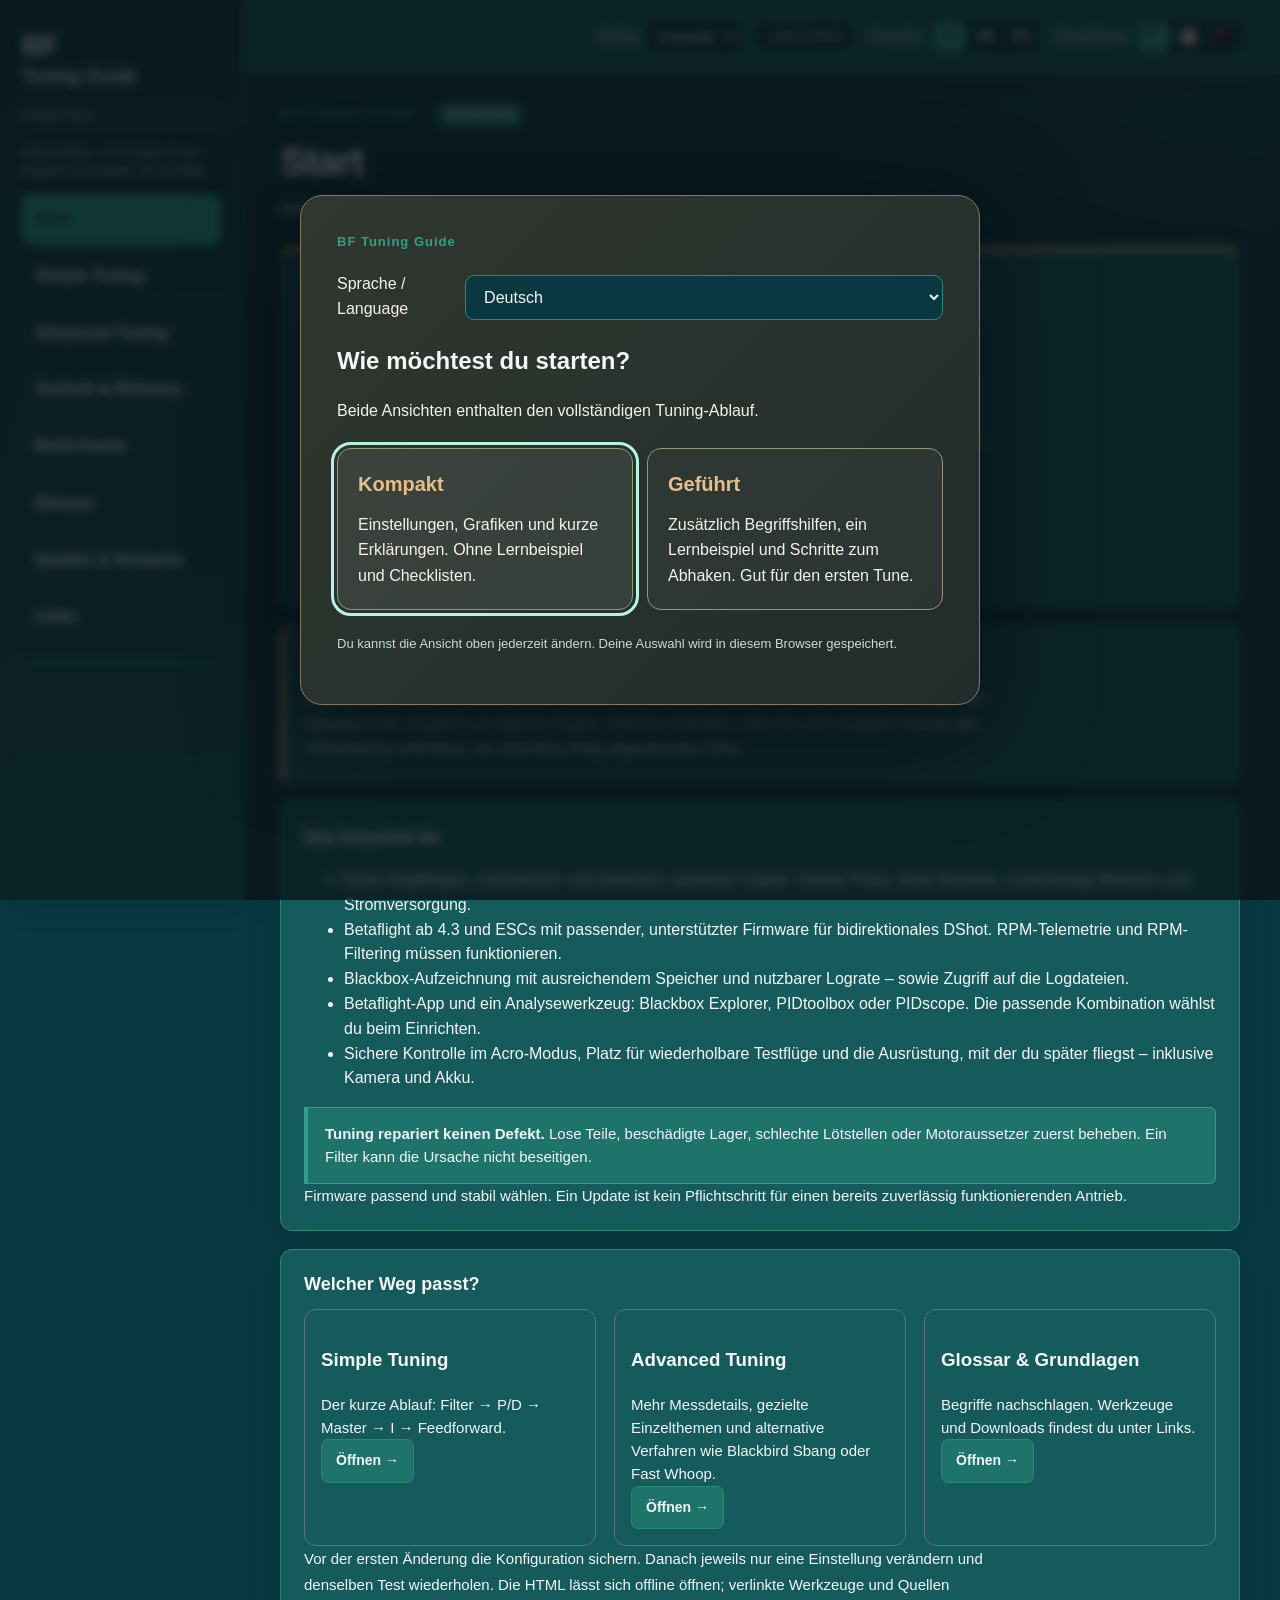
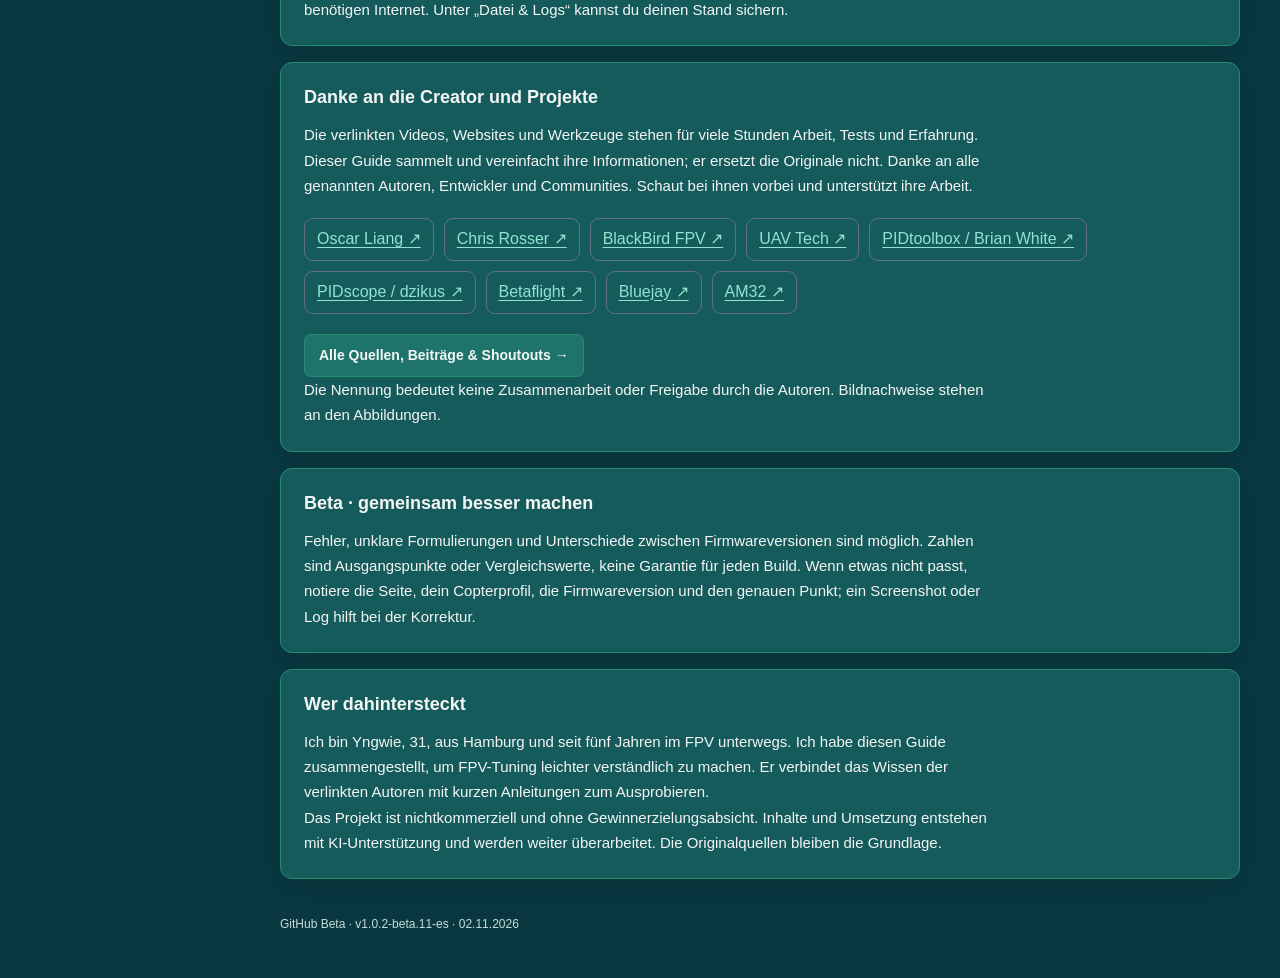
==== guide/index.html @ 712d9ca7 "Sprache und Farben in den Programmen nebeneinander statt aufklappend Im Rahmen der Übersichtsseite w" ====
<!DOCTYPE html>

<html data-theme="ocean" lang="de"><head><meta charset="utf-8"><meta content="width=device-width,initial-scale=1" name="viewport"><title>BF Tuning Guide</title><meta content="Erweiterbarer, offline nutzbarer Betaflight Tuning Guide mit Filterflug, Blackbox-Analyse, Checklisten ." name="description"><link href="data:image/svg+xml,%3Csvg xmlns='http://www.w3.org/2000/svg' viewBox='0 0 32 32'%3E%3Crect width='32' height='32' rx='7' fill='%23093840'/%3E%3Cpath d='M4 19h6l3-10 6 17 3-12h6' fill='none' stroke='%232ca387' stroke-width='3'/%3E%3C/svg%3E" rel="icon" type="image/svg+xml"><style>:root{--nav:#111c2e;--ink:#152238;--muted:#59697d;--bg:#f1f4f8;--line:#dce3ec;--accent:#d2fa69;--blue:#245bdd;--white:#fff;font-family:Inter,Segoe UI,Arial,sans-serif;color:var(--ink);font-size:16px;line-height:1.55}*{box-sizing:border-box}body{margin:0;background:var(--bg)}button,input,select,textarea{font:inherit}button,a,select,input,textarea{-webkit-tap-highlight-color:transparent}button{cursor:pointer}a{color:var(--blue);text-underline-offset:3px}button:focus-visible,a:focus-visible,select:focus-visible,input:focus-visible,textarea:focus-visible,summary:focus-visible{outline:3px solid #3f7df1;outline-offset:3px}.shell{display:grid;grid-template-columns:244px 1fr;min-height:100vh}.sidebar{background:var(--nav);color:#e9f0fc;padding:30px 22px;position:sticky;top:0;height:100vh;overflow:auto;display:flex;flex-direction:column}.brand{display:flex;align-items:center;gap:12px;margin-bottom:36px;font-weight:800;font-size:20px;letter-spacing:-.6px}.mark{background:var(--accent);color:var(--nav);width:38px;height:38px;display:grid;place-items:center;border-radius:10px;font-family:monospace;font-size:20px}.eyebrow{font-size:12px;letter-spacing:1.8px;font-weight:700;text-transform:uppercase;color:var(--muted)}.sidebar .eyebrow{color:#9cacc3;margin-bottom:12px}.nav{display:grid;gap:6px}.nav button{border:0;border-radius:8px;background:transparent;color:#b9c6da;text-align:left;padding:13px 10px;display:flex;gap:11px;align-items:center;font-size:14px}.nav button:hover{background:#202e43;color:white}.nav button.active{background:var(--accent);color:#172318;font-weight:700}.num{font-family:monospace;opacity:.75;font-size:13px}.nav .tick{margin-left:auto}.sidefoot{margin-top:auto;padding-top:28px;font-size:13px;color:#aab9ce}.sidefoot strong{color:#fff}.progress-track{height:4px;background:#354255;border-radius:5px;margin:12px 0}.progress-fill{height:100%;background:var(--accent);border-radius:5px;transition:width .2s}main{min-width:0}.topbar{display:flex;justify-content:space-between;align-items:center;padding:18px 36px;border-bottom:1px solid var(--line);background:white;gap:15px}.topbar span{font-size:14px;color:var(--muted)}.pill{border:1px solid var(--line);border-radius:30px;padding:5px 12px;font-size:12px!important;white-space:nowrap}.page{max-width:1420px;margin:0 auto;padding:28px 36px 44px}.setupbar{display:grid;grid-template-columns:repeat(4,minmax(0,1fr));gap:15px;margin-bottom:28px}label.caption{display:block;font-size:12px;text-transform:uppercase;letter-spacing:1px;font-weight:700;color:var(--muted);margin-bottom:6px}select,input[type=text]{width:100%;background:#fff;border:1px solid #cbd5e2;padding:10px 11px;border-radius:7px;color:var(--ink);min-height:45px}.content-grid{display:grid;grid-template-columns:minmax(0,1fr) 280px;gap:26px}.chapterhead{margin-bottom:23px}.chapterhead .eyebrow{color:var(--blue)}h1{font-size:clamp(28px,3.1vw,43px);line-height:1.15;letter-spacing:-1.4px;margin:12px 0 15px;max-width:780px}p{margin:0 0 14px}.intro{color:var(--muted);max-width:740px}.status{display:inline-block;font-size:12px;padding:3px 8px;border-radius:4px;background:#e4edf9;color:#234e90;margin-left:8px;letter-spacing:0;text-transform:none}.status.pending{background:#fff0cc;color:#79540b}.signalnote{border-left:3px solid var(--blue);background:#e8eefb;padding:13px 17px;border-radius:0 6px 6px 0;font-size:14px;margin-bottom:20px}.card{background:white;border:1px solid var(--line);border-radius:12px;padding:23px;margin-bottom:18px}.card h2{font-size:18px;margin:0 0 13px;letter-spacing:-.35px}.card p{color:var(--muted);font-size:15px;margin-bottom:0}.block{display:grid;grid-template-columns:36px 1fr;gap:13px;padding:19px 0;border-bottom:1px solid var(--line)}.block:first-child{padding-top:0}.block:last-child{border-bottom:0;padding-bottom:0}.stepicon{height:30px;width:30px;background:#edf2fa;color:var(--blue);border-radius:8px;display:grid;place-items:center;font:600 14px monospace}.block h2{font-size:17px;margin-bottom:6px}.aside .card{padding:20px}.checklist{display:grid;gap:13px}.checkrow{display:flex;align-items:flex-start;gap:10px;font-size:14px;cursor:pointer}.checkrow input{margin:4px 0 0;width:17px;height:17px;accent-color:#285be0;flex-shrink:0}.checkrow:has(input:checked) span{color:#6b7b90;text-decoration:line-through}.small{font-size:13px;color:var(--muted)}.aside h2{font-size:16px}.notes{width:100%;min-height:170px;resize:vertical;border:1px solid #ccd6e3;border-radius:7px;padding:11px;font-size:14px;color:var(--ink);background:#fbfcfe;line-height:1.6}.button{display:inline-flex;align-items:center;justify-content:center;gap:8px;border-radius:7px;border:1px solid #cbd5e2;padding:10px 14px;font-size:14px;font-weight:600;background:white;color:var(--ink);text-decoration:none;min-height:43px}.button:hover{background:#edf2f9}.button.primary{background:var(--nav);color:white;border-color:var(--nav)}.button.lime{background:var(--accent);border-color:var(--accent)}.button.full{width:100%}.actions{display:flex;gap:9px;flex-wrap:wrap}.nextrow{display:flex;justify-content:space-between;gap:12px;border-top:1px solid var(--line);padding-top:22px;margin-top:26px}.nextnote{font-size:14px;color:var(--muted);padding:3px 0 16px}.downloadmeta{margin:10px 0 0;font-size:12px;color:var(--muted)}.schematic{background:#142237;border-radius:10px;padding:18px 20px;color:#e5edf8;margin-bottom:18px}.schematic svg{width:100%;height:auto;display:block}.schematic .small{color:#aebdd3}.schemahead{display:flex;justify-content:space-between;gap:15px;font-size:14px;font-weight:600}.schemahead small{font-size:12px;font-weight:400;color:#b4c4dc}.legend{display:flex;gap:20px;flex-wrap:wrap;font-size:12px;color:#c5d1e3;margin-top:7px}.legend i{display:inline-block;width:15px;height:3px;background:var(--accent);vertical-align:middle;margin-right:6px}.legend i.blue{background:#65aaff}.sources summary{cursor:pointer;font-weight:600;font-size:14px}.sources a{display:block;font-size:14px;margin-top:13px}.sources small{display:block;color:var(--muted)}.utility{padding-top:12px;display:flex;gap:8px}.utility button{background:none;border:0;color:var(--blue);font-size:13px;padding:4px 0;text-decoration:underline}.toast{position:fixed;bottom:22px;left:50%;transform:translateX(-50%);background:var(--nav);color:white;padding:12px 20px;border-radius:9px;box-shadow:0 8px 35px #0003;z-index:10;max-width:90%;font-size:14px}.toast[hidden]{display:none}.empty{border:1px dashed #c3cddd;border-radius:8px;padding:15px;font-size:14px;color:var(--muted)}.footer{margin-top:20px;font-size:12px;color:var(--muted)}.skip{position:absolute;top:-60px;left:10px;z-index:99;background:white;padding:10px}.skip:focus{top:10px}@media(min-width:1600px){.page{padding-top:40px}.content-grid{gap:38px}}@media(max-width:1150px){.content-grid{grid-template-columns:minmax(0,1fr) 240px}.page{padding:25px}.shell{grid-template-columns:215px 1fr}.sidebar{padding:25px 14px}.topbar{padding:18px 25px}.setupbar{grid-template-columns:1fr 1fr}}@media(max-width:900px){.content-grid{grid-template-columns:1fr}.aside{display:grid;grid-template-columns:1fr 1fr;gap:16px}.aside .card{margin:0}.aside .notescard{grid-row:span 2}.sources{grid-column:1/-1}}@media(max-width:660px){.shell{display:block}.sidebar{position:static;height:auto;padding:18px}.brand{margin-bottom:16px}.sidebar>.eyebrow,.sidefoot{display:none}.nav{display:flex;overflow-x:auto;padding-bottom:4px}.nav button{flex-shrink:0;padding:9px;font-size:13px}.topbar{padding:13px 18px}.page{padding:20px 18px}.setupbar{gap:10px;margin-bottom:22px}.content-grid{gap:20px}.aside{display:block}.aside .card{margin-bottom:16px}.card{padding:18px}.chapterhead h1{letter-spacing:-.8px}.schemahead{display:block}.schemahead small{display:block}.nextrow .button{font-size:13px;padding:9px 11px}}@media print{.sidebar,.setupbar,.topbar,.nextrow,.utility,.button{display:none}.shell,.content-grid{display:block}.page{padding:0}.card{break-inside:avoid}.aside{display:block}.notes{border:0}.schematic{print-color-adjust:exact}}
.topcontrols{display:flex;align-items:center;gap:14px;flex-wrap:wrap}
.picker{display:inline-flex;align-items:center;gap:8px;font-size:13px}
.picker-label{color:var(--muted)}
.picker-group{display:inline-flex;gap:3px;padding:3px;border:1px solid var(--line);border-radius:9px;background:var(--field)}
.picker-btn{min-height:28px;min-width:32px;padding:0 7px;border:1px solid transparent;border-radius:6px;background:transparent;color:var(--ink);font:inherit;font-size:12px;font-weight:700;cursor:pointer}
.picker-btn:hover{background:var(--surface-2)}
.picker-btn:focus-visible{outline:2px solid var(--focus);outline-offset:1px}
.picker-btn[aria-pressed="true"]{background:var(--accent);border-color:var(--accent);color:var(--primary-ink)}
.picker-btn--swatch{min-width:32px;display:grid;place-items:center;padding:0 5px}
.picker-swatch{width:18px;height:18px;border-radius:50%;display:block;border:1px solid var(--field-line)}
.picker-swatch--ocean{background:linear-gradient(135deg,#093840 0 40%,#2ca387 40%)}
.picker-swatch--linen{background:linear-gradient(135deg,#c9e0f0 0 40%,#ecbda9 40%)}
.picker-swatch--crimson{background:linear-gradient(135deg,#da2a2a 0 40%,#140a25 40%)}.topcontrols label{display:flex;align-items:center;gap:7px;font-size:13px}.topcontrols select{width:auto;min-height:37px;padding:5px 8px;font-size:14px}.source-entry{padding:14px 0;border-bottom:1px solid var(--line)}.source-entry:last-of-type{border-bottom:0}.source-entry strong{display:block;font-size:14px}.source-entry a{display:block;margin:4px 0 6px;font-size:14px;overflow-wrap:anywhere}.source-entry p{font-size:13px!important;line-height:1.6}.attribution .small{margin-top:13px}.method h2{margin-top:14px}.method .button{margin-top:16px}.tablewrap{overflow:auto}table{width:100%;border-collapse:collapse;font-size:14px;margin:12px 0 16px}th,td{text-align:left;padding:12px;border-bottom:1px solid var(--line);vertical-align:top}th{font-size:12px;text-transform:uppercase;letter-spacing:.7px;color:var(--muted)}[data-theme=dark]{color-scheme:dark;--ink:#e5edf8;--muted:#a9bad0;--bg:#0c1421;--line:#2b3b51;--white:#162338;--blue:#8ab6ff}[data-theme=dark] .card,[data-theme=dark] .topbar,[data-theme=dark] select,[data-theme=dark] input[type=text]{background:var(--white);border-color:var(--line)}[data-theme=dark] .notes{background:#111d30;border-color:#3a4a60}[data-theme=dark] .signalnote,[data-theme=dark] .stepicon{background:#1b3152}[data-theme=dark] .button{background:#20334d;border-color:#3b4f6b;color:var(--ink)}[data-theme=dark] .button:hover{background:#2c4465}[data-theme=dark] .button.lime{background:var(--accent);color:#172318;border-color:var(--accent)}[data-theme=dark] .status{background:#244571;color:#d8e9ff}[data-theme=dark] .status.pending{background:#4d3d15;color:#ffe49b}[data-theme=dark] .empty{border-color:#4d6079}[data-theme=dark] .checkrow:has(input:checked) span{color:#a2b0c3}[data-theme=dark] .button.primary{background:#2d5182}[data-theme=dark] .skip{background:var(--white)}@media(max-width:850px){.topbar{align-items:flex-start;flex-direction:column}.topcontrols{flex-wrap:wrap}.topcontrols label{font-size:12px}}@media(max-width:660px){.topcontrols{gap:9px}.topcontrols .pill{display:none}}
[data-view=ez] .advanced-control{display:none}[data-view=ez] .schematic{display:none}.attribution summary,.reference-image summary{cursor:pointer;font-size:14px;font-weight:600}.reference-image{margin-top:20px;border-top:1px solid var(--line);padding-top:16px}.reference-image figure{margin:16px 0 0}.reference-image img{display:block;width:100%;height:auto;border:1px solid var(--line);border-radius:6px}.reference-image figcaption{font-size:13px;color:var(--muted);margin-top:12px;line-height:1.65}.ez-label{font-size:13px;letter-spacing:1px;font-weight:700;color:var(--blue);margin-bottom:12px}.tablewrap tbody th{font-size:14px;text-transform:none;letter-spacing:0;color:var(--ink);min-width:120px}.tablewrap tbody td{min-width:115px}.tablewrap tbody td:nth-child(2){font-weight:650}.topbar{flex-wrap:wrap}.topcontrols{flex-wrap:wrap}details.card.attribution{padding:18px 23px}
.spectrum-reference{margin:18px 0}.spectrum-reference img{width:100%;height:auto;border-radius:10px}.spectrum-reference figcaption{font-size:12px;line-height:1.6;margin-top:8px}.cli{overflow-x:auto;background:var(--bg);border:1px solid var(--line);border-radius:9px;padding:14px;font-size:13px;line-height:1.7;white-space:pre-wrap;overflow-wrap:anywhere}.card details{margin-top:14px}.card details summary{cursor:pointer;font-weight:600}.card details p{margin-top:12px}
.module-nav{display:grid;gap:6px;margin-bottom:26px;padding-bottom:20px;border-bottom:1px solid #34435b}.module-button{border:1px solid transparent;border-radius:9px;padding:12px;text-align:left;background:transparent;color:#dce5f4;font-weight:600}.module-button:hover{background:#202e43}.module-button.active{background:#293b53;border-color:#8fa7c5;color:#fff}.term-link{display:inline;padding:0;border:0;border-bottom:1px dotted currentColor;border-radius:0;background:transparent;color:var(--blue);font:inherit;line-height:inherit;text-align:inherit}.term-link:hover{border-bottom-style:solid}.glossary-search-label{display:block;font-weight:600;margin-bottom:8px}.glossary-search{width:100%;padding:14px;border:1px solid var(--line);border-radius:10px;background:var(--white);color:var(--ink);margin-bottom:24px}.glossary-sources{font-size:12px;margin-top:14px}#term-dialog{width:min(560px,calc(100% - 32px));max-height:85vh;overflow:auto;border:1px solid var(--line);border-radius:16px;padding:26px;background:var(--white);color:var(--ink);box-shadow:0 20px 90px #0005}#term-dialog::backdrop{background:#07132399}#term-dialog h2{margin-top:10px}#term-close{display:block;margin-left:auto;border:0;border-radius:6px;padding:7px 10px;background:var(--bg);color:var(--ink)}[data-section=reference] .setupbar,[data-section=reference] .aside,[data-section=reference] #nav,[data-section=reference] .tuning-only{display:none}[data-section=reference] .content-grid{grid-template-columns:minmax(0,1fr);max-width:960px}[data-section=reference] .brand{margin-bottom:24px}@media(max-width:900px){.module-nav{grid-template-columns:repeat(3,minmax(0,1fr));gap:4px;margin-bottom:14px;padding-bottom:14px}.module-button{text-align:center;padding:9px 5px;font-size:13px}}
[hidden]{display:none!important}
.cli-output{display:block;width:100%;min-height:320px;resize:vertical;background:var(--bg);color:var(--ink);border:1px solid var(--line);border-radius:10px;padding:16px;font:13px/1.7 ui-monospace,monospace;margin:12px 0}#start-loop{display:block;margin:8px 0 12px;max-width:100%}#start-cli-panel>summary{font-weight:700}#start-cli-panel p{margin-top:12px}

.setupbar{grid-template-columns:repeat(3,minmax(0,1fr))}@media(max-width:1000px){.setupbar{grid-template-columns:repeat(2,minmax(0,1fr))}}@media(max-width:520px){.setupbar{grid-template-columns:1fr}}

.inline-definition{color:var(--muted);font-size:.92em}[data-learning=advanced] .inline-definition{display:none}

#profile-config{display:none}#profile-summary{display:flex;align-items:center;justify-content:space-between;gap:12px;font-size:14px}html[data-section="configure"] #profile-config{display:block}html[data-section="configure"] .content-grid,html[data-section="configure"] #profile-summary,html[data-section="configure"] #nav,html[data-section="configure"] .progress{display:none}html[data-section="reference"] #profile-summary{display:none}#profile-config .setupbar{display:grid;grid-template-columns:repeat(2,minmax(0,1fr));gap:20px}#profile-config label{display:block}#profile-config label>span{display:block;margin-bottom:8px}#profile-config select{width:100%}#profile-availability{margin:16px 0} @media(max-width:660px){#profile-config .setupbar{grid-template-columns:1fr}#profile-summary{align-items:flex-start;flex-direction:column}}

html[data-section="configure"] #nav{display:grid}button:disabled{opacity:.45;cursor:not-allowed}#guide-catalog td{vertical-align:middle}

.module-button.module-child{margin-left:12px;width:calc(100% - 12px);font-size:12px;border-left:2px solid var(--line);border-radius:0 6px 6px 0}#advanced-latency,#advanced-filters{scroll-margin-top:20px}.actions+.signalnote{margin-top:18px}

.workspace-identity{display:grid;gap:3px;min-width:180px;max-width:280px}.workspace-identity input{font-weight:650;min-height:38px;padding:6px 10px}.topbar,.topcontrols{flex-wrap:wrap}.workspace-backup-name{font-weight:700;overflow-wrap:anywhere}
:root{--notice-bg:#e4edff;--notice-ink:#173966;--notice-border:#3969ad}
[data-theme=dark]{--notice-bg:#203d60;--notice-ink:#edf5ff;--notice-border:#97bfff}
[data-theme=sand]{color-scheme:light;--nav:#263f3a;--ink:#293c36;--muted:#596158;--bg:#efe9dd;--line:#cfc4ae;--white:#fffbf2;--blue:#20665f;--accent:#e5c787;--notice-bg:#e0eee6;--notice-ink:#214b3f;--notice-border:#3d7765}
[data-theme=sand] .card,[data-theme=sand] .topbar,[data-theme=sand] select,[data-theme=sand] input[type=text],[data-theme=sand] .notes,[data-theme=sand] .button,[data-theme=sand] .skip{background:var(--white);border-color:var(--line)}
[data-theme=sand] .button:hover{background:#e9e2d2}[data-theme=sand] .button.primary{background:var(--nav);color:#fff}[data-theme=sand] .button.lime{background:var(--accent)}[data-theme=sand] .stepicon{background:#e0eee6}[data-theme=sand] .status{background:#dcebe3;color:#214b3f}
.signalnote,.card p.signalnote,[data-theme=dark] .signalnote,[data-theme=sand] .signalnote{background:var(--notice-bg);color:var(--notice-ink);border:1px solid var(--notice-border);border-left-width:4px;padding:14px 17px}
.signalnote p,.signalnote .small,.card .signalnote p{color:var(--notice-ink)}
#workspace-warning{background:var(--notice-bg);color:var(--notice-ink);border-left:4px solid var(--notice-border);padding:10px}
@media(max-width:660px){.workspace-identity{max-width:none;width:100%}}

.pid-analysis details{margin-top:16px}.pid-analysis summary,.pid-analysis-photo summary{cursor:pointer;font-weight:650}.pid-analysis-step{margin-top:22px;padding-top:18px;border-top:1px solid var(--line)}.pid-analysis-step h3{font-size:17px;margin:0 0 12px}.pid-analysis li,.pid-analysis-step li{margin-bottom:10px}.pid-analysis-photo{margin:16px 0}.pid-analysis-photo figure{margin:14px 0}.pid-analysis-photo img{width:100%;height:auto;display:block;background:#f2f2f2;border-radius:8px}.pid-analysis-photo figcaption{font-size:12px;color:var(--muted);margin-top:9px}.pid-analysis-photo .signalnote{margin-top:12px}.analysis-sources{margin-top:18px!important}



.bbe-icon{width:24px;height:24px;vertical-align:middle;margin-right:7px}.stick-motion svg{width:100%;height:auto}.stick-motion figure{margin:15px 0}.stick-motion figcaption{font-size:13px;color:var(--muted)}.motor-direction-picture{margin:16px 0}.motor-direction-picture .schematic{max-width:330px;margin-top:12px}.term-link{white-space:normal!important}@media(prefers-reduced-motion:reduce){.stick-motion animateTransform{display:none}}
.motor-direction-diagram{display:block;max-width:340px;margin:16px auto;background:#152238;color:#f2f6fc;border-radius:12px;padding:14px}.motor-direction-diagram svg{display:block;width:100%;height:auto}

html[data-section="advanced-flow"] #profile-summary,html[data-section="advanced-flow"] .aside,html[data-section="advanced-flow"] .tuning-only{display:none}html[data-section="advanced-flow"] #nav{display:grid}html[data-section="advanced-flow"] .content-grid{grid-template-columns:minmax(0,1fr);max-width:960px}

html[data-section="build-flow"] #profile-summary,html[data-section="build-flow"] .aside,html[data-section="build-flow"] .tuning-only{display:none}html[data-section="build-flow"] #nav{display:grid}html[data-section="build-flow"] .content-grid{grid-template-columns:minmax(0,1fr);max-width:960px}.build-check{display:flex;gap:12px;align-items:flex-start;margin:14px 0}.build-check input{margin-top:5px;flex-shrink:0}.schematic a{color:#c7e2ff}

.alpha-label{display:block;font-size:11px;letter-spacing:.08em;color:var(--muted);margin-top:5px}.optional-grid{display:grid;grid-template-columns:repeat(auto-fit,minmax(190px,1fr));gap:12px;margin:20px 0}.card details summary{cursor:pointer}.pid-analysis-step>details{margin:12px 0}

[data-learning=advanced] .guided-only,[data-learning=advanced] .progress-track,[data-learning=advanced] #progress-text{display:none!important}.workspace-identity{max-width:none;margin-bottom:16px}.notescard>summary{font-weight:650}.topbar{justify-content:flex-end}.topcontrols{width:100%;justify-content:flex-end}.brand{flex-wrap:wrap}.alpha-label{width:100%;padding-left:50px;color:#a9bad1}.optional-grid .button{white-space:normal;text-align:left}.guided-only[hidden]{display:none}

.workspace-identity[hidden]{display:none!important}

.advanced-menu-grid{display:grid;grid-template-columns:repeat(auto-fit,minmax(220px,1fr));gap:18px}.method-choice{padding:18px;border:1px solid var(--line);border-radius:12px;display:flex;flex-direction:column;gap:12px}.method-choice p{flex:1}.method-choice h3{margin:0}
/* Workflow tables are read directly, without nested disclosure panels. */
.table-section{margin:22px 0}.table-section>h3{margin-top:0}.table-section .card{box-shadow:none;border:0;border-radius:0;padding:14px 0;margin:0;border-top:1px solid var(--line)}.table-section .table-section{border:0;box-shadow:none;padding:0}.fast-offer{padding:18px 0;margin:12px 0 22px;border-block:1px solid var(--line)}
[data-theme=sand]{--nav:#49382b;--ink:#33251a;--muted:#67503b;--bg:#c9ad80;--line:#ac8b5a;--white:#e8d2aa;--blue:#714315;--accent:#e5a650;--notice-bg:#f6deb0;--notice-ink:#3d2b11;--notice-border:#876022}
[data-theme=sand] .topbar{background:#d8bd91}[data-theme=sand] .module-button.active{background:#755839;border-color:#e6c792}[data-theme=sand] .button:hover{background:#dbc093}
.fast-reference51{margin:18px 0}.fast-reference51 img{display:block;max-height:65vh;object-fit:contain}.fast-reference51 figcaption{margin-top:12px;font-size:13px;color:var(--muted)}
.source-grid51{display:grid;grid-template-columns:repeat(auto-fit,minmax(min(100%,340px),1fr));gap:20px;margin:24px 0}.source-banner51{background:var(--white);border:1px solid var(--line);border-radius:16px;padding:22px}.source-banner51 header{display:flex;align-items:center;gap:18px;margin-bottom:20px}.source-banner51 h2{margin:0;font-size:23px}.source-banner51 h2 a{text-decoration:none}.source-banner51 header p{margin:5px 0 0}.source-monogram51{display:grid;place-items:center;min-width:64px;height:64px;border-radius:14px;background:var(--nav);color:var(--accent);font-weight:800;font-size:22px}.source-banner51 summary{cursor:pointer;font-weight:650}.build-visual51{margin:20px 0}.build-visual51 figcaption{font-size:14px;margin-top:12px}.build-photo51 figure{margin:0}.photo-links51{display:grid;gap:12px}.photo-links51 a{padding:14px;border:1px solid var(--line);border-radius:9px}.reading-pair51{display:block}
main,.page,.content-grid,#chapter,.card{min-width:0}img,svg{max-width:100%}figcaption{overflow-wrap:anywhere}
@media(min-width:1380px){.page{max-width:1900px}.content-grid{max-width:none;grid-template-columns:minmax(0,1fr) 230px;gap:26px}html[data-section="advanced-flow"] .content-grid,html[data-section="build-flow"] .content-grid,html[data-section="reference"] .content-grid{max-width:none}.reading-pair51{display:grid;grid-template-columns:repeat(2,minmax(0,1fr));gap:24px;align-items:start}.reading-pair51>.card{margin-top:0}html[data-section="build-flow"] #chapter .build-visual51,html[data-section="build-flow"] #chapter>.schematic{max-width:1000px}.build-photo51 img{max-height:550px;object-fit:contain}}
@media(max-width:660px){.topcontrols{gap:9px}.topcontrols>.pill{display:none}.source-grid51{grid-template-columns:1fr}.source-banner51{padding:17px}.source-banner51 h2{font-size:20px}.source-monogram51{min-width:50px;height:50px}.reading-pair51{display:block}.tablewrap{max-width:100%;overflow-x:auto;-webkit-overflow-scrolling:touch}.tablewrap table{min-width:430px}.fast-reference51 img{max-height:none}.build-visual51{padding:10px}.build-visual51 svg{min-height:155px}}

/* Build cards: stable widths, diagrams separate from text pairs. */
html[data-section="build-flow"] #chapter{min-width:0}
html[data-section="build-flow"] #chapter .card{min-width:0;box-sizing:border-box;overflow-wrap:anywhere}
html[data-section="build-flow"] .reading-pair51{align-items:stretch}
html[data-section="build-flow"] .reading-pair51>.card{margin-bottom:24px}
html[data-section="build-flow"] figure{max-width:100%;margin-left:0;margin-right:0}
html[data-section="build-flow"] img,html[data-section="build-flow"] svg{max-width:100%}
@media(max-width:660px){html[data-section="build-flow"] .card{padding:16px}html[data-section="build-flow"] .nextrow{display:flex;flex-wrap:wrap;gap:12px}html[data-section="build-flow"] .nextrow>.button{flex:1 1 180px}}

.project-credit54{display:flex;align-items:center;gap:20px;padding:22px 0;margin-top:20px;border-top:1px solid var(--line)}.project-credit54 img{width:135px;height:auto}.project-credit54 p{margin:0;font-size:14px}.logo-light54{display:none}html[data-theme="light"] .logo-light54,html[data-theme="sand"] .logo-light54{display:block}html[data-theme="light"] .logo-dark54,html[data-theme="sand"] .logo-dark54{display:none}.brand{flex-wrap:wrap;font-size:18px}.image-zoom54{display:block;margin:12px 0;font-size:13px}#image-viewer54{width:min(1400px,94vw);max-width:94vw;max-height:92vh;padding:18px;background:var(--white);color:var(--ink);border:1px solid var(--line);border-radius:14px}#image-viewer54::backdrop{background:#000b}.close-image54{position:sticky;top:0;z-index:1;margin-bottom:14px}.image-scroll54{overflow:auto;max-height:72vh}.image-scroll54 img{display:block;max-width:none;width:auto;height:auto}#image-viewer54 p{font-size:13px}.firmware-references54 a{overflow-wrap:anywhere}@media(max-width:660px){.project-credit54{gap:12px}.project-credit54 img{width:105px}}

.image-pair56{display:block;margin:20px 0}.image-pair56>figure{margin:0 0 24px;min-width:0}.image-pair56 img{display:block;width:100%;height:auto;object-fit:contain}.image-pair56 figcaption{font-size:13px;margin-top:12px;overflow-wrap:anywhere}.image-pair56 .image-zoom54{display:none}.image-pair56>.card{min-width:0}
@media(min-width:1380px){.image-pair56{display:grid;grid-template-columns:repeat(2,minmax(0,1fr));gap:24px;align-items:start}.image-pair56>.card{margin-top:0}.image-pair56 .image-zoom54{display:block}}

.brand-title64{display:block;line-height:1.15;font-size:28px;font-weight:800;letter-spacing:-.6px}.brand-title64>span{display:block;font-size:18px;font-weight:650;letter-spacing:0;margin-top:4px}.brand .alpha-label{padding-left:0;margin-top:8px}.project-credit54 h2{margin:0 0 5px;font-size:20px}

.sidebar{z-index:2;isolation:isolate}main{position:relative;z-index:1}.content-grid>*{min-width:0}#chapter{overflow-wrap:anywhere}#chapter pre{max-width:100%;overflow-x:auto}

.software-figure{margin:18px 0}.software-figure svg{display:block;width:100%;height:auto}.software-figure figcaption{font-size:13px;color:var(--muted);margin-top:10px}.software-route{font-size:14px}.bbe-pid-step li{margin-bottom:12px}

.software-traces{display:grid;grid-template-columns:repeat(3,minmax(0,1fr));gap:8px}@media(max-width:900px){.software-traces{grid-template-columns:1fr}.software-traces svg{max-width:420px;margin:auto}}

.filter-picture-grid69{display:grid;grid-template-columns:repeat(2,minmax(0,1fr));gap:22px}.filter-picture-grid69 figure{margin:0;min-width:0}.filter-picture-grid69 svg{width:100%;height:auto;display:block}.filter-picture-grid69 figcaption{margin:10px 0 16px;font-size:14px;color:var(--muted)}@media(max-width:1100px){.filter-picture-grid69{grid-template-columns:1fr}}

.filter-picture-grid69 img{display:block;width:100%;height:auto;object-fit:contain}.filter-picture-grid69 p{margin-bottom:12px}

.analysis-picker72{display:block;max-width:460px;margin:12px 0 20px}.analysis-picker72>span{display:block;font-size:13px;margin-bottom:5px}
/* Readable field use and responsive data cards. */
.field-steps73{padding-left:1.4rem}.field-steps73 li{margin:.75rem 0;line-height:1.65}.field-sources73{line-height:1.9}.field-sources73 a{display:inline-block;margin-right:.55rem}.trouble-grid73{display:grid;grid-template-columns:repeat(auto-fit,minmax(min(100%,320px),1fr));gap:12px;margin:18px 0}.trouble-item73{border:1px solid var(--line);border-radius:10px;padding:14px}.trouble-item73[hidden]{display:none}.trouble-item73 summary{font-weight:650;line-height:1.5}.trouble-item73 p{margin-top:12px}.motor-direction-diagram{max-width:300px}.motor-direction-picture+ol{margin-top:16px}#trouble-search73{width:100%;padding:12px;font:inherit;border:1px solid var(--line);border-radius:8px;color:var(--ink);background:var(--white)}
@media(min-width:1050px){.motor-direction-picture{float:left;width:30%;margin-right:24px}.motor-direction-picture~ol{min-height:300px}.card:has(.motor-direction-picture)::after{content:"";display:block;clear:both}}
@media(max-width:680px){#chapter .tablewrap{overflow:visible}#chapter .mobile-table73,#chapter .mobile-table73 tbody,#chapter .mobile-table73 tr,#chapter .mobile-table73 td{display:block;width:100%;box-sizing:border-box}#chapter .mobile-table73 thead{position:absolute;width:1px;height:1px;overflow:hidden;clip-path:inset(50%)}#chapter .mobile-table73 tr{border:1px solid var(--line);border-radius:10px;margin:12px 0;overflow:hidden}#chapter .mobile-table73 td{font-size:1rem;white-space:normal;min-width:0;padding:12px 14px;border:0;overflow-wrap:anywhere}#chapter .mobile-table73 td+td{border-top:1px solid var(--line)}#chapter .mobile-table73 td::before{content:attr(data-mobile-label);display:block;font-size:.8rem;font-weight:700;margin-bottom:6px;opacity:.85}.nextrow{gap:12px;flex-wrap:wrap}.nextrow .button{flex:1;min-height:44px}.signalnote{line-height:1.6;font-size:1rem}select,input,button{max-width:100%}.field-steps73{padding-left:1.15rem}}

@media(max-width:680px){#chapter .mobile-table73 tbody th{display:block;width:100%;padding:12px 14px;font-size:1rem;color:var(--ink);text-transform:none;letter-spacing:normal}#chapter .mobile-table73 tbody th::before{content:attr(data-mobile-label);display:block;font-size:.8rem;margin-bottom:6px;opacity:.85}}
.filter-pictures69 .filter-picture-grid69{display:grid;grid-template-columns:repeat(2,minmax(0,1fr));gap:20px;align-items:start}.filter-pictures69 .filter-picture-grid69>figure{margin:0}.filter-pictures69 .filter-image-stage74{width:100%;aspect-ratio:16/10;display:flex;align-items:center;justify-content:center;background:#101722;border:1px solid var(--line);border-radius:8px;overflow:hidden}.filter-pictures69 .filter-image-stage74 img{width:100%;height:100%;object-fit:contain;max-height:none}.filter-pictures69 h3{min-height:1.6em}.filter-pictures69 figure>p{font-size:.95rem;line-height:1.5;margin:12px 0}.filter-pictures69 .image-zoom54{display:block}.transfer-grid74,.filter-actions74{display:grid;grid-template-columns:repeat(2,minmax(0,1fr));gap:18px;margin:18px 0}.transfer-grid74>section,.filter-actions74>section{padding:18px;border:1px solid var(--line);border-radius:10px;min-width:0}.bf-field74{background:var(--notice-bg);color:var(--notice-ink);border-left:3px solid var(--notice-border);padding:12px;display:flex;gap:10px;flex-wrap:wrap;align-items:center;justify-content:space-between}.bf-field74 b{font-size:1.1rem;white-space:nowrap}.example-spectrum74{height:115px;display:flex;justify-content:space-around;align-items:end;border-bottom:1px solid var(--line)}.example-spectrum74>div{display:flex;align-items:center;flex-direction:column;font-size:.8rem;gap:3px}.example-spectrum74 i{display:block;width:16px;background:var(--blue);border-radius:4px 4px 0 0}.fixed-peak74{width:100%;height:115px;color:var(--blue)}.sweep74{padding:12px;background:var(--notice-bg);color:var(--notice-ink);border-radius:8px;font-size:1.2rem}.graph-to-field74{margin-top:24px}
@media(max-width:720px){.filter-pictures69 .filter-picture-grid69,.transfer-grid74,.filter-actions74{grid-template-columns:1fr}.filter-pictures69 .image-zoom54{display:none}.filter-pictures69 .filter-image-stage74{aspect-ratio:16/10}}
#chapter{container-type:inline-size}.analysis-side74,.media-and-copy74{display:block}.analysis-side74>.pid-analysis-photo{margin-top:0}.analysis-side74>ol{padding-left:1.2rem}.media-and-copy74>figure{min-width:0;margin:0}.media-copy74 p:first-child{margin-top:0}.zoomable74{cursor:zoom-in}.image-pair56 .image-zoom54,.filter-pictures69 .image-zoom54{display:block!important}.image-zoom54{min-height:44px}.lightbox-tools74{display:flex;gap:8px;flex-wrap:wrap;align-items:center;padding:12px}.lightbox-tools74 [data-media-close]{margin-right:auto}.lightbox-tools74 button{min-width:44px;min-height:44px}#image-viewer54{width:100vw;max-width:100vw;height:100dvh;max-height:100dvh;padding:20px;border:0;border-radius:0;background:transparent;overflow:auto;margin:0}#image-viewer54::backdrop{background:#000d}.lightbox-body74{width:min(1400px,100%);margin:auto;background:var(--white);border:1px solid var(--line);border-radius:12px;padding:0 12px 12px}.image-scroll54{max-height:72dvh;overflow:auto;touch-action:none;overscroll-behavior:contain;cursor:grab}.image-scroll54:active{cursor:grabbing}.image-canvas74{min-width:100%;width:max-content;display:flex;justify-content:center;align-items:flex-start}.image-canvas74>img,.image-canvas74>svg{display:block;flex:none;border:0;border-radius:0;object-fit:contain}.lightbox-caption74{padding:0 8px;font-size:.8rem!important;line-height:1.5;max-height:12dvh;overflow:auto}#image-viewer54 .lightbox-body74>p{margin:10px 0 0}
@container(min-width:800px){.analysis-side74{display:grid;grid-template-columns:minmax(0,1fr) minmax(0,1.15fr);gap:26px;align-items:start}.media-and-copy74{display:grid;grid-template-columns:minmax(0,1.35fr) minmax(0,1fr);gap:24px;align-items:center}.analysis-side74 .pid-analysis-photo figure{margin-top:10px}}
@media(max-width:720px){#image-viewer54{padding:12px}.lightbox-body74{padding:0 8px 8px}.lightbox-tools74{padding:8px 0;gap:5px}.image-scroll54{max-height:70dvh}.lightbox-tools74 .button{padding:8px 10px}}
.motion-grid75{display:grid;grid-template-columns:1fr;gap:20px}.motion-grid75 figure{margin:0;min-width:0}.motion-grid75 svg{width:100%;height:210px;display:block;background:#152238;border-radius:12px}.motion-grid75 h3{font-size:1rem;margin:8px 0 12px}.motion-grid75 figcaption{font-size:.95rem;margin-top:10px}.simple-analysis75 img{width:100%;height:auto;display:block}.simple-analysis75 figure{margin:0}.simple-analysis75 figcaption{font-size:.8rem;margin-top:8px}@container(min-width:650px){.motion-grid75{grid-template-columns:1fr 1.5fr;align-items:start}}
.home-grid77,.home-paths77{display:grid;grid-template-columns:minmax(0,1fr);gap:18px}.home-grid77>.card{margin:0}.home-grid77{margin-bottom:18px}.home-actions77,.home-creators77{display:flex;flex-wrap:wrap;gap:10px;margin:20px 0}.home-creators77 a{padding:8px 12px;border:1px solid var(--border,#627080);border-radius:9px}.home-paths77>div{padding:16px;border:1px solid var(--border,#627080);border-radius:12px}.home-intro77 h2{font-size:clamp(1.7rem,3vw,2.5rem)}@container(min-width:800px){.home-grid77{grid-template-columns:minmax(0,.85fr) minmax(0,1.15fr)}.home-paths77{grid-template-columns:repeat(3,minmax(0,1fr))}}
/* Warm accents distinguish the entry page without recolouring tuning data. */
html[data-theme="dark"]:has(.home-intro77) body{background:radial-gradient(ellipse at 85% 4%,#50383370,transparent 50%),radial-gradient(ellipse at 5% 50%,#243e3770,transparent 55%),#14191d}
html[data-theme="dark"] .home-intro77{background:linear-gradient(120deg,#34392c,#293b39 62%,#403327);border-color:#697151}
.home-intro77{position:relative;overflow:hidden;border-top:4px solid #e6b275!important;padding:clamp(22px,4vw,42px)!important}
.home-intro77 h2{color:inherit;max-width:24ch}.home-intro77>.ez-label{letter-spacing:.09em}.home-learn79{border-top:3px solid #75bca0!important}.home-preset79{border-left:4px solid #e5b77c!important}.learn-number79{display:inline-grid;place-items:center;width:40px;height:40px;border-radius:50%;background:#e4b875;color:#25291e;font-weight:800}.home-learn79 .home-paths77>div:nth-child(2) .learn-number79{background:#92c7b1}.home-learn79 .home-paths77>div:nth-child(3) .learn-number79{background:#c0abd8}.learn-example79{padding:20px;margin-top:22px;border-radius:14px;background:rgba(136,169,134,.12);border:1px solid #80977566}#learn-feedback79{padding:14px;border-left:3px solid #8abea4}.home-creators77 a:hover{background:#bd975522}.home-actions77 .primary{background:#e2b77b;color:#25291e;border-color:#e2b77b}html[data-theme="dark"] .home-requirements78>.card{background:#242b2c}html[data-theme="dark"] .home-preset79{background:#302b25}html[data-theme="dark"] .home-learn79{background:#212d29}.home-learn79 p,.home-preset79 p{max-width:78ch}@media(prefers-reduced-motion:reduce){.home-intro77 *{animation:none!important}}
.mode-choice80{width:min(680px,calc(100vw - 32px));max-height:calc(100dvh - 40px);overflow:auto;box-sizing:border-box;border:1px solid #82785e;border-radius:22px;padding:clamp(22px,4vw,36px);color:#f6f2e9;background:linear-gradient(135deg,#30372e,#222c2b);box-shadow:0 24px 100px #0008}.mode-choice80::backdrop{background:#090e14b8;backdrop-filter:blur(5px)}.mode-options80{display:grid;grid-template-columns:1fr 1fr;gap:14px;margin:24px 0}.mode-options80 button{font:inherit;text-align:left;color:inherit;background:#ffffff08;border:1px solid #92967b;border-radius:14px;padding:20px;cursor:pointer}.mode-options80 button strong{display:block;font-size:1.25rem;color:#e7bf85;margin-bottom:12px}.mode-options80 button span{display:block;line-height:1.6}.mode-options80 button:hover,.mode-options80 button:focus-visible{outline:3px solid #e7bf85;outline-offset:3px;background:#ffffff12}html[data-theme=light] .mode-choice80{background:#fffaf0;color:#24312b}html[data-theme=sand] .mode-choice80{background:#edddbc;color:#302a20}@media(max-width:560px){.mode-options80{grid-template-columns:1fr}.mode-options80 button{padding:16px}}html[data-theme=light] .mode-options80 button strong,html[data-theme=sand] .mode-options80 button strong{color:#77501e}
.mode-language81{display:flex;align-items:center;justify-content:space-between;gap:16px;margin:20px 0}.mode-language81 select{font:inherit;min-width:140px;border-radius:9px;padding:10px 14px;background:#1b2421;color:#fff;border:1px solid #92967b}html[data-theme=light] .mode-language81 select,html[data-theme=sand] .mode-language81 select{background:#fffcf3;color:#24312b}
.sidebar-release82{position:sticky;top:-1px;z-index:3;background:var(--nav);color:#c5d0df;padding:9px 0 12px;font-size:12px;letter-spacing:.02em;flex-shrink:0;display:block!important}.bbe-compare82{margin:20px 0}.bbe-compare82 svg{width:100%;height:auto;display:block}.bbe-compare82 figcaption{font-size:.85rem;color:var(--muted)}@media(max-width:900px){.sidebar-release82{position:static;padding:4px 0 10px}}@media print{.sidebar-release82{display:block!important}}
.filter-schemas84 svg,.ptb-response84 svg{display:block;width:100%;height:auto}.filter-schemas84 figure{margin:0;min-width:0}.filter-schemas84 figcaption,.ptb-response84 figcaption{font-size:.85rem;color:var(--muted)}.filter-schemas84{display:grid;grid-template-columns:minmax(0,1fr);gap:24px}@container(min-width:760px){.filter-schemas84{grid-template-columns:1fr 1fr}}.ptb-response84{margin:20px 0}

/* Version stays above the independently scrolling navigation. */
.sidebar{overflow:hidden}.sidebar>.brand{flex-shrink:0;margin-bottom:12px}.sidebar-release82{position:static;z-index:auto;flex:none;white-space:normal;overflow-wrap:anywhere;padding:8px 0 14px;line-height:1.5}.sidebar-scroll89{flex:1;min-height:0;overflow-y:auto;overflow-x:hidden;padding-bottom:12px}.sidebar-scroll89 .module-button,.sidebar-scroll89 .nav button{min-width:0;overflow-wrap:anywhere}.motor-setup88>.card{box-shadow:none;border:0;padding:0;margin-top:20px}.esc-settings88{margin-top:28px}@media(max-width:900px){.sidebar{overflow:visible}.sidebar-scroll89{overflow:visible;flex:none}.sidebar-release82{padding:4px 0 12px}}

.history90{display:flex;gap:10px;justify-content:space-between;flex-wrap:wrap;margin:0 0 18px}.history90 .button{max-width:100%;white-space:normal;text-align:left}.history90 button:disabled{opacity:.45;cursor:default}

.checklist-next91{display:block;width:100%;min-height:48px;margin-top:16px;white-space:normal;text-align:center}.checklist-next91:disabled{opacity:.5;cursor:default}

/* Reading width, not screen width, determines whether content fits side by side. */
@container (max-width:959px){#chapter :is(.reading-pair51,.image-pair56,.filter-picture-grid69,.filter-pictures69 .filter-picture-grid69,.transfer-grid74,.filter-actions74,.analysis-side74,.media-and-copy74,.motion-grid75,.home-grid77,.home-paths77,.filter-schemas84,.software-traces,.optional-grid,.advanced-menu-grid,.source-grid51,.trouble-grid73){display:grid;grid-template-columns:minmax(0,1fr);gap:18px;align-items:start}#chapter :is(.reading-pair51,.image-pair56,.filter-picture-grid69,.filter-pictures69 .filter-picture-grid69,.transfer-grid74,.filter-actions74,.analysis-side74,.media-and-copy74,.motion-grid75,.home-grid77,.home-paths77,.filter-schemas84,.software-traces,.optional-grid,.advanced-menu-grid,.source-grid51,.trouble-grid73)>*{min-width:0;max-width:100%}}
@media (orientation:portrait), (max-width:900px){
.shell{display:block}.sidebar{position:static;height:auto;padding:16px 18px;overflow:visible}.sidebar-scroll89{overflow:visible;min-height:0}.sidebar>.brand{margin-bottom:6px}.sidebar-release82{position:static;padding:4px 0 10px}.module-nav{grid-template-columns:repeat(auto-fit,minmax(120px,1fr));margin-bottom:12px;padding-bottom:12px}.sidebar .nav{display:flex;overflow-x:auto;gap:6px;padding-bottom:8px;max-width:100%}.sidebar .nav button{flex:0 0 auto;max-width:240px;white-space:normal}.sidebar .sidefoot{display:none}
html .content-grid{display:grid;grid-template-columns:minmax(0,1fr);gap:20px}.aside{display:block;min-width:0}.aside>.card{margin:0 0 18px}.page{padding:20px 16px 32px}.topbar{padding:14px 16px;flex-wrap:wrap}.topcontrols{flex-wrap:wrap;gap:10px}.setupbar,#profile-config .setupbar{grid-template-columns:minmax(0,1fr)}
#chapter :is(.reading-pair51,.image-pair56,.filter-picture-grid69,.filter-pictures69 .filter-picture-grid69,.transfer-grid74,.filter-actions74,.analysis-side74,.media-and-copy74,.motion-grid75,.home-grid77,.home-paths77,.filter-schemas84,.software-traces,.optional-grid,.advanced-menu-grid,.source-grid51,.trouble-grid73){display:grid;grid-template-columns:minmax(0,1fr);gap:18px;align-items:start}#chapter :is(.reading-pair51,.image-pair56,.filter-picture-grid69,.filter-pictures69 .filter-picture-grid69,.transfer-grid74,.filter-actions74,.analysis-side74,.media-and-copy74,.motion-grid75,.home-grid77,.home-paths77,.filter-schemas84,.software-traces,.optional-grid,.advanced-menu-grid,.source-grid51,.trouble-grid73)>*{min-width:0;max-width:100%}
.mode-options80{grid-template-columns:minmax(0,1fr)}.card,.aside .card{padding:16px}.filter-actions74>section,.transfer-grid74>section{padding:15px}.card p,#chapter li{font-size:16px;line-height:1.65}#chapter ol,#chapter ul{padding-left:22px}#chapter figure{margin-left:0;margin-right:0}#chapter img,#chapter svg{max-width:100%}#chapter h3 small{display:block;margin-top:4px}#chapter .button{white-space:normal;max-width:100%}.nextrow{flex-direction:column;align-items:stretch}.nextrow>.button{width:100%}.tablewrap{max-width:100%;overflow-x:auto;-webkit-overflow-scrolling:touch}.tablewrap table{min-width:520px}.tablewrap th,.tablewrap td{white-space:normal;word-break:normal;overflow-wrap:break-word}.history90{gap:8px}.history90 .button{flex:1 1 160px}.project-credit54{flex-wrap:wrap}
}

.field-name93,.field-term93 code{font-family:ui-monospace,SFMono-Regular,Consolas,monospace;font-size:.94em;overflow-wrap:anywhere}.field-name93{background:var(--bg);border-radius:4px;padding:.08em .25em}.field-term93{max-width:100%;text-align:left}.field-term93 code{background:transparent;color:inherit}.term-link{white-space:normal;overflow-wrap:anywhere}

/* Advanced controls and media retain independent layout boxes. */
.advanced-back95{display:flex;align-items:flex-start;margin:0 0 20px}.advanced-profile95>summary{padding:4px 0;font-weight:650}.advanced-profile95[open]>summary{margin-bottom:20px}.advanced-fields95{display:grid;grid-template-columns:repeat(2,minmax(0,1fr));gap:18px;margin:12px 0 22px}.advanced-fields95>label,.advanced-fields95 .analysis-picker72{display:flex;flex-direction:column;gap:8px;min-width:0}.advanced-fields95 select{width:100%;min-width:0}.advanced-fields95>div{min-width:0}.step-help95 details,.step-trouble95{margin:12px 0;padding:12px;border:1px solid var(--line);border-radius:8px}.step-help95 summary,.step-trouble95 summary{cursor:pointer;font-weight:600}.step-help95 p,.step-trouble95 p{margin-top:12px!important}#chapter figure img,#chapter figure svg{display:block;width:100%;height:auto}#chapter .advanced-back95 .button{flex:none;align-self:flex-start;width:auto;min-height:44px;height:auto}html[data-learning=advanced] #chapter p>code,html[data-learning=advanced] #chapter li>code,html[data-learning=advanced] #chapter td>code{font:inherit;color:inherit;background:none;border:0;padding:0}
@media(max-width:900px),(orientation:portrait){.advanced-fields95{grid-template-columns:minmax(0,1fr)}}
.sourceintro{margin-top:12px!important}#workspace-description{margin-bottom:15px}


/* FlowState companion visual system · presentation only
   Keeps the Guide's sidebar workflow, while borrowing the Tuner's dark navy,
   cyan, green and low-contrast grid language. */
html[data-theme=dark]{
  --nav:#07111f;
  --ink:#ecf6ff;
  --muted:#8aa2bd;
  --bg:#07111f;
  --line:#223653;
  --accent:#50e3a4;
  --blue:#37bdf8;
  --white:#0e1b2e;
  --flow-panel:#0e1b2e;
  --flow-panel-2:#111f34;
  --flow-line:#2d4a70;
  --flow-cyan:#23d3d3;
  --flow-amber:#f7b955;
  --flow-shadow:0 18px 60px rgba(0,0,0,.28);
  color-scheme:dark;
}
html[data-theme=dark] body{
  background:
    radial-gradient(1100px 520px at 16% -12%,rgba(18,57,104,.98) 0%,transparent 62%),
    radial-gradient(920px 560px at 100% 0%,rgba(18,53,75,.9) 0%,transparent 58%),
    var(--bg);
}
html[data-theme=dark] body::before{
  content:"";position:fixed;inset:0;pointer-events:none;z-index:0;opacity:.13;
  background-image:linear-gradient(rgba(109,173,232,.075) 1px,transparent 1px),linear-gradient(90deg,rgba(109,173,232,.075) 1px,transparent 1px);
  background-size:28px 28px;mask-image:linear-gradient(#000,transparent 80%);
}
html[data-theme=dark] .shell{position:relative;z-index:1;grid-template-columns:260px minmax(0,1fr)}
html[data-theme=dark] .sidebar{
  background:linear-gradient(165deg,rgba(9,26,46,.97),rgba(5,17,31,.98));
  border-right:1px solid rgba(45,74,112,.8);box-shadow:12px 0 42px rgba(0,0,0,.14);
  padding:28px 19px 24px;
}
html[data-theme=dark] .brand{gap:11px;margin-bottom:32px;color:#f1f8ff}
html[data-theme=dark] .mark{
  background:linear-gradient(145deg,#41c5ff,#4e7aff);color:#03111f;
  border-radius:12px;box-shadow:0 0 28px rgba(55,189,248,.34);
}
html[data-theme=dark] .sidebar .eyebrow{color:#6fa9d2;letter-spacing:.13em}
html[data-theme=dark] .sidebar-release82{color:#8aaed0!important;border-color:rgba(49,91,126,.75)!important;background:rgba(9,24,42,.72)!important}
html[data-theme=dark] .nav{gap:7px}
html[data-theme=dark] .nav button{
  border:1px solid transparent;border-radius:10px;color:#a9bfd5;padding:11px 10px;
  transition:background .18s,border-color .18s,transform .18s,color .18s;
}
html[data-theme=dark] .nav button:hover{background:#122844;border-color:#315c88;color:#ecf6ff;transform:translateX(2px)}
html[data-theme=dark] .nav button.active{
  background:linear-gradient(135deg,rgba(18,76,115,.98),rgba(15,54,86,.98));
  color:#ecfaff;border-color:#39bdf8;box-shadow:inset 3px 0 0 var(--flow-cyan),0 5px 18px rgba(0,0,0,.13);
}
html[data-theme=dark] .nav .tick{color:var(--accent)}
html[data-theme=dark] .progress-track{height:5px;background:#1b314b;border:1px solid #294560}
html[data-theme=dark] .progress-fill{background:linear-gradient(90deg,#37bdf8,#50e3a4);box-shadow:0 0 14px rgba(80,227,164,.28)}
html[data-theme=dark] .sidefoot{color:#7893ae;border-top:1px solid rgba(45,74,112,.5)}
html[data-theme=dark] .sidefoot strong{color:#d9efff}
html[data-theme=dark] .topbar{
  position:sticky;top:10px;z-index:8;margin:12px 18px 0;padding:13px 18px;
  border:1px solid rgba(62,112,168,.58);border-radius:16px;
  background:linear-gradient(125deg,rgba(17,38,67,.9),rgba(9,24,42,.92));
  box-shadow:var(--flow-shadow);backdrop-filter:blur(16px);
}
html[data-theme=dark] .topbar span{color:#8aa2bd}
html[data-theme=dark] .topcontrols label{color:#aac1d8}
html[data-theme=dark] .pill{
  border-color:#2d4a70;background:#09182a;color:#9fb9d3;border-radius:999px;
}
html[data-theme=dark] .page{max-width:1500px;padding:30px 38px 54px}
html[data-theme=dark] .chapterhead{padding-bottom:4px}
html[data-theme=dark] .chapterhead .eyebrow{color:#6fbbea;letter-spacing:.13em}
html[data-theme=dark] h1{color:#f0f8ff;letter-spacing:-1.25px}
html[data-theme=dark] .intro{color:#9cb4ca}
html[data-theme=dark] .card,
html[data-theme=dark] .method-choice,
html[data-theme=dark] .chapter-card,
html[data-theme=dark] .method{
  background:linear-gradient(145deg,rgba(17,33,54,.95),rgba(10,25,43,.96));
  border-color:rgba(51,81,117,.8);border-radius:14px;box-shadow:0 8px 32px rgba(0,0,0,.13);
}
html[data-theme=dark] .card h2,html[data-theme=dark] .card h3{color:#e5f3ff}
html[data-theme=dark] .card p{color:#a9c0d5}
html[data-theme=dark] .card .small,html[data-theme=dark] .card small{color:#87a2bc}
html[data-theme=dark] .card:hover{border-color:rgba(63,112,159,.9)}
html[data-theme=dark] .block{border-color:rgba(51,81,117,.52)}
html[data-theme=dark] .stepicon{
  background:linear-gradient(145deg,#153a5b,#12304d);border:1px solid #315c88;color:#8cdbff;
  border-radius:9px;box-shadow:0 0 16px rgba(55,189,248,.1);
}
html[data-theme=dark] .signalnote{
  border-left:3px solid var(--flow-cyan);background:rgba(31,102,151,.15);color:#c0e4f7;
  border-radius:8px;padding:13px 16px;box-shadow:inset 0 0 0 1px rgba(55,189,248,.05);
}
html[data-theme=dark] .signalnote strong{color:#e4f7ff}
html[data-theme=dark] select,
html[data-theme=dark] input[type=text],
html[data-theme=dark] input[type=number],
html[data-theme=dark] .notes{
  background:#09182a;border-color:#2d4a70;color:#ecf6ff;border-radius:8px;
}
html[data-theme=dark] select:focus,
html[data-theme=dark] input:focus,
html[data-theme=dark] textarea:focus{
  border-color:#37bdf8;box-shadow:0 0 0 3px rgba(55,189,248,.12);
}
html[data-theme=dark] label.caption,html[data-theme=dark] th{color:#8eb1d0}
html[data-theme=dark] .button{
  background:#13263e;border-color:#2d4a70;color:#dff1ff;border-radius:9px;
  transition:transform .18s,background .18s,border-color .18s,box-shadow .18s;
}
html[data-theme=dark] .button:hover{background:#1a3554;border-color:#4e7cab;transform:translateY(-1px);box-shadow:0 7px 18px rgba(0,0,0,.16)}
html[data-theme=dark] .button.primary{
  background:linear-gradient(135deg,#117ab4,#1a9ed5);border-color:#39bdf8;color:#fff;
  box-shadow:0 7px 18px rgba(20,132,192,.18);
}
html[data-theme=dark] .button.primary:hover{background:linear-gradient(135deg,#168bc9,#28b6e9)}
html[data-theme=dark] .button.lime{
  background:linear-gradient(135deg,#177a58,#21a77a);border-color:#42d9a0;color:#effff7;
  box-shadow:0 7px 18px rgba(33,167,122,.16);
}
html[data-theme=dark] .status{background:rgba(28,88,137,.36);color:#cbeaff;border:1px solid rgba(55,189,248,.36);border-radius:999px}
html[data-theme=dark] .status.pending{background:rgba(128,83,21,.26);color:#ffda98;border-color:rgba(247,185,85,.4)}
html[data-theme=dark] .checkrow{color:#c6d9e9}
html[data-theme=dark] .checkrow input{accent-color:#23d3d3}
html[data-theme=dark] .checkrow:has(input:checked) span{color:#7f9ab4}
html[data-theme=dark] .schematic{background:#07121f;border:1px solid #213c5a;border-radius:13px;box-shadow:inset 0 0 0 1px rgba(55,189,248,.04)}
html[data-theme=dark] .schematic .small{color:#90a9c2}
html[data-theme=dark] .empty{border-color:#3e638b;background:rgba(9,24,42,.55);color:#9ab2c9}
html[data-theme=dark] .tablewrap{border:1px solid rgba(45,74,112,.65);border-radius:10px}
html[data-theme=dark] table{margin:0;background:#0a1829}
html[data-theme=dark] th{background:#10243d;color:#9dc1df}
html[data-theme=dark] th,html[data-theme=dark] td{border-color:#1f3a58}
html[data-theme=dark] td{color:#cfe0ef}
html[data-theme=dark] details{border-color:rgba(51,81,117,.7)}
html[data-theme=dark] summary{color:#dceeff}
html[data-theme=dark] dialog{background:linear-gradient(145deg,#102641,#091a2d);border-color:#3c628a;color:#eaf6ff;box-shadow:0 25px 80px #000}
html[data-theme=dark] .toast{background:#06111f;border:1px solid #315c88;box-shadow:var(--flow-shadow)}
html[data-theme=dark] .utility button{color:#7fd0fb}
html[data-theme=dark] .nextrow{border-color:rgba(51,81,117,.65)}
html[data-theme=dark] .nextnote{color:#8da7bf}
html[data-theme=dark] .footer{color:#6f8ba4}
html[data-theme=dark] a{color:#74cdf8}
html[data-theme=dark] a:hover{color:#b3ecff}
html[data-theme=dark] button:focus-visible,
html[data-theme=dark] a:focus-visible,
html[data-theme=dark] select:focus-visible,
html[data-theme=dark] input:focus-visible,
html[data-theme=dark] textarea:focus-visible,
html[data-theme=dark] summary:focus-visible{outline-color:#37bdf8;outline-offset:3px}
html[data-theme=dark]::-webkit-scrollbar{width:11px;height:11px}
html[data-theme=dark]::-webkit-scrollbar-track{background:#081523}
html[data-theme=dark]::-webkit-scrollbar-thumb{background:#294a6d;border:3px solid #081523;border-radius:999px}
html[data-theme=dark]::-webkit-scrollbar-thumb:hover{background:#3d709e}
@media(max-width:1150px){html[data-theme=dark] .shell{grid-template-columns:225px minmax(0,1fr)}html[data-theme=dark] .page{padding:26px}}
@media(max-width:850px){
  html[data-theme=dark] .topbar{position:static;margin:10px 12px 0;border-radius:13px}
  html[data-theme=dark] .page{padding:24px 18px 42px}
}
@media(max-width:660px){
  html[data-theme=dark] .sidebar{border-right:0;border-bottom:1px solid rgba(45,74,112,.8);box-shadow:0 8px 28px rgba(0,0,0,.14)}
  html[data-theme=dark] .nav button.active{box-shadow:inset 0 -3px 0 var(--flow-cyan)}
  html[data-theme=dark] .card{border-radius:12px}
}

/* FlowState Tuner standard — dark surfaces, blue interaction, green success. */
:root{
  color-scheme:dark;
  --bg:#07111f;
  --nav:#0e1b2e;
  --ink:#ecf6ff;
  --muted:#8aa2bd;
  --line:#223653;
  --accent:#37bdf8;
  --blue:#37bdf8;
  --white:#0e1b2e;
  --fs-panel:#0e1b2e;
  --fs-panel-2:#111f34;
  --fs-line-2:#2d4a70;
  --fs-cyan:#23d3d3;
  --fs-green:#50e3a4;
  --fs-amber:#f7b955;
  --fs-red:#ff6978;
  --fs-shadow:0 18px 60px rgba(0,0,0,.26);
}
html{background:var(--bg)}
body{
  background:
    radial-gradient(1100px 500px at 15% -10%,#123968 0%,transparent 62%),
    radial-gradient(900px 550px at 100% 0%,#12354b 0%,transparent 58%),
    var(--bg);
  color:var(--ink);
}
body:before{
  content:"";position:fixed;inset:0;pointer-events:none;z-index:0;opacity:.12;
  background-image:linear-gradient(rgba(109,173,232,.08) 1px,transparent 1px),linear-gradient(90deg,rgba(109,173,232,.08) 1px,transparent 1px);
  background-size:28px 28px;mask-image:linear-gradient(#000,transparent 80%);
}
.shell,main,.sidebar,.topbar,.page{position:relative;z-index:1}
a{color:#73d2ff}a:hover{color:#b4ecff}
button:focus-visible,a:focus-visible,select:focus-visible,input:focus-visible,textarea:focus-visible,summary:focus-visible{outline-color:#37bdf8}
.sidebar{
  background:linear-gradient(180deg,#0e1b2e 0%,#091525 100%);
  border-right:1px solid rgba(62,112,168,.45);
  box-shadow:8px 0 34px rgba(0,0,0,.12);
}
.sidebar .eyebrow{color:#8aa2bd}.sidebar-release82,.sidefoot{color:#8aa2bd}.sidefoot strong{color:#ecf6ff}
.mark{background:linear-gradient(145deg,#41c5ff,#4e7aff);color:#04111d;box-shadow:0 0 28px rgba(55,189,248,.32)}
.nav{border-color:var(--line)}
.nav button{color:#b7cce1}.nav button:hover{background:#122844;color:#ecf6ff}.nav button.active{background:#124c73;color:#eafdff;box-shadow:inset 0 0 0 1px #315c88}
.progress-track{background:#223653}.progress-fill{background:linear-gradient(90deg,#23d3d3,#37bdf8)}
.topbar{
  background:linear-gradient(125deg,rgba(17,38,67,.94),rgba(9,24,42,.94));
  border-color:rgba(62,112,168,.58);color:var(--ink);box-shadow:0 8px 28px rgba(0,0,0,.16);backdrop-filter:blur(14px)
}
.topbar span,.small,.nextnote,.footer,.source-entry p,.source-entry small,.attribution .small{color:var(--muted)}
.pill{background:#09182a;border-color:var(--fs-line-2);color:#b5cbe0}.pill strong,.pill b{color:var(--ink)}
.page{max-width:1460px}
label.caption,.eyebrow,.chapterhead .eyebrow,.ez-label{color:#73cfff}
h1,h2,h3,h4,strong,.chapterhead h1{color:var(--ink)}
.chapterhead p,.card p,.block p{color:#b5cbe0}
.card,details.card,[data-theme=dark] .card{
  background:linear-gradient(145deg,rgba(17,33,54,.94),rgba(10,25,43,.95));
  border-color:rgba(51,81,117,.78);color:var(--ink);box-shadow:0 8px 32px rgba(0,0,0,.13)
}
.card h2,.card h3,.card summary,.sources summary{color:var(--ink)}
.card p,.card li,.card dd,.card dt,.card label,.card small{color:#b5cbe0}
.block{border-color:rgba(51,81,117,.78)}
.stepicon,[data-theme=dark] .stepicon{background:#123150;color:#8fd8ff;box-shadow:inset 0 0 0 1px #285276}
.signalnote,[data-theme=dark] .signalnote{background:rgba(31,102,151,.14);border-color:#285276;color:#b9d8ec}
.schematic{background:linear-gradient(145deg,#0f2239,#0a1727);color:#e5edf8;border:1px solid #284563;box-shadow:inset 0 1px 0 rgba(128,205,255,.06)}
.schematic .small{color:#aebdd3}.schemahead small{color:#b4c4dc}.legend{color:#c5d1e3}
select,input[type=text],input[type=number],textarea,.notes,.glossary-search,.cli-output,[data-theme=dark] select,[data-theme=dark] input[type=text],[data-theme=dark] .notes{
  background:#09182a;border-color:var(--fs-line-2);color:var(--ink);box-shadow:none
}
select:focus,input:focus,textarea:focus{border-color:#37bdf8;box-shadow:0 0 0 3px rgba(55,189,248,.12)}
select option{background:#0e1b2e;color:var(--ink)}
.notes::placeholder,textarea::placeholder,input::placeholder{color:#7890aa}
.button,[data-theme=dark] .button{
  background:#13263e;border-color:var(--fs-line-2);color:var(--ink);box-shadow:none
}
.button:hover,[data-theme=dark] .button:hover{background:#1a3554;border-color:#4e7cab;color:#fff}
.button.primary,[data-theme=dark] .button.primary{background:linear-gradient(135deg,#117ab4,#1a9ed5);border-color:#39bdf8;color:#fff}
.button.primary:hover{background:linear-gradient(135deg,#168bc9,#28b6e9)}
.button.lime,[data-theme=dark] .button.lime{background:linear-gradient(135deg,#177a58,#21a77a);border-color:#42d9a0;color:#f2fff9}
.status,[data-theme=dark] .status{background:#123c59;border-color:#2e719c;color:#bde8ff}.status.pending,[data-theme=dark] .status.pending{background:#493414;border-color:#946b2f;color:#ffe0a3}
.checkrow{color:#c4d9ec}.checkrow input{accent-color:#23d3d3}.checkrow:has(input:checked) span,[data-theme=dark] .checkrow:has(input:checked) span{color:#7890aa}
.tablewrap{border-color:var(--line)}table{color:var(--ink)}th,td{border-color:var(--line);color:#b9cce0}th{color:#8aa2bd}tbody tr:hover{background:rgba(55,189,248,.045)}
.cli,.cli-output{background:#07121f;border-color:#213c5a;color:#cceaff}
.module-nav{border-color:#344b69}.module-button{color:#b7cce1}.module-button:hover{background:#122844;color:#ecf6ff}.module-button.active{background:#124c73;border-color:#39bdf8;color:#eafdff}
.term-link{color:#73d2ff}.glossary-sources,.source-entry{border-color:var(--line)}
#term-dialog{background:#0e1b2e;border-color:var(--fs-line-2);color:var(--ink);box-shadow:0 20px 90px #0009}#term-dialog::backdrop{background:#020916bb}#term-close{background:#13263e;color:var(--ink)}
.reference-image,.spectrum-reference{border-color:var(--line)}.reference-image img,.spectrum-reference img{border-color:#284563}
.empty,[data-theme=dark] .empty{border-color:#3e638b;color:#a9bad0;background:rgba(9,24,42,.42)}
[data-theme=dark]{--ink:#ecf6ff;--muted:#8aa2bd;--bg:#07111f;--line:#223653;--white:#0e1b2e;--blue:#37bdf8}
[data-theme=dark] .skip{background:#0e1b2e;color:var(--ink)}
/* Fast Whoop keeps a normal vertical reading flow on wide 16:9 displays. */
html[data-section="advanced-flow"] #chapter{min-width:0}
#chapter .advanced-back95{display:block;margin:0 0 20px}
#chapter .advanced-back95>.button{display:inline-flex;margin:0}
#chapter .fast-reference51{display:block;width:100%;max-width:100%;min-width:0;overflow:hidden}
#chapter .fast-reference51 img{display:block!important;width:100%!important;max-width:100%;height:auto!important;max-height:none!important;object-fit:contain;object-position:left top}
html[data-section="advanced-flow"] #chapter .advanced-fields95{grid-template-columns:repeat(auto-fit,minmax(min(100%,230px),1fr));align-items:start}
@media(max-width:660px){.sidebar{border-right:0;border-bottom:1px solid rgba(62,112,168,.45)}.topbar{backdrop-filter:none}}


/* Humanized reading flow: same technical material, clearer field-guide rhythm. */
#chapter .chapterhead.humanized-head{max-width:980px;margin-bottom:18px}
#chapter .chapterhead.humanized-head .intro{max-width:76ch;font-size:1.06rem;line-height:1.72}
#chapter .chapter-compass{display:grid;grid-template-columns:auto minmax(0,1fr);gap:12px;align-items:start;margin-top:20px;padding:14px 16px;border-left:3px solid var(--accent);background:color-mix(in srgb,var(--panel) 78%,var(--accent) 7%);border-radius:0 12px 12px 0}
#chapter .chapter-compass strong{font-size:.78rem;letter-spacing:.08em;text-transform:uppercase;color:var(--accent)}
#chapter .chapter-compass p{margin:0;max-width:72ch;line-height:1.58;color:var(--muted)}
#chapter .human-flow{display:grid;gap:16px}
#chapter .human-flow>.card{margin:0}
#chapter .human-flow .block{display:grid;grid-template-columns:34px minmax(0,1fr);gap:15px;align-items:start;padding:18px 0;margin:0;border-top:1px solid var(--line)}
#chapter .human-flow .block:first-child{border-top:0;padding-top:4px}
#chapter .human-flow .block .stepicon{display:grid;place-items:center;width:30px;height:30px;border-radius:999px;background:color-mix(in srgb,var(--accent) 15%,transparent);border:1px solid color-mix(in srgb,var(--accent) 45%,var(--line));color:var(--accent);font-weight:750;font-variant-numeric:tabular-nums}
#chapter .human-flow .block h2{margin:1px 0 8px;font-size:1.08rem;line-height:1.3;letter-spacing:0}
#chapter .human-flow .block p{margin:0;max-width:82ch;line-height:1.68}
#chapter .human-flow .signalnote{margin:0;border-left:3px solid var(--warning, var(--accent));line-height:1.62}
#chapter .human-flow .tablewrap{margin:12px 0 4px}
#chapter .human-flow details.card>summary{font-weight:700}
#chapter.human-reading97>.card{margin-block:0 16px}
#chapter.human-reading97>.card>h2,#chapter.human-reading97>.card>h3{letter-spacing:0;line-height:1.3}
#chapter.human-reading97>.card>p{max-width:82ch;line-height:1.68}
#chapter.human-reading97 .card .block{border-color:var(--line)}
@media(max-width:700px){#chapter .chapter-compass{grid-template-columns:1fr;gap:5px}#chapter .human-flow .block{grid-template-columns:30px minmax(0,1fr);gap:11px}}

/* Colour-scheme replacement — derived from the three supplied Adobe Color palettes.
   Ocean: #093840 #155B5B #1E746B #258C71 #2CA387
   Light: #C9E0F0 #F4F6F5 #C4B69C #F0E6CB #ECBDA9
   Crimson: #DE2C2F #8E1E2C #5A152A #380B2A #140A25 */
html[data-theme="ocean"]{
  color-scheme:dark;--bg:#093840;--nav:#093840;--ink:#f4f6f5;--muted:#c6ddd8;--line:#258c71;--white:#155b5b;--blue:#2ca387;--accent:#2ca387;
  --surface:#155b5b;--surface-2:#1e746b;--field:#093840;--field-line:#258c71;--link:#8ee4d0;--focus:#b5f3e5;--soft:#d9f1ea;--icon:#b7efe0;
  --notice-bg:#1e746b;--notice-ink:#f4f6f5;--notice-border:#2ca387;--primary:#2ca387;--primary-ink:#062a30;--primary-hover:#43ba9b;--success:#258c71;--warning-bg:#614b20;--warning-line:#d3ad54;--warning-ink:#fff0c3;--dialog-backdrop:#041f24c9;
  --body-glow-a:rgba(44,163,135,.24);--body-glow-b:rgba(30,116,107,.24);--grid:rgba(196,244,230,.12);--shadow:0 18px 60px rgba(2,27,30,.25)
}
html[data-theme="linen"]{
  color-scheme:light;--bg:#f4f6f5;--nav:#c9e0f0;--ink:#273234;--muted:#5c6969;--line:#c4b69c;--white:#f4f6f5;--blue:#537b8c;--accent:#ecbda9;
  --surface:#f4f6f5;--surface-2:#f0e6cb;--field:#ffffff;--field-line:#c4b69c;--link:#456f83;--focus:#76544b;--soft:#f0e6cb;--icon:#536f7c;
  --notice-bg:#f0e6cb;--notice-ink:#493f35;--notice-border:#c4b69c;--primary:#765047;--primary-ink:#ffffff;--primary-hover:#613d36;--success:#84775d;--warning-bg:#fff1d2;--warning-line:#b88731;--warning-ink:#543b13;--dialog-backdrop:#2732347a;
  --body-glow-a:rgba(201,224,240,.72);--body-glow-b:rgba(236,189,169,.33);--grid:rgba(94,105,105,.08);--shadow:0 18px 60px rgba(63,54,45,.13)
}
html[data-theme="crimson"]{
  color-scheme:dark;--bg:#140a25;--nav:#140a25;--ink:#fbf3f4;--muted:#dcc0c6;--line:#8e1e2c;--white:#321328;--blue:#de2c2f;--accent:#de2c2f;
  --surface:#321328;--surface-2:#5a152a;--field:#140a25;--field-line:#8e1e2c;--link:#ffaaa4;--focus:#ffc2bb;--soft:#f6d9dc;--icon:#ffb0aa;
  --notice-bg:#5a152a;--notice-ink:#fff5f5;--notice-border:#de2c2f;--primary:#de2c2f;--primary-ink:#ffffff;--primary-hover:#ee5254;--success:#8e1e2c;--warning-bg:#503219;--warning-line:#c98e3d;--warning-ink:#ffe4af;--dialog-backdrop:#0b0618d1;
  --body-glow-a:rgba(142,30,44,.34);--body-glow-b:rgba(56,11,42,.46);--grid:rgba(255,184,184,.10);--shadow:0 18px 60px rgba(0,0,0,.34)
}
html[data-theme="ocean"] body,html[data-theme="linen"] body,html[data-theme="crimson"] body{background:radial-gradient(1100px 500px at 15% -10%,var(--body-glow-a) 0%,transparent 62%),radial-gradient(900px 550px at 100% 0%,var(--body-glow-b) 0%,transparent 58%),var(--bg);color:var(--ink)}
html[data-theme="ocean"] body:before,html[data-theme="linen"] body:before,html[data-theme="crimson"] body:before{background-image:linear-gradient(var(--grid) 1px,transparent 1px),linear-gradient(90deg,var(--grid) 1px,transparent 1px)}
html[data-theme="ocean"] a,html[data-theme="linen"] a,html[data-theme="crimson"] a,html[data-theme="ocean"] .term-link,html[data-theme="linen"] .term-link,html[data-theme="crimson"] .term-link{color:var(--link)}
html[data-theme="ocean"] a:hover,html[data-theme="linen"] a:hover,html[data-theme="crimson"] a:hover{color:var(--focus)}
html[data-theme="ocean"] button:focus-visible,html[data-theme="ocean"] a:focus-visible,html[data-theme="ocean"] select:focus-visible,html[data-theme="ocean"] input:focus-visible,html[data-theme="ocean"] textarea:focus-visible,html[data-theme="ocean"] summary:focus-visible,html[data-theme="linen"] button:focus-visible,html[data-theme="linen"] a:focus-visible,html[data-theme="linen"] select:focus-visible,html[data-theme="linen"] input:focus-visible,html[data-theme="linen"] textarea:focus-visible,html[data-theme="linen"] summary:focus-visible,html[data-theme="crimson"] button:focus-visible,html[data-theme="crimson"] a:focus-visible,html[data-theme="crimson"] select:focus-visible,html[data-theme="crimson"] input:focus-visible,html[data-theme="crimson"] textarea:focus-visible,html[data-theme="crimson"] summary:focus-visible{outline-color:var(--focus)}
html[data-theme="ocean"] .sidebar,html[data-theme="linen"] .sidebar,html[data-theme="crimson"] .sidebar{background:linear-gradient(180deg,var(--nav),var(--surface));border-color:var(--line);box-shadow:8px 0 34px rgba(0,0,0,.12)}
html[data-theme="ocean"] .sidebar .eyebrow,html[data-theme="linen"] .sidebar .eyebrow,html[data-theme="crimson"] .sidebar .eyebrow,html[data-theme="ocean"] .sidebar-release82,html[data-theme="linen"] .sidebar-release82,html[data-theme="crimson"] .sidebar-release82,html[data-theme="ocean"] .sidefoot,html[data-theme="linen"] .sidefoot,html[data-theme="crimson"] .sidefoot{color:var(--muted)}
html[data-theme="ocean"] .sidefoot strong,html[data-theme="linen"] .sidefoot strong,html[data-theme="crimson"] .sidefoot strong{color:var(--ink)}
html[data-theme="ocean"] .mark,html[data-theme="linen"] .mark,html[data-theme="crimson"] .mark{background:var(--accent);color:var(--primary-ink);box-shadow:0 0 28px color-mix(in srgb,var(--accent) 35%,transparent)}
html[data-theme="ocean"] .nav,html[data-theme="linen"] .nav,html[data-theme="crimson"] .nav,html[data-theme="ocean"] .module-nav,html[data-theme="linen"] .module-nav,html[data-theme="crimson"] .module-nav{border-color:var(--line)}
html[data-theme="ocean"] .nav button,html[data-theme="linen"] .nav button,html[data-theme="crimson"] .nav button,html[data-theme="ocean"] .module-button,html[data-theme="linen"] .module-button,html[data-theme="crimson"] .module-button{color:var(--ink)}
html[data-theme="ocean"] .nav button:hover,html[data-theme="linen"] .nav button:hover,html[data-theme="crimson"] .nav button:hover,html[data-theme="ocean"] .module-button:hover,html[data-theme="linen"] .module-button:hover,html[data-theme="crimson"] .module-button:hover{background:var(--surface-2);color:var(--ink)}
html[data-theme="ocean"] .nav button.active,html[data-theme="linen"] .nav button.active,html[data-theme="crimson"] .nav button.active,html[data-theme="ocean"] .module-button.active,html[data-theme="linen"] .module-button.active,html[data-theme="crimson"] .module-button.active{background:var(--accent);border-color:var(--accent);color:var(--primary-ink);box-shadow:inset 0 0 0 1px color-mix(in srgb,var(--primary-ink) 18%,transparent)}
html[data-theme="ocean"] .progress-track,html[data-theme="linen"] .progress-track,html[data-theme="crimson"] .progress-track{background:var(--field)}html[data-theme="ocean"] .progress-fill,html[data-theme="linen"] .progress-fill,html[data-theme="crimson"] .progress-fill{background:var(--accent)}
html[data-theme="ocean"] .topbar,html[data-theme="linen"] .topbar,html[data-theme="crimson"] .topbar{background:var(--surface);border-color:var(--line);color:var(--ink);box-shadow:0 8px 28px rgba(0,0,0,.12)}
html[data-theme="ocean"] .pill,html[data-theme="linen"] .pill,html[data-theme="crimson"] .pill{background:var(--field);border-color:var(--field-line);color:var(--muted)}
html[data-theme="ocean"] label.caption,html[data-theme="linen"] label.caption,html[data-theme="crimson"] label.caption,html[data-theme="ocean"] .eyebrow,html[data-theme="linen"] .eyebrow,html[data-theme="crimson"] .eyebrow,html[data-theme="ocean"] .chapterhead .eyebrow,html[data-theme="linen"] .chapterhead .eyebrow,html[data-theme="crimson"] .chapterhead .eyebrow,html[data-theme="ocean"] .ez-label,html[data-theme="linen"] .ez-label,html[data-theme="crimson"] .ez-label{color:var(--blue)}
html[data-theme="ocean"] .chapterhead p,html[data-theme="linen"] .chapterhead p,html[data-theme="crimson"] .chapterhead p,html[data-theme="ocean"] .card p,html[data-theme="linen"] .card p,html[data-theme="crimson"] .card p,html[data-theme="ocean"] .block p,html[data-theme="linen"] .block p,html[data-theme="crimson"] .block p,html[data-theme="ocean"] .card li,html[data-theme="linen"] .card li,html[data-theme="crimson"] .card li,html[data-theme="ocean"] .card dd,html[data-theme="linen"] .card dd,html[data-theme="crimson"] .card dd,html[data-theme="ocean"] .card dt,html[data-theme="linen"] .card dt,html[data-theme="crimson"] .card dt,html[data-theme="ocean"] .card label,html[data-theme="linen"] .card label,html[data-theme="crimson"] .card label,html[data-theme="ocean"] .card small,html[data-theme="linen"] .card small,html[data-theme="crimson"] .card small{color:var(--ink)}
html[data-theme="ocean"] .small,html[data-theme="linen"] .small,html[data-theme="crimson"] .small,html[data-theme="ocean"] .nextnote,html[data-theme="linen"] .nextnote,html[data-theme="crimson"] .nextnote,html[data-theme="ocean"] .footer,html[data-theme="linen"] .footer,html[data-theme="crimson"] .footer,html[data-theme="ocean"] .source-entry p,html[data-theme="linen"] .source-entry p,html[data-theme="crimson"] .source-entry p,html[data-theme="ocean"] .source-entry small,html[data-theme="linen"] .source-entry small,html[data-theme="crimson"] .source-entry small,html[data-theme="ocean"] .attribution .small,html[data-theme="linen"] .attribution .small,html[data-theme="crimson"] .attribution .small{color:var(--muted)}
html[data-theme="ocean"] .card,html[data-theme="linen"] .card,html[data-theme="crimson"] .card,html[data-theme="ocean"] details.card,html[data-theme="linen"] details.card,html[data-theme="crimson"] details.card{background:var(--surface);border-color:var(--line);color:var(--ink);box-shadow:0 8px 32px rgba(0,0,0,.10)}
html[data-theme="ocean"] .block,html[data-theme="linen"] .block,html[data-theme="crimson"] .block,html[data-theme="ocean"] .glossary-sources,html[data-theme="linen"] .glossary-sources,html[data-theme="crimson"] .glossary-sources,html[data-theme="ocean"] .source-entry,html[data-theme="linen"] .source-entry,html[data-theme="crimson"] .source-entry{border-color:var(--line)}
html[data-theme="ocean"] .stepicon,html[data-theme="linen"] .stepicon,html[data-theme="crimson"] .stepicon{background:var(--surface-2);color:var(--blue);box-shadow:inset 0 0 0 1px var(--line)}
html[data-theme="ocean"] .signalnote,html[data-theme="linen"] .signalnote,html[data-theme="crimson"] .signalnote{background:var(--notice-bg);border-color:var(--notice-border);color:var(--notice-ink)}
html[data-theme="ocean"] .schematic,html[data-theme="linen"] .schematic,html[data-theme="crimson"] .schematic,html[data-theme="ocean"] .cli,html[data-theme="linen"] .cli,html[data-theme="crimson"] .cli,html[data-theme="ocean"] .cli-output,html[data-theme="linen"] .cli-output,html[data-theme="crimson"] .cli-output{background:var(--field);border-color:var(--field-line);color:var(--ink)}
html[data-theme="ocean"] select,html[data-theme="linen"] select,html[data-theme="crimson"] select,html[data-theme="ocean"] input[type=text],html[data-theme="linen"] input[type=text],html[data-theme="crimson"] input[type=text],html[data-theme="ocean"] input[type=number],html[data-theme="linen"] input[type=number],html[data-theme="crimson"] input[type=number],html[data-theme="ocean"] textarea,html[data-theme="linen"] textarea,html[data-theme="crimson"] textarea,html[data-theme="ocean"] .notes,html[data-theme="linen"] .notes,html[data-theme="crimson"] .notes,html[data-theme="ocean"] .glossary-search,html[data-theme="linen"] .glossary-search,html[data-theme="crimson"] .glossary-search{background:var(--field);border-color:var(--field-line);color:var(--ink);box-shadow:none}
html[data-theme="ocean"] select:focus,html[data-theme="linen"] select:focus,html[data-theme="crimson"] select:focus,html[data-theme="ocean"] input:focus,html[data-theme="linen"] input:focus,html[data-theme="crimson"] input:focus,html[data-theme="ocean"] textarea:focus,html[data-theme="linen"] textarea:focus,html[data-theme="crimson"] textarea:focus{border-color:var(--focus);box-shadow:0 0 0 3px color-mix(in srgb,var(--focus) 23%,transparent)}
html[data-theme="ocean"] select option,html[data-theme="linen"] select option,html[data-theme="crimson"] select option{background:var(--surface);color:var(--ink)}
html[data-theme="ocean"] .notes::placeholder,html[data-theme="linen"] .notes::placeholder,html[data-theme="crimson"] .notes::placeholder,html[data-theme="ocean"] textarea::placeholder,html[data-theme="linen"] textarea::placeholder,html[data-theme="crimson"] textarea::placeholder,html[data-theme="ocean"] input::placeholder,html[data-theme="linen"] input::placeholder,html[data-theme="crimson"] input::placeholder{color:var(--muted)}
html[data-theme="ocean"] .button,html[data-theme="linen"] .button,html[data-theme="crimson"] .button{background:var(--surface-2);border-color:var(--field-line);color:var(--ink);box-shadow:none}
html[data-theme="ocean"] .button:hover,html[data-theme="linen"] .button:hover,html[data-theme="crimson"] .button:hover{background:var(--field);border-color:var(--focus);color:var(--ink)}
html[data-theme="ocean"] .button.primary,html[data-theme="linen"] .button.primary,html[data-theme="crimson"] .button.primary{background:var(--primary);border-color:var(--primary);color:var(--primary-ink)}
html[data-theme="ocean"] .button.primary:hover,html[data-theme="linen"] .button.primary:hover,html[data-theme="crimson"] .button.primary:hover{background:var(--primary-hover);border-color:var(--primary-hover)}
html[data-theme="ocean"] .button.lime,html[data-theme="linen"] .button.lime,html[data-theme="crimson"] .button.lime{background:var(--success);border-color:var(--success);color:var(--ink)}
html[data-theme="ocean"] .status,html[data-theme="linen"] .status,html[data-theme="crimson"] .status{background:var(--notice-bg);border-color:var(--notice-border);color:var(--notice-ink)}
html[data-theme="ocean"] .status.pending,html[data-theme="linen"] .status.pending,html[data-theme="crimson"] .status.pending{background:var(--warning-bg);border-color:var(--warning-line);color:var(--warning-ink)}
html[data-theme="ocean"] .checkrow,html[data-theme="linen"] .checkrow,html[data-theme="crimson"] .checkrow{color:var(--ink)}html[data-theme="ocean"] .checkrow input,html[data-theme="linen"] .checkrow input,html[data-theme="crimson"] .checkrow input{accent-color:var(--accent)}
html[data-theme="ocean"] .checkrow:has(input:checked) span,html[data-theme="linen"] .checkrow:has(input:checked) span,html[data-theme="crimson"] .checkrow:has(input:checked) span{color:var(--muted)}
html[data-theme="ocean"] th,html[data-theme="linen"] th,html[data-theme="crimson"] th{color:var(--muted)}html[data-theme="ocean"] th,html[data-theme="linen"] th,html[data-theme="crimson"] th,html[data-theme="ocean"] td,html[data-theme="linen"] td,html[data-theme="crimson"] td{border-color:var(--line)}html[data-theme="ocean"] td,html[data-theme="linen"] td,html[data-theme="crimson"] td{color:var(--ink)}html[data-theme="ocean"] tbody tr:hover,html[data-theme="linen"] tbody tr:hover,html[data-theme="crimson"] tbody tr:hover{background:color-mix(in srgb,var(--accent) 10%,transparent)}
html[data-theme="ocean"] #term-dialog,html[data-theme="linen"] #term-dialog,html[data-theme="crimson"] #term-dialog{background:var(--surface);border-color:var(--field-line);color:var(--ink);box-shadow:var(--shadow)}html[data-theme="ocean"] #term-dialog::backdrop,html[data-theme="linen"] #term-dialog::backdrop,html[data-theme="crimson"] #term-dialog::backdrop{background:var(--dialog-backdrop)}html[data-theme="ocean"] #term-close,html[data-theme="linen"] #term-close,html[data-theme="crimson"] #term-close{background:var(--surface-2);color:var(--ink)}
html[data-theme="ocean"] .empty,html[data-theme="linen"] .empty,html[data-theme="crimson"] .empty{border-color:var(--line);color:var(--muted);background:var(--field)}html[data-theme="ocean"] .skip,html[data-theme="linen"] .skip,html[data-theme="crimson"] .skip{background:var(--surface);color:var(--ink)}

</style></head><body><a class="skip" href="#chapter" id="skip">Zum Inhalt</a><div class="shell"><aside aria-label="Guide navigation" class="sidebar"><div class="brand"><span class="brand-title64">BF <span>Tuning Guide</span></span> <small class="alpha-label">GitHub Beta</small></div><div class="sidebar-release82">GitHub Beta · v1.0.2-beta.11-es · Español comunidad · 02.11.2026</div><div class="sidebar-scroll89"><nav aria-label="Guide-Bereiche" class="module-nav" id="module-nav"></nav><div class="eyebrow tuning-only" data-i18n="workflow">Dein Workflow</div><nav aria-label="Tuning-Schritte" class="nav" id="nav"></nav><div class="sidefoot tuning-only"><span data-i18n="sidephrase">Eine Änderung. Ein Vergleich.</span><div class="progress-track"><div class="progress-fill" id="progress"></div></div><span id="progress-text"></span></div></div></aside><main><div class="topbar"><div class="topcontrols"><label><span data-i18n="learning">Modus</span><select id="learning"><option data-i18n="beginner" value="basic">Geführt</option><option data-i18n="clean" value="advanced">Kompakt</option></select></label><span class="pill" data-i18n="local">Lokal &amp; offline</span><div class="picker"><span class="picker-label" data-i18n="language">Sprache</span><div class="picker-group" role="group" aria-label="Sprache"><button type="button" class="picker-btn" data-lang-pick="de" aria-pressed="true" title="Deutsch">DE</button><button type="button" class="picker-btn" data-lang-pick="en" aria-pressed="false" title="English">EN</button><button type="button" class="picker-btn" data-lang-pick="es" aria-pressed="false" title="Español · comunidad">ES</button></div></div><label hidden><select id="language"><option value="de">Deutsch</option><option value="en">English</option><option value="es">Español · comunidad</option></select></label><div class="picker"><span class="picker-label" data-i18n="theme">Darstellung</span><div class="picker-group" role="group" aria-label="Darstellung"><button type="button" class="picker-btn picker-btn--swatch" data-theme-pick="ocean" aria-pressed="true" aria-label="Ozean" title="Ozean"><i class="picker-swatch picker-swatch--ocean"></i></button><button type="button" class="picker-btn picker-btn--swatch" data-theme-pick="linen" aria-pressed="false" aria-label="Leinen" title="Leinen"><i class="picker-swatch picker-swatch--linen"></i></button><button type="button" class="picker-btn picker-btn--swatch" data-theme-pick="crimson" aria-pressed="false" aria-label="Dunkelrot" title="Dunkelrot"><i class="picker-swatch picker-swatch--crimson"></i></button></div></div><label hidden><select id="theme"><option data-i18n="ocean" value="ocean">Ozean</option><option data-i18n="linen" value="linen">Hell</option><option data-i18n="crimson" value="crimson">Dunkelrot</option></select></label></div></div><div class="page"><section class="card" id="profile-config"><header class="chapterhead"><h1 data-i18n="configure">Copter einrichten</h1><p data-i18n="configintro">Wähle deinen Copter. Der Guide richtet sich nach Größe, Bauform und Firmware.</p></header><div class="setupbar"><label><span data-i18n="quad">Coptergröße</span><select id="quad"><option value="Tiny">Tiny</option><option value="2–3 inch">2–3 inch</option><option value="5 Zoll">5 Zoll (4–6)</option><option value="7–10 inch">7–10 inch</option></select></label><label><span data-i18n="airframe">Frame</span><select id="airframe"><option data-i18n="openquad" value="normal">Offen</option><option value="whoop">Whoop / Ducts</option></select></label><div><label class="caption" data-i18n="hardware" for="start-loop">Taktrate · Gyro / PID</label><select id="start-loop"><option value="3.2/3.2">3,2 / 3,2 kHz · DShot300</option><option value="8/4">8 / 4 kHz · DShot300</option><option value="8/8">8 / 8 kHz · DShot600</option></select><p class="small" data-i18n="hardwarewarning">Nur Taktraten wählen, die Gyro, Flight Controller und ESC unterstützen. Die Auswahl prüft die Hardware nicht.</p></div><div><label><span data-i18n="analysissoftware">Analyse-Software</span><select id="analysis-software"><option data-i18n="softwaremixed" value="mixed">Kombiniert</option><option data-i18n="softwarebbe" value="bbe">Nur Blackbox Explorer</option><option data-i18n="softwareptb" value="ptb">Nur PIDtoolbox / PIDscope</option></select></label><p class="small" data-i18n="softwarehelp">Kombiniert: Filter im Explorer, PIDs in PIDtoolbox/PIDscope. Einstellungen erfolgen weiterhin in Betaflight.</p></div><div><label class="caption" for="bf">Betaflight</label><select id="bf"><option>4.3–4.4</option><option>4.5.x</option><option>2025.12.x</option><option>2026.6.x</option></select></div><div><label class="caption" data-i18n="esc" for="esc">ESC-Firmware</label><select id="esc"><option>Bluejay</option><option>BLHeli_32</option><option>AM32</option><option disabled value="">ESC-Firmware wählen</option></select></div></div><p class="small" id="profile-availability"></p><button class="button primary" data-i18n="startguide" id="start-guide" type="button">Guide öffnen</button></section><div class="card" id="profile-summary"><span id="profile-summary-text"></span> <button class="button" data-i18n="editprofile" id="edit-profile" type="button">Profil ändern</button></div><div class="content-grid"><article id="chapter"></article><aside aria-label="Guide help and sources" class="aside"><section class="card guided-only"><h2 data-i18n="checktitle">Bereit für den nächsten Schritt?</h2><div class="checklist" id="checklist"></div><button class="button" data-i18n="resetchecks" id="reset-checks" type="button">Profil-Checklisten zurücksetzen</button></section><details class="card"><summary data-i18n="help">Begriffe &amp; Hilfe</summary><p data-i18n="helptext">Unterstrichene Fachwörter anklicken: Die Erklärung öffnet sich direkt im Guide. Weitere Details stehen in aufklappbaren Abschnitten.</p><button class="button full" data-i18n="glossary" id="help-glossary" type="button">Glossar öffnen</button></details><details class="card sources"><summary data-i18n="sourceheading">Quellen &amp; Shoutouts</summary><p class="small sourceintro" data-i18n="sourceintro"></p><div id="sources"></div></details></aside></div><footer class="footer" data-i18n="footer">BF Tuning Guide · GitHub Beta</footer></div></main></div><div class="toast" hidden id="toast" role="status"></div><dialog aria-labelledby="term-title" id="term-dialog"><button id="term-close" type="button">Schließen</button><h2 id="term-title">Begriff</h2><p id="term-definition"></p><div id="term-source"></div><button class="button" id="term-all" type="button">Zum Glossar</button></dialog><script id="portal-data" type="application/json">{"modules":[{"id":"home","kind":"home","title":{"de":"Start","en":"Home","es":"Inicio"},"description":{"de":"FPV-Tuning strukturiert vorbereiten, messen und nachvollziehbar abstimmen.","en":"Prepare, measure and tune FPV setups in a structured, traceable way.","es":"Preparar, medir y ajustar configuraciones FPV de forma estructurada y trazable."},"status":{"de":"GitHub-Beta","en":"GitHub beta","es":"versión beta de GitHub"}},{"id":"tuning","kind":"tuning","title":{"de":"Simple Tuning","en":"Simple Tuning","es":"Tuning sencillo"},"description":{"de":"Vorbereitung, Logauswertung und Abstimmung für das gewählte Copterprofil.","en":"Preparation, log analysis and tuning for the selected quad profile.","es":"Preparación, análisis de log y ajuste para el perfil de copter seleccionado."},"status":{"de":"Beta-Review","en":"Beta review","es":"Revisión beta"}},{"id":"advanced-tuning","kind":"rates","title":{"de":"Advanced Tuning","en":"Advanced Tuning","es":"Tuning avanzado"},"description":{"de":"Vertiefende Verfahren und Einzelschritte für gezielte Vergleiche.","en":"Detailed workflows and individual topics for focused comparisons.","es":"Flujos detallados y temas individuales para comparaciones concretas."},"status":{"de":"Beta-Review","en":"Beta review","es":"Revisión beta"}},{"id":"advanced","kind":"advanced","title":{"de":"Technik & Referenz","en":"Technical reference","es":"Referencia técnica"},"description":{"de":"Begriffe, Einstellwerte und Kontext zum Nachschlagen für das gewählte Profil.","en":"Terms, settings and context to look up for the selected profile.","es":"Términos, ajustes y contexto de consulta para el perfil seleccionado."},"status":{"de":"Vertiefung","en":"In depth","es":"Profundización"}},{"id":"build","kind":"build","title":{"de":"Build-Guide","en":"Build guide","es":"Guía de montaje"},"description":{"de":"Mechanische und elektrische Grundlagen vor dem ersten Flug prüfen.","en":"Check mechanical and electrical foundations before the first flight.","es":"Revisar la base mecánica y eléctrica antes del primer vuelo."},"status":{"de":"Beta-Review","en":"Beta review","es":"Revisión beta"}},{"id":"glossary","kind":"glossary","title":{"de":"Glossar","en":"Glossary","es":"Glosario"},"description":{"de":"Begriffe kurz einordnen; unterstrichene Fachwörter öffnen dieselbe Erklärung direkt im Text.","en":"Brief context for terms; underlined technical words open the same explanation in the text.","es":"Contexto breve para términos; las palabras técnicas subrayadas abren la misma explicación dentro del texto."},"status":{"de":"Nachschlagen","en":"Reference","es":"búscalo"}},{"id":"sources","kind":"sources","title":{"de":"Quellen & Hinweise","en":"Sources & references","es":"Fuentes y referencias"},"description":{"de":"Originalanleitungen, Dokumentation und weiterführende Referenzen.","en":"Original guides, documentation and further references.","es":"Guías originales, documentación y referencias adicionales."},"status":{"de":"Referenzen","en":"References","es":"Referencias"}},{"id":"links","kind":"links","title":{"de":"Links","en":"Links","es":"Enlaces"},"description":{"de":"Nützliche FPV-Websites und Werkzeuge.","en":"Useful FPV websites and tools.","es":"Páginas web y herramientas FPV útiles."},"status":{"de":"Linkliste","en":"Link collection","es":"lista de enlaces"},"links":[{"title":"ESC Configurator","url":"https://esc-configurator.com/","description":{"de":"Web-Konfigurator für Bluejay, BLHeli_S und AM32. Unterstützung des konkreten Targets vor dem Flashen prüfen.","en":"Web configurator for Bluejay, BLHeli_S and AM32. Check support for the specific target before flashing."},"category":"esc"},{"title":"DIY FPV","url":"https://www.diyfpv.com/","description":{"de":"FPV-Community mit Bauteilsuche, Preisvergleich und Build-Planung.","en":"FPV community with parts search, price comparison and build planning."},"category":"build"},{"title":"SKWAD · ATXFPV","url":"https://skwad.atxfpv.org/","description":{"de":"Videofrequenzen für gemeinsame FPV-Sessions koordinieren. Die vorgeschlagenen Kanäle am eigenen VTX einstellen.","en":"Coordinate video frequencies for group FPV sessions. Set suggested channels on your own VTX."},"category":"flight"},{"title":"Einsteigerguide FPV · rumpelst1lzk1n","url":"https://rumpelst1lzk1n.github.io/","description":{"de":"Community-Guide zu FPV-Grundlagen und Komponenten. Technische Angaben zusätzlich gegen aktuelle Bauteil-Dokumentation prüfen.","en":"Community guide to FPV fundamentals and components. Cross-check technical details against current component documentation."},"category":"build"},{"title":"BLHeliSuite32","url":"https://github.com/bitdump/BLHeli/releases","category":"esc","description":{"de":"Originalprojekt mit Downloads für BLHeli_32-ESCs. Einstellungen vor Änderungen sichern.","en":"Original project with downloads for BLHeli_32 ESCs. Back up settings before changes."}},{"title":"ImpulseRC Driver Fixer","url":"https://github.com/ImpulseRC/ImpulseRC_Driver_Fixer","category":"usb","description":{"de":"Originalprojekt und Download für Windows bei USB-/DFU-Treiberproblemen. Bei funktionierender Verbindung keine Änderung nötig.","en":"Original project and Windows download for USB/DFU driver problems. No change needed for a working connection."}},{"title":"Zadig","url":"https://zadig.akeo.ie/","category":"usb","description":{"de":"USB-Treiber für Windows manuell zuordnen. Vor einer Änderung das genaue USB-Gerät prüfen.","en":"Manually assign Windows USB drivers. Verify the exact USB device before making a change."}},{"title":"Betaflight App","url":"https://app.betaflight.com/","category":"analysis","description":{"de":"Flight Controller einrichten und Logs im Blackbox Viewer auswerten.","en":"Configure the flight controller and analyse logs in Blackbox Viewer."}},{"title":"Betaflight · Downloads","url":"https://betaflight.com/download","category":"analysis","description":{"de":"Offizielle Downloads; passende stabile App-Version wählen.","en":"Official downloads; choose a suitable stable app release."}},{"title":"PIDtoolbox","url":"https://pidtoolbox.com/home","category":"analysis","description":{"de":"Sprungantworten und Frequenzanalyse; Funktionsumfang der verwendeten Ausgabe prüfen.","en":"Step responses and spectral analysis; check the features of your edition."}},{"title":"PIDscope","url":"https://github.com/dzikus/PIDscope","category":"analysis","description":{"de":"Projekt, Releases und Bedienhinweise zur Logauswertung.","en":"Project, releases and instructions for log analysis."}},{"title":"ExpressLRS","url":"https://www.expresslrs.org/","category":"radio","description":{"de":"RC-Link einrichten, Paketraten und Hardware-Unterstützung nachlesen.","en":"Configure the RC link; check packet rates and hardware support."}},{"title":"ExpressLRS Configurator","url":"https://www.expresslrs.org/quick-start/installing-configurator/","category":"radio","description":{"de":"Offizielle Installation und Downloadlinks.","en":"Official installation instructions and download links."}},{"title":"EdgeTX · Downloads & Buddy","url":"https://edgetx.org/getedgetx/","category":"radio","description":{"de":"Sender-Firmware, Companion und Buddy; vor Updates Modelle sichern.","en":"Radio firmware, Companion and Buddy; back up models before updates."}},{"title":"Silicon Labs · CP210x VCP","url":"https://www.silabs.com/software-and-tools/usb-to-uart-bridge-vcp-drivers","category":"usb","description":{"de":"Herstellertreiber für Geräte mit CP210x-USB-UART-Chip; nicht für jeden FC erforderlich.","en":"Manufacturer drivers for devices with CP210x USB-UART chips; not needed for every FC."}},{"title":"STM32CubeProgrammer","url":"https://www.st.com/en/development-tools/stm32cubeprog.html","category":"usb","description":{"de":"ST-Werkzeug für STM32-Programmierung und gezielte Wiederherstellung nach Board-Anleitung. Kein routinemäßiger Tuning-Schritt.","en":"ST tool for STM32 programming and recovery following board instructions. Not a routine tuning step."}},{"title":"Oscar Liang","url":"https://oscarliang.com/","category":"build","description":{"de":"FPV-Grundlagen, Komponenten, Aufbau und Tuning.","en":"FPV fundamentals, components, builds and tuning."}},{"title":"FPV Know-It-All · Joshua Bardwell","url":"https://www.fpvknowitall.com/ultimate-fpv-shopping-list/","category":"build","description":{"de":"Komponentenübersichten und Kaufhilfen mit Affiliate-Links. Kompatibilität selbst prüfen.","en":"Component overviews and buying guides with affiliate links. Check compatibility yourself."}}]}],"terms":[{"id":"esc","label":"ESC","aliases":["ESCs"],"definition":{"de":"Electronic Speed Controller: der elektronische Regler zwischen Akku und Motor. Er steuert die Motorleistung nach den Signalen des Flight Controllers.","en":"Electronic Speed Controller: the controller between battery and motor. It controls motor power from flight-controller commands.","es":"Controlador electrónico de velocidad: el controlador electrónico entre la batería y el motor. Controla la potencia del motor según las señales de los Flight Controllers."},"refs":["bf-esc"],"brief":{"de":"Electronic Speed Controller: der elektronische Regler zwischen Akku und Motor","en":"Electronic Speed Controller: the controller between battery and motor"},"labelEs":"ESC"},{"id":"fc","label":"Flight Controller","aliases":["FC"],"definition":{"de":"Die Flugsteuerung: liest Sensoren und Empfänger aus, berechnet die Regelung und gibt Motorbefehle aus.","en":"The flight controller reads sensors and receiver inputs, runs the control loop and sends motor commands.","es":"El control de vuelo: lee sensores y receptores, calcula el control y emite órdenes de motor."},"refs":["bf43"],"brief":{"de":"Die Flugsteuerung: liest Sensoren und Empfänger aus, berechnet die Regelung und gibt Motorbefehle aus","en":"The flight controller reads sensors and receiver inputs, runs the control loop and sends motor commands"},"labelEs":"Flight Controller"},{"id":"gyro","label":"Gyro","aliases":[],"definition":{"de":"Drehratensensor. Er misst, wie schnell sich der Copter um Roll, Pitch und Yaw dreht; nicht seine absolute Lage.","en":"Angular-rate sensor. It measures how fast the quad rotates around roll, pitch and yaw, not its absolute orientation.","es":"Sensor de velocidad de rotación. Mide la rapidez con la que el copter gira Roll, Pitch y Yaw; no su ubicación absoluta."},"refs":["bf-filter-tab"],"brief":{"de":"Drehratensensor","en":"Angular-rate sensor"},"labelEs":"giroscopio"},{"id":"rpm","label":"RPM","aliases":[],"definition":{"de":"Revolutions per minute: Umdrehungen pro Minute. Für die Drehfrequenz in Hz teilst du die mechanische Drehzahl durch 60. Bidirektionales DShot liefert zunächst elektrische Drehzahl (eRPM); Betaflight rechnet sie mit der Motorpolzahl in mechanische RPM um.","en":"Revolutions per minute. Divide mechanical RPM by 60 to obtain rotation frequency in Hz. Bidirectional DShot first reports electrical RPM (eRPM); Betaflight converts it to mechanical RPM using the motor-pole count.","es":"Revoluciones por minuto. Para obtener la frecuencia de giro en Hz, divide las RPM mecánicas entre 60. DShot bidireccional comunica primero eRPM; Betaflight las convierte a RPM mecánicas usando el número de polos del motor."},"refs":["bf-rpm"],"brief":{"de":"Revolutions per minute: Umdrehungen pro Minute","en":"Revolutions per minute"},"labelEs":"RPM"},{"id":"rpm-filter","label":"RPM-Filter","aliases":["RPM filter","RPM filtering"],"definition":{"de":"Drehzahlabhängige Notch-Filter auf dem Gyrosignal. Sie folgen den gemeldeten Motordrehzahlen und filtern deren Grundfrequenz sowie gewählte Harmonische. Voraussetzung sind funktionierendes bidirektionales DShot und die richtige Motorpolzahl.","en":"Motor-speed-tracked notch filters on the gyro signal. They follow reported motor speeds and filter their fundamental frequency plus selected harmonics. Working bidirectional DShot and the correct motor-pole count are required.","es":"Filtros Notch dependientes de la velocidad en la señal giroscópica. Siguen las velocidades del motor informadas y filtran su frecuencia fundamental y los armónicos seleccionados. El requisito previo es un DShot bidireccional que funcione y el número correcto de polos del motor."},"refs":["bf-rpm","bf-filter-tab"],"brief":{"de":"Drehzahlabhängige Notch-Filter","en":"RPM-dependent notch filters"},"labelEs":"RPM filtro"},{"id":"harmonics","label":"Harmonische","aliases":["Harmonischen","Harmonics","harmonic"],"definition":{"de":"H1 bezeichnet hier die Motorgrundfrequenz f, H2 das Doppelte 2f, H3 das Dreifache 3f. Ihre Stärke im Rauschen kann verschieden sein.","en":"Here H1 is the motor fundamental f, H2 is twice that frequency (2f), and H3 is three times it (3f). Their noise strengths can differ.","es":"H1 aquí denota la frecuencia básica del motor f, H2 duplica 2f, H3 triplica 3f. Su fuerza en el ruido puede variar."},"refs":["bf45"],"brief":{"de":"H1 bezeichnet hier die Motorgrundfrequenz f, H2 das Doppelte 2f, H3 das Dreifache 3f","en":"Here H1 is the motor fundamental f, H2 is twice that frequency (2f), and H3 is three times it (3f)"},"labelEn":"Harmonics","labelEs":"Armónicos"},{"id":"lowpass","label":"Lowpass","aliases":["Lowpasses","Tiefpass"],"definition":{"de":"Tiefpassfilter: dämpft hohe Frequenzen zunehmend. Eine niedrigere Grenzfrequenz bedeutet stärkeres Filtern und mehr Verzögerung. LPF1 und LPF2 sind getrennte Filterstufen.","en":"Low-pass filter: increasingly attenuates high frequencies. A lower cutoff means more filtering and more delay. LPF1 and LPF2 are separate filter stages.","es":"Filtro paso bajo: atenúa cada vez más las frecuencias altas. Una frecuencia de corte más baja significa más filtrado y más retraso. LPF1 y LPF2 son etapas de filtrado independientes."},"refs":["bf-filter-tab"],"brief":{"de":"Tiefpassfilter: dämpft hohe Frequenzen zunehmend","en":"Low-pass filter: increasingly attenuates high frequencies"},"labelEs":"Lowpass"},{"id":"notch","label":"Notch","aliases":["Notches"],"definition":{"de":"Ein schmalbandiger Sperrfilter. Er dämpft einen Bereich um eine bestimmte Frequenz, statt wie ein Lowpass alle höheren Frequenzen zunehmend zu dämpfen.","en":"A band-stop filter. It attenuates a band around a particular frequency rather than increasingly attenuating all higher frequencies like a lowpass.","es":"Un filtro de muesca de banda estrecha. Atenúa un rango alrededor de una determinada frecuencia, en lugar de atenuar progresivamente todas las frecuencias más altas como Lowpass."},"refs":["bf-filter-tab"],"brief":{"de":"Ein schmalbandiger Sperrfilter","en":"A band-stop filter"},"labelEs":"Notch"},{"id":"dynamic-notch","label":"Dynamic Notch","aliases":["Dynamic-Notch","Dynamic Notches"],"definition":{"de":"Ermittelt während des Flugs pro Achse relevante Rauschspitzen und führt Notch-Filter nach. Anders als der RPM-Filter verwendet er keine Motordrehzahl als Zielvorgabe. Bei aktivem RPM-Filter bleibt er besonders für nicht drehzahlgebundene Frame- oder Prop-Resonanzen wichtig.","en":"Finds relevant in-flight noise peaks independently on each axis and tracks them with notch filters. Unlike RPM filtering, it does not use motor speed as its target. With RPM filtering active it remains particularly useful for non-RPM-tracked frame or prop resonances.","es":"Determina picos de ruido relevantes por eje durante el vuelo y rastrea los filtros Notch. A diferencia del filtro RPM, no utiliza la velocidad del motor como objetivo. Con el filtro RPM activo, sigue siendo particularmente importante para resonancias de marco o hélice que no están relacionadas con la velocidad."},"refs":["bf-filter-tab","bf-rpm"],"brief":{"de":"Führt Notch-Filter pro Achse an gemessenen Rauschspitzen nach","en":"Tracks measured noise peaks with notches on each axis"},"labelEs":"Dynamic Notch"},{"id":"q","label":"Q","aliases":["Q-Faktor","Q factor","Q Factor"],"definition":{"de":"Q bestimmt die Breite eines Notch-Filters um eine Störfrequenz. Ein höherer Q-Wert macht den Notch schmaler. Ein niedrigerer Q-Wert macht ihn breiter. RPM Q gehört zum drehzahlgeführten RPM-Filter. Dynamic Notch Q gehört zum separat nachgeführten Dynamic Notch. In der Betaflight-CLI werden diese Q-Werte typischerweise mit Faktor 100 gespeichert: 500 entspricht Q 5. Die 2026.6-Oberfläche zeigt Dynamic-Notch-Q bereits geteilt an. Rohe CLI-Zahl und UI-Anzeige daher nie direkt gleichsetzen. Q ist weder Hz noch Prozent-Filterstärke.","en":"Q controls the width of a notch around a disturbance. A higher Q value makes the notch narrower. A lower Q value makes it wider. RPM Q belongs to motor-speed-tracked RPM filtering. Dynamic Notch Q belongs to the separately tracked dynamic notch. Betaflight CLI typically stores these Q values scaled by 100: 500 equals Q 5. The 2026.6 UI already displays divided Dynamic Notch Q. Do not directly equate a raw CLI number with a UI display. Q is neither Hz nor a filtering percentage.","es":"Q determina la anchura de un Notch alrededor de una perturbación. Un valor Q mayor hace el Notch más estrecho. Un valor Q menor lo hace más ancho. RPM Q pertenece al filtro RPM guiado por la velocidad del motor. Dynamic Notch Q pertenece al Dynamic Notch con seguimiento independiente. La CLI de Betaflight suele guardar estos valores con escala ×100: 500 equivale a Q 5. La interfaz 2026.6 ya muestra Dynamic Notch Q dividido. No iguale directamente una cifra bruta de CLI y una cifra de interfaz. Q no es Hz ni un porcentaje de filtrado."},"refs":["bf-filter-tab","bf-q-code","bf-release-2026-check"],"brief":{"de":"Q bestimmt die Notch-Breite: höher = schmaler, niedriger = breiter","en":"Q controls notch width: higher = narrower, lower = wider"},"labelEs":"Q"},{"id":"aliasing","label":"Aliasing","aliases":[],"definition":{"de":"Beim Abtasten oder Heruntertakten kann hochfrequentes Rauschen als tiefere Frequenz erscheinen. Filterung vor dem Heruntertakten hilft, das zu verhindern.","en":"Sampling or downsampling can make high-frequency noise appear at a lower frequency. Filtering before downsampling helps prevent this.","es":"Al muestrear o reducir la frecuencia, el ruido de alta frecuencia puede aparecer como una frecuencia más baja. Filtrar antes de reducir la velocidad ayuda a prevenir esto."},"refs":["bf-filter-tab"],"brief":{"de":"Beim Abtasten oder Heruntertakten kann hochfrequentes Rauschen als tiefere Frequenz erscheinen","en":"Sampling or downsampling can make high-frequency noise appear at a lower frequency"},"labelEs":"alias"},{"id":"dterm","label":"D-Term","aliases":["D term"],"definition":{"de":"Differentialanteil der PID-Regelung. Er reagiert auf schnelle Änderungen und dämpft die Bewegung, verstärkt aber auch hochfrequentes Messrauschen.","en":"Derivative part of PID control. It reacts to rapid changes and provides damping, but also amplifies high-frequency measurement noise.","es":"Componente diferencial del control PID. Reacciona a cambios rápidos y amortigua el movimiento, pero también aumenta el ruido de medición de alta frecuencia."},"refs":["bf-filter-tab"],"brief":{"de":"Differentialanteil der PID-Regelung","en":"Derivative part of PID control"},"labelEs":"término D"},{"id":"feedforward","label":"Feedforward","aliases":["Feed Forward","Feed-forward"],"definition":{"de":"Vorsteueranteil aus der Änderung der Stickvorgabe beziehungsweise Sollrate. Er unterstützt die gewünschte Bewegung, bevor allein aus einem entstandenen Regelfehler korrigiert werden müsste, ersetzt aber P/I/D nicht. Zu viel Feedforward kann Überschwingen und starke Motorspitzen verursachen.","en":"A control contribution derived from changes in stick command or setpoint rate. It assists the requested motion before correction would have to come only from a tracking error, but it does not replace P/I/D. Excess feedforward can cause overshoot and strong motor spikes.","es":"Participación del impuesto soportado por el cambio en la especificación de bordado o la tasa objetivo. Admite el movimiento deseado antes de que sea necesario corregir un error de control, pero no reemplaza a P/I/D. Demasiado Feedforward puede provocar sobrepasos y picos severos en el motor."},"refs":["bf-filter-tab","bf-ff-principle"],"brief":{"de":"Vorsteuerung aus dem Steuerbefehl","en":"A control contribution derived from the command"},"labelEs":"Feedforward"},{"id":"blackbox","label":"Blackbox","aliases":[],"definition":{"de":"Betaflights Flugaufzeichnung. Ein Log enthält die aktivierten Mess- und Regelgrößen; vorhandene Felder hängen von Firmware und Aufzeichnungseinstellungen ab. Für Spektralvergleiche müssen Lograte, Felder, Zeitbereich und Datenintegrität vergleichbar sein: fehlende Frames verfälschen feine Vergleiche.","en":"Betaflight’s flight recorder. A log contains enabled sensor and control data; available fields depend on firmware and recording settings. For spectral comparisons, logging rate, fields, time range and data integrity must match: dropped frames compromise fine comparisons.","es":"El registrador de vuelo de Betaflight. Un log contiene las señales de sensores y control activadas; los campos disponibles dependen del firmware y de la configuración de grabación. Para comparar espectros, la tasa de log, los campos, el intervalo y la integridad de los datos deben ser equivalentes: los frames perdidos invalidan comparaciones finas."},"refs":["bf-log-rate","bf45"],"brief":{"de":"Betaflights Flugaufzeichnung","en":"Betaflight’s flight recorder"},"labelEs":"Blackbox"},{"id":"psd","label":"PSD","aliases":[],"definition":{"de":"Power Spectral Density: spektrale Leistungsdichte. Zeigt, wie sich die Signal- beziehungsweise Rauschleistung über Frequenzen verteilt. Für Vergleiche dieselbe Skalierung verwenden.","en":"Power Spectral Density: shows how signal or noise power is distributed across frequencies. Use the same scale for comparisons.","es":"Densidad espectral de potencia: densidad espectral de potencia. Muestra cómo se distribuye la potencia de la señal o del ruido en las frecuencias. Utilice la misma escala para las comparaciones."},"refs":["bbe-psd"],"brief":{"de":"Power Spectral Density: spektrale Leistungsdichte","en":"Power Spectral Density: shows how signal or noise power is distributed across frequencies"},"labelEs":"PSD"},{"id":"cli","label":"CLI","aliases":[],"definition":{"de":"Command Line Interface: Betaflights Texteingabe für Befehle. get liest Werte, set ändert die aktuelle Konfiguration und save schreibt sie dauerhaft; save startet den Flight Controller normalerweise neu. Namen, Bereiche und Einheiten gelten immer für die installierte Firmware.","en":"Command Line Interface: Betaflight’s text-command interface. get reads values, set changes the current configuration, and save writes it persistently; save normally reboots the flight controller. Names, ranges and units always apply to the installed firmware.","es":"Interfaz de línea de comandos de Betaflight. get lee valores, set modifica la configuración actual y save la guarda de forma permanente; save normalmente reinicia el Flight Controller. Los nombres, rangos y unidades siempre corresponden al firmware instalado."},"refs":["bf-cli-ref"],"brief":{"de":"Command Line Interface: Betaflights Texteingabe für Befehle","en":"Command Line Interface: Betaflight’s text-command interface"},"labelEs":"CLI"},{"id":"pwm","label":"PWM","aliases":["PWM Frequency"],"definition":{"de":"Elektrische Schaltfrequenz der MOSFETs im ESC. Sie ist weder das digitale Steuersignal vom Flight Controller (zum Beispiel DShot) noch die mechanische Motordrehzahl. Geeignete Werte hängen von ESC-Firmware, Hardware, Motor und Zweck ab.","en":"Electrical switching frequency of the ESC MOSFETs. It is neither the flight controller’s digital command protocol (for example DShot) nor mechanical motor RPM. Suitable values depend on ESC firmware, hardware, motor and use case.","es":"Frecuencia eléctrica de conmutación de los MOSFET del ESC. No es el protocolo digital de mando del Flight Controller, por ejemplo DShot, ni las RPM mecánicas. Los valores adecuados dependen del firmware y hardware del ESC, del motor y del uso."},"brief":{"de":"Elektrische Schaltfrequenz der ESC-MOSFETs","en":"electrical switching frequency of ESC MOSFETs"},"refs":["bf-esc","pwm-principles"],"labelEs":"PWM"},{"id":"deadtime","label":"Deadtime","aliases":[],"definition":{"de":"Absichtlich eingefügte kurze Nichtüberlappung beim Umschalten der High- und Low-Side-MOSFETs im ESC. Sie verhindert einen direkten Kurzschluss durch gleichzeitig leitende FETs. Der passende Wert ist hardware- und ESC-firmwareabhängig.","en":"An intentional short non-overlap while the ESC switches high-side and low-side MOSFETs. It prevents a direct short from both FETs conducting simultaneously. The appropriate value depends on the hardware and ESC firmware.","es":"Breve intervalo intencional sin solapamiento al conmutar los MOSFET de lado alto y bajo del ESC. Evita un cortocircuito directo si ambos FET conducen a la vez. El valor adecuado depende del hardware y del firmware del ESC."},"brief":{"de":"kurze Schaltpause im ESC; Teil des passenden Hardware-Targets","en":"brief ESC switching pause, tied to its hardware target"},"refs":["bluejay-pwm-faq","am32-settings"],"labelEs":"Deadtime"},{"id":"startup","label":"Startup Power","aliases":["Startup"],"definition":{"de":"Startup Power beschreibt die Anlaufansteuerung beziehungsweise Kommutierungshilfe des ESC aus dem Stillstand. Sie muss zum Motor und Antrieb passen; sie ist nicht einfach die normale Flug-Gasleistung.","en":"Startup Power describes the ESC’s starting drive or commutation assistance from standstill. It must suit the motor and powertrain; it is not simply normal in-flight throttle power.","es":"Startup Power describe el impulso de arranque o la ayuda de conmutación del ESC desde parado. Debe adecuarse al motor y al sistema de propulsión; no equivale simplemente al gas normal de vuelo."},"brief":{"de":"Leistung zum Anlaufen des Motors","en":"power used to start the motor"},"refs":["bluejay-setup","am32-settings"],"labelEs":"Startup Power"},{"id":"static-idle","label":"statischer Idle","aliases":["static idle","statischen Idle"],"definition":{"de":"Feste Mindestansteuerung bei laufenden Motoren beziehungsweise niedrigem Gas. Sie ist ein Ansteuerwert, keine garantierte RPM-Zahl, und unterscheidet sich von Dynamic Idle mit Drehzahlrückmeldung.","en":"A fixed minimum drive command while motors are running or throttle is low. It is a command value, not a guaranteed RPM, and differs from Dynamic Idle with RPM feedback.","es":"Comando mínimo fijo mientras los motores están en marcha o el acelerador está bajo. Es un valor de mando, no una RPM garantizada, y difiere de Dynamic Idle con realimentación de RPM."},"brief":{"de":"feste Mindestansteuerung bei laufenden Motoren","en":"fixed minimum command while motors are running"},"refs":["bf-idle","bluejay-setup"],"labelEn":"Static idle","labelEs":"Idle estático"},{"id":"dynamic-idle","label":"Dynamic Idle","aliases":[],"definition":{"de":"Geschlossene Regelung einer Mindestmotordrehzahl über RPM-Rückmeldung. Sie benötigt funktionierendes bidirektionales DShot, ist nicht mit 3D-Modus kombinierbar und ist nicht dasselbe wie ein fester Idle-Ansteuerwert.","en":"Closed-loop minimum-motor-RPM control using RPM feedback. It requires working bidirectional DShot, cannot be used with 3D mode, and is not the same as a fixed idle-drive value.","es":"Control en lazo cerrado de RPM mínimas de motor mediante realimentación de RPM. Requiere DShot bidireccional funcional, no puede combinarse con el modo 3D y no es lo mismo que un valor fijo de Idle."},"brief":{"de":"Regelung einer Mindestdrehzahl über RPM-Rückmeldung","en":"minimum-RPM control using RPM feedback"},"refs":["bf-idle"],"labelEs":"Dynamic Idle"},{"id":"kv","label":"KV","aliases":[],"definition":{"de":"Motorkennzahl: ungefähre Leerlaufdrehzahl pro Volt","en":"motor rating: approximate unloaded RPM per volt","es":"Clasificación del motor: velocidad de ralentí aproximada por voltio"},"brief":{"de":"Motorkennzahl: ungefähre Leerlaufdrehzahl pro Volt","en":"motor rating: approximate unloaded RPM per volt"},"refs":["bf-filter-tab"],"labelEs":"KV"},{"id":"target","label":"Target","aliases":[],"definition":{"de":"Hardwarebezogene Kennung eines Firmware-Builds, zum Beispiel FC-Target oder ESC-Target. Sie muss zur konkreten Platine, MCU und gegebenenfalls zum Bootloader passen; ein Target ist kein allgemeines Tuning-Profil.","en":"A hardware-specific identifier for a firmware build, for example an FC target or ESC target. It must match the particular board, MCU and sometimes bootloader; a target is not a general tuning profile.","es":"Identificador relacionado con el hardware de una compilación de firmware, por ejemplo FC-Target o ESC-Target. Debe coincidir con la placa específica, la MCU y, si es necesario, el gestor de arranque; un objetivo no es un perfil de ajuste general."},"brief":{"de":"Firmwarevariante passend zur konkreten Platine","en":"firmware variant matching the specific board"},"refs":["bf-esc","build-am32-targets"],"labelEs":"Objetivo"},{"id":"firmware","label":"Firmware","aliases":[],"definition":{"de":"Software, die auf Flight Controller oder ESC läuft. Sie bestimmt verfügbare Optionen, deren Namen, Skalen und Sicherheitslogik; Einstellungen nicht ungeprüft zwischen Firmwarefamilien oder Versionen übertragen.","en":"Software running on the flight controller or ESC. It determines available options, their names, scales and safety logic; do not copy settings between firmware families or versions without checking.","es":"Software que se ejecuta en Flight Controller o ESC. Determina las opciones disponibles, sus nombres, escalas y lógica de seguridad; No transfiera configuraciones entre familias o versiones de firmware sin verificarlas."},"brief":{"de":"Software auf dem Flugcontroller oder Motorregler","en":"software running on the flight controller or ESC"},"refs":["bf-esc","bf-cli-ref"],"labelEs":"firmware"},{"id":"aio","label":"AIO","aliases":[],"definition":{"de":"Platine mit mehreren integrierten Funktionen","en":"board combining multiple functions","es":"Tablero con múltiples funciones integradas"},"brief":{"de":"Platine mit mehreren integrierten Funktionen","en":"board combining multiple functions"},"refs":["bf-filter-tab"],"labelEs":"AIO"},{"id":"dshot","label":"DShot","aliases":["DShot150","DShot300","DShot600"],"definition":{"de":"Digitales Motor-Steuersignal vom Flight Controller zum ESC. Die gewählte DShot-Rate muss zu FC, ESC und Firmware passen. Drehzahlrückmeldung entsteht erst mit aktiviertem bidirektionalem DShot und gültiger ESC-Telemetrie.","en":"Digital motor-control signal from the flight controller to the ESC. The selected DShot rate must suit the FC, ESC and firmware. RPM feedback exists only with bidirectional DShot enabled and valid ESC telemetry.","es":"Señal digital de control de motor desde el Flight Controller al ESC. La tasa de DShot elegida debe ser compatible con FC, ESC y firmware. La realimentación de RPM solo existe con DShot bidireccional activo y telemetría válida del ESC."},"brief":{"de":"digitales Motor-Steuersignal","en":"digital motor-control signal"},"refs":["bf-rpm","bf-esc"],"labelEs":"DShot"},{"id":"bidirectional","label":"bidirektionales DShot","aliases":["bidirectional DShot"],"definition":{"de":"Bidirektionales DShot nutzt die Motorleitung auch für ESC-Telemetrie. Der ESC meldet elektrische Drehzahl; Betaflight benötigt die korrekte Motorpolzahl, um daraus mechanische RPM für RPM-Filter und Dynamic Idle abzuleiten.","en":"Bidirectional DShot also uses the motor wire for ESC telemetry. The ESC reports electrical RPM; Betaflight needs the correct motor-pole count to derive mechanical RPM for RPM filtering and Dynamic Idle.","es":"DShot bidireccional usa también el cable de motor para la telemetría del ESC. El ESC informa eRPM; Betaflight necesita el número correcto de polos para obtener RPM mecánicas para RPM Filtering y Dynamic Idle."},"brief":{"de":"DShot mit Drehzahlrückmeldung vom ESC","en":"DShot with RPM feedback from the ESC"},"refs":["bf-rpm","bf-idle"],"labelEn":"Bidirectional DShot","labelEs":"DShot bidireccional"},{"id":"airmode","label":"Airmode","aliases":[],"definition":{"de":"Airmode erhält nach seiner Aktivierung volle PID-Korrektur auch bei Nullgas. Das bewahrt Regelautorität in Manövern, verändert aber das Verhalten bei sehr niedrigem Gas; es ersetzt keine sichere Motor- oder Propellerpraxis am Boden.","en":"After activation, Airmode maintains full PID correction even at zero throttle. This preserves control authority in manoeuvres but changes very-low-throttle behaviour; it does not replace safe motor or propeller practice on the ground.","es":"Una vez activado, Airmode recibe una corrección PID completa incluso con aceleración cero. Esto preserva la autoridad de control en las maniobras, pero cambia el comportamiento a muy baja velocidad; no reemplaza las prácticas seguras de motores o hélices en tierra."},"brief":{"de":"erhält Regelwirkung auch bei wenig Gas","en":"retains control authority at low throttle"},"refs":["bf-modes","bf-idle"],"labelEs":"Airmode"},{"id":"osd","label":"OSD","aliases":[],"definition":{"de":"Flugdaten im Videobild","en":"flight-data overlay in the video","es":"Datos de vuelo en la imagen del vídeo."},"brief":{"de":"Flugdaten im Videobild","en":"flight-data overlay in the video"},"refs":["bf-filter-tab"],"labelEs":"OSD"},{"id":"arming","label":"Arming","aliases":["armen"],"definition":{"de":"Motoren scharf schalten","en":"arming the motors","es":"motores de brazo"},"brief":{"de":"Motoren scharf schalten","en":"arming the motors"},"refs":["bf-filter-tab"],"labelEs":"Armando"},{"id":"pid","label":"PID","aliases":["PID-Gains","PID gains"],"definition":{"de":"Regler aus P, I und D zur Stabilisierung: P reagiert auf den aktuellen Soll-Ist-Fehler, I auf über die Zeit aufgelaufenen Fehler und D dämpft schnelle Änderungen. Im Acro/Rate-Mode ist der Setpoint typischerweise eine gewünschte Drehrate, keine absolute Lage.","en":"P, I and D control used for stabilisation: P reacts to current setpoint-versus-measurement error, I to error accumulated over time, and D damps rapid changes. In Acro/Rate mode, the setpoint is typically a desired angular rate, not an absolute attitude.","es":"Control formado por P, I y D para estabilización: P responde al error actual entre Setpoint y medición, I al error acumulado en el tiempo y D amortigua cambios rápidos. En Acro/Rate, el Setpoint suele ser una velocidad angular deseada, no una actitud absoluta."},"brief":{"de":"Regler aus P, I und D zur Stabilisierung","en":"P, I and D controller used for stabilisation"},"refs":["bf-filter-tab","bf-modes"],"labelEs":"PID"},{"id":"master","label":"Master Multiplier","aliases":["Master"],"definition":{"de":"Im vereinfachten Betaflight-Tuning ein gemeinsamer Multiplikator für P, I, D und D Max. Er arbeitet relativ zu den Basiswerten des aktiven PID-Profils; er ist keine versionsunabhängige direkte CLI-Feldbezeichnung.","en":"In simplified Betaflight tuning, a shared multiplier for P, I, D and D Max. It operates relative to the base values of the active PID profile; it is not a version-independent direct CLI field name.","es":"En sintonización Betaflight simplificada, un multiplicador común para P, I, D y D Max. Funciona en relación con los valores base del perfil PID activo; no es una etiqueta de campo CLI directa independiente de la versión."},"brief":{"de":"gemeinsamer Multiplikator für die Regelverstärkungen","en":"shared multiplier for controller gains"},"refs":["bf-filter-tab","bf-cli-ref"],"labelEs":"Master Multiplicador"},{"id":"damping","label":"Damping","aliases":[],"definition":{"de":"Im aktuellen vereinfachten PID-Tuning der Slider für die Basis-D-Verstärkung und damit Dämpfung. Dynamic Damping beziehungsweise D Max ist ein separater Regler; die UI-Bezeichnung ist keine allgemeine Gleichsetzung zu einem einzelnen CLI-Wert.","en":"In current simplified PID tuning, the slider for base D gain and thus damping. Dynamic Damping or D Max is a separate control; the UI label is not a general equivalence to one CLI value.","es":"En la sintonización PID simplificada actual, el control deslizante para la ganancia de base D y, por lo tanto, la atenuación. Dynamic Damping o D Max es un controlador independiente; la etiqueta de la interfaz de usuario no es un equivalente general a un único valor CLI."},"brief":{"de":"Slider für D-Verstärkung und Dämpfung","en":"slider controlling D gain and damping"},"refs":["bf-filter-tab","bf-cli-ref"],"labelEs":"Damping"},{"id":"tracking","label":"Tracking","aliases":[],"definition":{"de":"Im aktuellen vereinfachten PID-Tuning der Slider für P- und I-Verstärkung. Er ist von Master, Feedforward und Pitch Tracking getrennt; die genaue Umsetzung ist firmware- und profilabhängig.","en":"In current simplified PID tuning, the slider for P and I gain. It is separate from Master, Feedforward and Pitch Tracking; exact implementation is firmware- and profile-dependent.","es":"En el ajuste PID simplificado actual, el control deslizante para P y I gano. Está separado de Master, Feedforward y Pitch Tracking; la implementación exacta depende del firmware y el perfil."},"brief":{"de":"Slider für P- und I-Verstärkung","en":"slider controlling P and I gains"},"refs":["bf-filter-tab","bf-cli-ref"],"labelEs":"Tracking"},{"id":"stick-response","label":"Stick Response","aliases":[],"definition":{"de":"Im vereinfachten PID-Tuning der Slider für die Feedforward-Stärke. Er verändert nicht RC Smoothing; zu hohe Feedforward-Stärke kann Überschwingen erzeugen.","en":"In simplified PID tuning, the slider for feedforward strength. It does not change RC Smoothing; excessive feedforward can create overshoot.","es":"En ajuste PID simplificado del control deslizante para la fuerza Feedforward. No cambia RC Smoothing; Una fuerza Feedforward demasiado alta puede causar un exceso."},"brief":{"de":"Slider für Feedforward-Stärke","en":"slider controlling feedforward strength"},"refs":["bf-filter-tab","bf-ff-principle"],"labelEs":"Stick Response"},{"id":"receiver","label":"Receiver","aliases":["Empfänger"],"definition":{"de":"empfängt Steuerbefehle der Fernsteuerung","en":"receives commands from the transmitter","es":"recibe comandos de control desde el control remoto"},"brief":{"de":"empfängt Steuerbefehle der Fernsteuerung","en":"receives commands from the transmitter"},"refs":["bf-filter-tab"],"labelEs":"receptor"},{"id":"rclink","label":"RC-Link","aliases":["RC link"],"definition":{"de":"Funkverbindung zwischen Sender und Empfänger","en":"radio connection between transmitter and receiver","es":"Conexión de radio entre transmisor y receptor"},"brief":{"de":"Funkverbindung zwischen Sender und Empfänger","en":"radio connection between transmitter and receiver"},"refs":["bf-filter-tab"],"labelEs":"enlace RC"},{"id":"packetrate","label":"Paketfrequenz","aliases":["packet rate"],"definition":{"de":"Anzahl gesendeter Steuerpakete pro Sekunde","en":"control packets sent per second","es":"Número de paquetes de control enviados por segundo"},"brief":{"de":"Anzahl gesendeter Steuerpakete pro Sekunde","en":"control packets sent per second"},"refs":["bf-filter-tab"],"labelEn":"Packet rate","labelEs":"Frecuencia de paquetes"},{"id":"setpoint","label":"Setpoint","aliases":[],"definition":{"de":"Sollwert des Reglers. Im Acro/Rate-Mode ist das üblicherweise die aus der Stickvorgabe berechnete gewünschte Drehrate; in selbstnivellierenden Modi kann ein Lageziel hinzukommen.","en":"The controller target. In Acro/Rate mode it is normally the desired angular rate calculated from stick input; self-levelling modes can add an attitude target.","es":"Punto de ajuste del controlador. En el modo Acro/Rate, esta suele ser la velocidad de rotación deseada calculada a partir de las especificaciones de bordado; En los modos de autonivelación, se puede agregar un objetivo de ubicación."},"brief":{"de":"gewünschte Drehrate aus der Stickvorgabe","en":"desired angular rate from the stick command"},"refs":["bf-modes","rates-bf"],"labelEs":"Setpoint"},{"id":"rates","label":"Rates","aliases":[],"definition":{"de":"Zuordnung von Stickbewegung zu gewünschter Drehrate. Die Bedeutung einzelner Felder hängt vom gewählten Rates-System ab: Actual stellt Mittenempfindlichkeit und Maximalrate direkt dar, ältere Systeme rechnen ihre Werte anders um.","en":"Mapping from stick movement to desired angular rate. The meaning of individual fields depends on the selected rates system: Actual exposes centre sensitivity and maximum rate directly, while older systems transform their values differently.","es":"Asignación del movimiento del stick a la velocidad de rotación deseada. El significado de los campos individuales depende del sistema Rates seleccionado: Actual muestra la sensibilidad central y la velocidad máxima directamente, los sistemas más antiguos convierten sus valores de manera diferente."},"brief":{"de":"Zuordnung von Stickbewegung zu gewünschter Drehrate","en":"mapping from stick position to desired angular rate"},"refs":["rates-bf","bf-cli-ref"],"labelEs":"Rates"},{"id":"roll","label":"Roll","aliases":[],"definition":{"de":"Drehung um die Längsachse","en":"rotation about the forward axis","es":"Rotación alrededor del eje longitudinal."},"brief":{"de":"Drehung um die Längsachse","en":"rotation about the forward axis"},"refs":["bf-filter-tab"],"labelEs":"Roll"},{"id":"pitch","label":"Pitch","aliases":[],"definition":{"de":"Neigen der Nase nach oben oder unten","en":"nose-up or nose-down rotation","es":"Inclinar la nariz hacia arriba o hacia abajo"},"brief":{"de":"Neigen der Nase nach oben oder unten","en":"nose-up or nose-down rotation"},"refs":["bf-filter-tab"],"labelEs":"Pitch"},{"id":"yaw","label":"Yaw","aliases":[],"definition":{"de":"Drehen der Nase nach links oder rechts","en":"turning the nose left or right","es":"Girar la nariz hacia la izquierda o hacia la derecha."},"brief":{"de":"Drehen der Nase nach links oder rechts","en":"turning the nose left or right"},"refs":["bf-filter-tab"],"labelEs":"Yaw"},{"id":"boost","label":"Boost","aliases":[],"definition":{"de":"hier: Zusatzreaktion auf beschleunigte Stickbewegung","en":"here: extra response to accelerating stick movement","es":"aquí: reacción adicional al movimiento acelerado del joystick"},"brief":{"de":"hier: Zusatzreaktion auf beschleunigte Stickbewegung","en":"here: extra response to accelerating stick movement"},"refs":["bf-filter-tab"],"labelEs":"Impulso"},{"id":"smoothness","label":"Smoothness","aliases":[],"definition":{"de":"Glättung des Feedforward-Signals","en":"smoothing of the feedforward signal","es":"Suavizado de la señal Feedforward"},"brief":{"de":"Glättung des Feedforward-Signals","en":"smoothing of the feedforward signal"},"refs":["bf-filter-tab"],"labelEs":"Suavidad"},{"id":"averaging","label":"Averaging","aliases":[],"definition":{"de":"Mittelung aufeinanderfolgender Werte","en":"averaging of consecutive values","es":"Promediar valores consecutivos"},"brief":{"de":"Mittelung aufeinanderfolgender Werte","en":"averaging of consecutive values"},"refs":["bf-filter-tab"],"labelEs":"promediando"},{"id":"jitter","label":"Jitter Reduction","aliases":[],"definition":{"de":"Abschwächung kleiner unruhiger Stickänderungen","en":"attenuation of small jittery stick changes","es":"Mitigación de cambios de bordado pequeños e inestables"},"brief":{"de":"Abschwächung kleiner unruhiger Stickänderungen","en":"attenuation of small jittery stick changes"},"refs":["bf-filter-tab"],"labelEs":"Reducción de inquietud"},{"id":"baseline","label":"Baseline","aliases":[],"definition":{"de":"gesicherter Ausgangszustand zum Vergleichen","en":"saved starting state for comparison","es":"estado inicial asegurado para comparación"},"brief":{"de":"gesicherter Ausgangszustand zum Vergleichen","en":"saved starting state for comparison"},"refs":["bf-filter-tab"],"labelEs":"Línea de base"},{"id":"motorpoles","label":"Motor Poles","aliases":["Polzahl"],"definition":{"de":"Anzahl magnetischer Pole des Motors, nicht die Zahl der Statornuten. Sie muss für bidirektionales DShot korrekt gesetzt sein, damit Betaflight elektrische Drehzahl richtig in mechanische RPM für RPM-Filter und Dynamic Idle umrechnet.","en":"Number of magnetic poles in the motor, not the number of stator slots. It must be set correctly for bidirectional DShot so Betaflight can convert electrical RPM into mechanical RPM for RPM filtering and Dynamic Idle.","es":"Número de polos magnéticos del motor, no número de ranuras del estator. Debe configurarse correctamente para DShot bidireccional para que Betaflight convierta correctamente la velocidad eléctrica a mecánica RPM para los filtros RPM y Dynamic Idle."},"brief":{"de":"Anzahl der magnetischen Motorpole","en":"number of magnetic motor poles"},"refs":["bf-rpm","bf-idle"],"labelEs":"polos del motor"},{"id":"loop","label":"PID-Loop","aliases":["PID loop"],"definition":{"de":"PID-Loop: Wie oft der Flight Controller pro Sekunde die Regelung berechnet. Sie ist von der Gyro-Abtastrate zu unterscheiden; läuft der Gyro schneller als der PID-Loop, wird das Gyrosignal vor dem PID-Loop reduziert beziehungsweise gefiltert.","en":"PID loop: how often the flight controller calculates control per second. It differs from gyro sampling rate; when the gyro runs faster than the PID loop, the gyro signal is reduced or filtered before entering the PID loop.","es":"Bucle PID: Con qué frecuencia el Flight Controller calcula el control por segundo. Debe distinguirse de la frecuencia de muestreo del giroscopio; Si el giroscopio funciona más rápido que el bucle PID, la señal del giroscopio se reduce o filtra antes que el bucle PID."},"brief":{"de":"wie oft der Regler pro Sekunde rechnet","en":"how often the controller calculates per second"},"refs":["bf-filter-tab","bf-log-rate"],"labelEn":"PID loop","labelEs":"bucle PID"},{"id":"log","label":"Log","aliases":["Logs"],"definition":{"de":"aufgezeichnete Flugdaten","en":"recorded flight data","es":"datos de vuelo registrados"},"brief":{"de":"aufgezeichnete Flugdaten","en":"recorded flight data"},"refs":["bf-filter-tab"],"labelEs":"iniciar sesión"},{"id":"lpf1","label":"LPF1","aliases":["Lowpass 1","Gyro LPF1","D-Term LPF1"],"definition":{"de":"Erster Lowpass-Filter einer Signalstrecke. Gyro und D-Term besitzen jeweils einen eigenen LPF1. Ist dynamische Filterung aktiv, kann dessen Grenzfrequenz mit dem Gas zwischen Min und Max wandern; Gyro LPF1 AUS bedeutet nicht D-Term LPF1 AUS. Ob Gyro LPF1 bei RPM-Filterung entbehrlich ist, hängt auch von der Hardwarefilterung des Gyros ab.","en":"First lowpass in a signal path. Gyro and D-term each have their own LPF1. When dynamic filtering is active, its cutoff can move with throttle between minimum and maximum; turning gyro LPF1 off does not turn D-term LPF1 off. Whether gyro LPF1 can be omitted with RPM filtering also depends on the gyro’s hardware filtering.","es":"Primer filtro Lowpass de una ruta de señal. Gyro y D-Term tienen cada uno su propio LPF1. Si el filtrado dinámico está activo, su frecuencia de corte puede moverse con el gas entre mínimo y máximo; Gyro LPF1 APAGADO no significa término D LPF1 APAGADO. Si Gyro LPF1 es prescindible con el filtrado RPM también depende del filtrado de hardware del giroscopio."},"refs":["bf-filter-tab","bf-rpm"],"labelEs":"LPF1"},{"id":"lpf2","label":"LPF2","aliases":["Lowpass 2","Gyro LPF2","D-Term LPF2"],"definition":{"de":"Zweiter, separat einstellbarer Lowpass. Gyro LPF2 läuft statisch und kann vor der Reduktion von zum Beispiel 8-kHz-Gyro auf 4-kHz-PID als Anti-Aliasing-Filter wirken. D-Term LPF2 ist ein anderer Filter und wird getrennt abgestimmt. Bei gleicher Gyro- und PID-Rate besteht genau dieses Downsampling-Argument nicht.","en":"Second, separately configurable lowpass. Gyro LPF2 runs statically and can provide anti-alias filtering before, for example, reducing 8 kHz gyro data to a 4 kHz PID loop. D-term LPF2 is a different filter and is tuned separately. At equal gyro and PID rates, that specific downsampling argument does not apply.","es":"Segundo Lowpass configurable por separado. Gyro LPF2 funciona de forma estática y puede actuar como filtro anti-alias antes de reducir, por ejemplo, datos Gyro de 8 kHz a un PID loop de 4 kHz. D-Term LPF2 es otro filtro y se ajusta por separado. Con tasas iguales de Gyro y PID no existe ese argumento concreto de downsampling."},"refs":["bf-filter-tab"],"labelEs":"LPF2"},{"id":"pt1","label":"PT1","aliases":[],"definition":{"de":"Tiefpass mit einer internen Stufe. Glättet schnelle Signaländerungen; die Hz-Grenzfrequenz bestimmt den Übergang. PT1 ist der Filtertyp, LPF1 der Filterplatz.","en":"A lowpass with one internal stage. Smooths rapid signal changes; cutoff in Hz sets the transition. PT1 is the filter type, LPF1 is the filter slot.","es":"Paso bajo con etapa interna. Suaviza los cambios rápidos de señal; la frecuencia de corte Hz determina la transición. PT1 es el tipo de filtro, LPF1 es la ubicación del filtro."},"refs":["bf-filter-code"],"labelEs":"PT1"},{"id":"fft","label":"FFT","aliases":[],"definition":{"de":"FFT zerlegt einen zeitlichen Signalverlauf in Frequenzanteile. So werden wiederkehrende Schwingungen als Peaks im Spektrum sichtbar. FFT ist das Rechenverfahren; FFT_FREQ ist ein eigener Betaflight-Debugmodus.","en":"FFT decomposes a time signal into frequency components, making recurring oscillations visible as spectral peaks. FFT is the calculation method; FFT_FREQ is a separate Betaflight debug mode.","es":"FFT descompone una curva de señal temporal en componentes de frecuencia. Las oscilaciones recurrentes se vuelven visibles como picos en el espectro. FFT es el método de cálculo; FFT_FREQ es su propio modo Betaflight-Debug."},"refs":["bf-debug"],"labelEs":"FFT"},{"id":"h1","label":"H1","aliases":["H2","H3"],"definition":{"de":"H1 ist die Motordrehfrequenz, H2 deren Doppeltes, H3 das Dreifache. Beispiel: 12.000 U/min entsprechen 200 Hz; H2 liegt bei 400 Hz, H3 bei 600 Hz. Die RPM-Gewichte regeln die Filterstärke dieser Bänder, nicht deren Frequenz.","en":"H1 is motor rotation frequency, H2 twice it, H3 three times it. Example: 12,000 RPM is 200 Hz, with H2 at 400 Hz and H3 at 600 Hz. RPM weights control filtering strength for these bands, not their frequencies.","es":"H1 es la frecuencia de rotación del motor, H2 el doble, H3 el triple. Ejemplo: 12.000 rpm corresponden a 200 Hz; H2 está a 400 Hz, H3 está a 600 Hz. Los pesos RPM controlan la intensidad del filtro de estas bandas, no su frecuencia."},"refs":["bf-filter-tab","bf43"],"labelEs":"H1"},{"id":"rc-smoothing","label":"RC Smoothing","aliases":["RC-Glättung"],"definition":{"de":"Glättet die vom Empfänger kommenden Steuersignale. Auto Factor ist kein Hz-Wert: höher bedeutet mehr Glättung und meist mehr Verzögerung. Soweit die installierte Firmware das Cutoff-Feld so verwendet, wählt 0 die automatische Grenzfrequenz und ein positiver Hz-Wert eine feste. RC Smoothing und Feedforward Smoothness sind verschiedene Einstellungen.","en":"Smooths receiver control signals. Auto Factor is not a frequency: higher means more smoothing and usually more delay. Where the installed firmware uses the cutoff field this way, 0 selects automatic cutoff and a positive Hz value selects a fixed one. RC Smoothing and feedforward Smoothness are separate settings.","es":"Suaviza las señales de control provenientes del receptor. Auto Factor no es un valor Hz: más alto significa más suavizado y normalmente más retraso. Si el firmware instalado utiliza el campo de corte, 0 selecciona la frecuencia de corte automático y un valor Hz positivo selecciona una frecuencia fija. RC Smoothing y Feedforward La suavidad son configuraciones diferentes."},"refs":["bf-cli-ref","bf43"],"labelEs":"RC Smoothing"},{"id":"overshoot","label":"Overshoot","aliases":["Überschwingen"],"definition":{"de":"Die Antwort überschreitet die Sollbewegung. Bei einer normierten Step Response liegt die Referenz bei 1; Peak 1,05 entspricht 5 % darüber. Für diesen Guide wenig bis kein Overshoot anstreben und anschließend Rauschen, Streuung und Temperatur mitprüfen.","en":"The response exceeds the commanded motion. A normalised step response has reference 1; peak 1.05 is 5% above it. This guide seeks little or no overshoot, with noise, scatter and temperature cross-checks.","es":"La respuesta excede el movimiento objetivo. Para una respuesta escalonada estandarizada, la referencia es 1; El pico 1,05 corresponde a un 5% por encima. Para esta guía, trate de sobrepasar poco o nada y luego verifique el ruido, la dispersión y la temperatura."},"refs":["bf-filter-tab","bf43"],"labelEs":"Sobrepasar"},{"id":"rpm-q","label":"RPM Q","aliases":["RPM-Q"],"definition":{"de":"Breite der drehzahlgeführten Filter um die Motor-Störfrequenzen. In der rohen Betaflight-Konfiguration entspricht 500 dem Q-Faktor 5: höher = schmaler, niedriger = breiter. Eine UI kann Werte anders skalieren, daher Feldname und Version prüfen. H1/H2/H3-Gewichte regeln dagegen die Filterstärke, nicht deren Frequenz. Zulässige Rohbereiche sind keine Zielbereiche zum vollständigen Durchfahren; einzeln testen und bei wiederkehrendem Rauschen zurückgehen.","en":"Width of motor-speed-tracked filters around motor-noise frequencies. In raw Betaflight configuration, 500 corresponds to Q factor 5: higher = narrower, lower = wider. A UI may scale values differently, so check the field name and version. H1/H2/H3 weights instead control filtering strength, not frequency. Permitted raw ranges are not target ranges to sweep through; test one change at a time and revert if noise returns.","es":"Ancho del filtro de velocidad controlada alrededor de las frecuencias perturbadoras del motor. En la configuración Betaflight sin formato, 500 corresponde al factor 5 Q: superior = más estrecho, inferior = más ancho. Una interfaz de usuario puede escalar los valores de manera diferente, así que verifique el nombre y la versión del campo. H1/H2/H3, por otro lado, regulan la fuerza del filtro, no su frecuencia. Las áreas sin tratar permitidas no son áreas objetivo para la circulación completa; Pruebe individualmente y regrese si el ruido se repite."},"refs":["bf-rpm","bf-q-code","bf-cli-ref"],"labelEs":"RPM Q"},{"id":"pt2","label":"PT2","aliases":[],"definition":{"de":"Tiefpass mit zwei internen Stufen und steilerem Abfall bei hohen Frequenzen als PT1. Betaflight korrigiert die internen Grenzfrequenzen; nicht gleich zwei getrennten PT1 mit identischem Hz-Wert. PT2 ist kein anderer Name für LPF2.","en":"A lowpass with two internal stages and steeper high-frequency roll-off than PT1. Betaflight corrects the internal cutoffs; not equivalent to two separate PT1 filters at the same Hz setting. PT2 is not another name for LPF2.","es":"Paso bajo con dos etapas internas y caída más pronunciada en altas frecuencias que PT1. Betaflight corrige las frecuencias de corte internas; no dos PT1 separados con valor Hz idéntico. PT2 no es otro nombre para LPF2."},"refs":["bf-filter-code"],"labelEs":"PT2"},{"id":"pt3","label":"PT3","aliases":[],"definition":{"de":"Tiefpass mit drei internen Stufen. Dämpft hohe Frequenzen steiler als PT1/PT2. Die internen Grenzfrequenzen werden korrigiert. Filterwirkung und Phasenverzug ändern sich; kein pauschales Upgrade.","en":"A lowpass with three internal stages. Attenuates high frequencies more steeply than PT1/PT2. Internal cutoffs are corrected. Attenuation and phase lag change; not a universal upgrade.","es":"Paso bajo con tres etapas internas. Atenúa las frecuencias altas de forma más pronunciada que PT1/PT2. Se corrigen las frecuencias de corte internas. Efecto de filtro y cambio de retardo de fase; sin actualización general."},"refs":["bf-filter-code"],"labelEs":"PT3"},{"id":"biquad","label":"Biquad / SVF","aliases":["Biquad","SVF"],"definition":{"de":"Bis Betaflight 2025.12: Tiefpass zweiter Ordnung mit Butterworth-Charakteristik. Ab Betaflight 2026.6 heißt dieser Typ in der Oberfläche SVF; seine Rolle als Lowpass bleibt vergleichbar. Seine Frequenz- und Phasenantwort unterscheidet sich von PT2. Biquad bezeichnet auch eine allgemeine Filterstruktur für Notches; Lowpass-Typ und RPM Q nicht verwechseln.","en":"Through Betaflight 2025.12: a second-order Butterworth lowpass. From Betaflight 2026.6, this type is labelled SVF in the UI; its lowpass role remains comparable. Its magnitude and phase response differ from PT2. Biquad also names a general filter structure that can implement notches; do not confuse lowpass type with RPM Q.","es":"Hasta Betaflight 2025.12: es un lowpass de segundo orden con característica Butterworth. A partir de Betaflight 2026.6, esta variante aparece como SVF en la interfaz; su función como lowpass es comparable. Su respuesta de frecuencia y fase difiere de la de PT2. Biquad también nombra una estructura de filtro general que puede implementar notches; no confunda el tipo de lowpass con RPM Q."},"refs":["bf-filter-code","bf-release-2026-check"],"labelEn":"Biquad / SVF","labelEs":"Biquad / SVF"},{"id":"flux","label":"Flux","aliases":["Flussmittel"],"definition":{"de":"Unterstützt beim Löten die Entfernung von Oxidschichten und die Benetzung. Elektronikgeeignetes Produkt wählen und dessen Reinigungsangaben beachten.","en":"Helps remove oxides and promotes wetting during soldering. Use an electronics-grade product and follow its cleaning instructions.","es":"Favorece la eliminación de capas de óxido y la humectación al soldar. Elija un producto adecuado para electrónica y siga sus instrucciones de limpieza."},"refs":["build-kester"],"labelEs":"flujo"},{"id":"delamination","label":"Delamination","aliases":[],"definition":{"de":"Trennung von Lagen in einem Verbundwerkstoff. Sichtbar abhebende Lagen an tragenden Frame-Teilen sind ein Austauschgrund.","en":"Separation of layers in a composite. Visible lifting layers in structural frame parts are grounds for replacement.","es":"Separación de capas en un material compuesto. Las capas que se levantan visiblemente en las piezas portantes del marco son motivo de sustitución."},"refs":["build-carbon"],"labelEs":"Delaminación"},{"id":"esr","label":"ESR","aliases":[],"definition":{"de":"Equivalent Series Resistance: elektrischer Verlustanteil eines Kondensators. Der Wert hängt unter anderem von Frequenz und Temperatur ab; zusätzlich Ripple-Strom und Spannungsfestigkeit prüfen.","en":"Equivalent series resistance: a capacitor’s resistive loss. Depends on frequency and temperature, among other factors; also check ripple-current and voltage ratings.","es":"Resistencia en serie equivalente: componente de pérdida eléctrica de un condensador. El valor depende, entre otras cosas, de la frecuencia y la temperatura; Además, verifique la corriente de ondulación y la intensidad del voltaje."},"refs":["build-panasonic"],"labelEs":"ESR"},{"id":"ripple","label":"Ripple-Strom","aliases":["ripple current"],"definition":{"de":"Wechselstromanteil durch den Kondensator. Er erzeugt über dessen Verluste Wärme; Herstellergrenzen gelten bei definierten Frequenzen und Temperaturen.","en":"AC component flowing through a capacitor. Losses generate heat; manufacturer limits apply at specified frequencies and temperatures.","es":"Componente de CA a través del condensador. Genera calor a través de sus pérdidas; Los límites del fabricante se aplican a frecuencias y temperaturas definidas."},"refs":["build-panasonic"],"labelEn":"Ripple current","labelEs":"Corriente ondulada"},{"id":"bec","label":"BEC","aliases":[],"definition":{"de":"Spannungsregler, etwa für 5 V oder 9 V. Seine Ausgangsspannung und Strombelastbarkeit müssen zu den angeschlossenen Geräten passen.","en":"Voltage regulator, for example supplying 5 V or 9 V. Output voltage and current capability must match connected loads.","es":"Regulador de voltaje, por ejemplo para 5 V o 9 V. Su voltaje de salida y su capacidad de carga de corriente deben coincidir con los dispositivos conectados."},"refs":["build-speedy-manual"],"labelEs":"BEC"},{"id":"strain","label":"Zugentlastung","aliases":["strain relief"],"definition":{"de":"Befestigung, die Zug und Bewegung vom elektrischen Anschluss fernhält. Eine Lötstelle oder ein Antennenstecker ist keine mechanische Aufhängung.","en":"Mechanical support keeping tension and movement away from an electrical connection. A solder joint or antenna connector is not a mounting point.","es":"Sujeción que mantiene alejada la tensión y el movimiento de la conexión eléctrica. Una junta soldada o un conector de antena no es una suspensión mecánica."},"refs":["build-oscar"],"labelEn":"Strain relief","labelEs":"Alivio de tensión"},{"id":"wetting","label":"Benetzung","aliases":["wetting"],"definition":{"de":"Flüssiges Lot breitet sich auf der Metalloberfläche aus und verbindet die Teile. Eine aufliegende Lotkugel ohne guten Kontakt reicht nicht.","en":"Molten solder spreads over a metal surface and joins the parts. A bead resting on a surface without good contact is insufficient.","es":"La soldadura líquida se esparce por la superficie del metal y conecta las piezas. Una bola de soldadura colocada encima sin un buen contacto no es suficiente."},"refs":["build-hakko"],"labelEn":"Wetting","labelEs":"mojar"},{"id":"gyro-unfiltered","label":"gyroUnfilt","aliases":[],"code":true,"definition":{"de":"Blackbox-Feld für das Gyrosignal vor den Betaflight-Softwarefiltern, ab BF 4.5. Damit Motorharmonische und Störungen vor der Filterung beurteilen. Sensorinterne Filter können bereits wirken; „ungefiltert“ bedeutet nicht, dass jede Hardwarefilterung aus ist.","en":"Blackbox field for gyro data before Betaflight software filters, available from BF 4.5. Use it to assess motor harmonics and noise before filtering. Sensor-internal filtering may still apply; “unfiltered” does not mean all hardware filtering is disabled.","es":"Campo Blackbox para la señal giroscópica delante de los filtros del software Betaflight, desde BF 4.5. Esto permite evaluar los armónicos y las interferencias del motor antes del filtrado. Los filtros internos del sensor ya pueden funcionar; \"Sin filtrar\" no significa que todos los filtros de hardware estén desactivados."},"refs":["bf-debug-fields"],"labelEs":"gyroUnfilt"},{"id":"gyro-filtered","label":"gyroADC","aliases":[],"code":true,"definition":{"de":"Blackbox-Feld für das gefilterte Gyrosignal, das der Regler verwendet. Für die Filterkontrolle mit dem Rohgyro und für die Bewegungsanalyse mit Setpoint vergleichen.","en":"Blackbox field for the filtered gyro signal used by the controller. Compare with raw gyro to check filtering and with setpoint to assess motion tracking.","es":"Blackbox campo para la señal giroscópica filtrada que utiliza el controlador. Compárelo con el giroscopio sin formato para control de filtro y con Setpoint para análisis de movimiento."},"refs":["bf-debug-fields"],"labelEs":"gyroADC"},{"id":"axis-d","label":"axisD","aliases":[],"code":true,"definition":{"de":"Aufgezeichneter D-Anteil des PID-Reglers pro Achse, kein Rohgyro. Er zeigt die Dämpfungskorrektur. Sein Frequenzspektrum hilft, Rauschen zu erkennen, das über D an die Motoren gelangt.","en":"Recorded D contribution of the PID controller per axis, not raw gyro. It represents damping correction. Its spectrum helps identify noise reaching motor commands through D.","es":"Porción D registrada del controlador PID por eje, sin giroscopio sin procesar. Muestra la corrección de atenuación. Su espectro de frecuencia ayuda a detectar el ruido que llega a los motores vía D."},"refs":["bf-filter-tab"],"labelEs":"axisD"},{"id":"axis-p","label":"axisP","aliases":[],"code":true,"definition":{"de":"Aufgezeichneter P-Anteil: Korrektur anhand des aktuellen Abstands zwischen Setpoint und Gyro.","en":"Recorded P contribution: correction based on the current difference between setpoint and gyro.","es":"Componente P registrado: Corrección basada en la distancia actual entre Setpoint y el giroscopio."},"refs":["bf-filter-tab"],"labelEs":"axisP"},{"id":"axis-i","label":"axisI","aliases":[],"code":true,"definition":{"de":"Aufgezeichneter I-Anteil: über die Zeit aufgebaute Korrektur. Er darf bei dauerhafter Belastung von null abweichen.","en":"Recorded I contribution: correction accumulated over time. It may be nonzero under a persistent disturbance.","es":"Componente I grabado: corrección acumulada con el tiempo. Puede desviarse de cero bajo carga a largo plazo."},"refs":["bf-filter-tab"],"labelEs":"axisI"},{"id":"axis-f","label":"axisF","aliases":[],"code":true,"definition":{"de":"Aufgezeichneter Feedforward-Anteil pro Achse. Er unterstützt die Reaktion auf Änderungen der Stickvorgabe.","en":"Recorded feedforward contribution per axis. It assists response to changes in the stick command.","es":"Participación Feedforward registrada por eje. Apoya la reacción a los cambios en la especificación del bordado."},"refs":["bf-filter-tab"],"labelEs":"axisF"},{"id":"fft-freq","label":"FFT_FREQ","aliases":[],"code":true,"definition":{"de":"Betaflight-Debugmodus für die Frequenzverfolgung des Dynamic Notch. Er ist kein Ersatz für gyroUnfilt. Bedeutung und Achsenzuordnung der Debugkanäle anhand der Firmware prüfen; aus einer Frequenzspur kein Gyro-Rauschspektrum berechnen.","en":"Betaflight debug mode for dynamic-notch frequency tracking. It does not replace gyroUnfilt. Check debug-channel meaning and axis selection for the firmware; do not calculate a gyro noise spectrum from a frequency trace.","es":"Betaflight-Debugmodo para seguimiento de frecuencia del Dynamic Notch. Él no es un reemplazo de gyroUnfilt. Verifique el significado y la asignación de ejes de los canales Debug mediante el firmware; no calcule un espectro de ruido giroscópico a partir de una traza de frecuencia."},"refs":["bf-debug"],"labelEs":"FFT_FREQ"},{"id":"gyro-scaled","label":"GYRO_SCALED","aliases":[],"code":true,"definition":{"de":"Debugmodus für skalierte Gyrodaten vor den Betaflight-Softwarefiltern. Im BF-4.3/4.4-Workflow liefern debug[0–2] die drei Gyroachsen. Debug-Daten müssen mit aufgezeichnet werden.","en":"Debug mode for scaled gyro data before Betaflight software filters. In the BF 4.3/4.4 workflow, debug[0–2] provide the three gyro axes. Debug fields must be recorded.","es":"Modo Debug para datos giroscópicos escalados antes de los filtros del software Betaflight. En el flujo de trabajo BF 4.3/4.4, debug[0–2] proporciona los tres ejes giroscópicos. Se deben registrar los datos Debug."},"refs":["bf-debug"],"labelEs":"GYRO_SCALED"},{"id":"debug-field","label":"debug","aliases":["Debug[0–2]","debug[0–3]","debug[0–2]","debug[0]","debug[1]","debug[2]","debug[3]"],"code":true,"definition":{"de":"Zusätzliche Blackbox-Messkanäle. Ihr Inhalt hängt vom gewählten Debug-Modus und der Firmware ab. Kanal 2 kann deshalb je nach Modus etwas völlig anderes enthalten.","en":"Additional Blackbox measurement channels. Their contents depend on debug mode and firmware. Channel 2 can therefore represent entirely different quantities in different modes.","es":"Canales de medición Blackbox adicionales. Su contenido depende del modo Debug seleccionado y del firmware. Por lo tanto, el canal 2 puede contener algo completamente diferente según el modo."},"refs":["bf-debug"],"labelEs":"depurar"},{"id":"psd-rpm","label":"PSD vs RPM","aliases":[],"code":true,"definition":{"de":"Spektralansicht über der Motordrehzahl: Zeigt, bei welchen Frequenzen und Drehzahlen Störungen auftreten. H1/H2/H3 wandern mit der Drehzahl. Vor dem Ablesen die Achsen und Einheiten prüfen.","en":"Spectrum plotted against motor speed: shows which frequencies contain noise at different RPM. H1/H2/H3 move with motor speed. Check axis labels and units before reading values.","es":"Vista espectral de la velocidad del motor: muestra en qué frecuencias y velocidades se producen interferencias. H1/H2/H3 muévete con la velocidad. Verifique los ejes y las unidades antes de leer."},"refs":["bf-debug-fields"],"labelEs":"PSD frente a RPM"},{"id":"freq-throttle","label":"Freq × Throttle","aliases":["Freq x Throttle","PSD vs Throttle"],"code":true,"definition":{"de":"Spektralansicht nach Gaskommando. Zeigt Frequenzanteile in verschiedenen Gasbereichen. Gasprozent sind keine Motordrehzahl; diese Ansicht ist deshalb nicht identisch mit PSD vs RPM.","en":"Spectrum grouped by throttle command. Shows frequency content across throttle ranges. Throttle percentage is not motor RPM, so this view is not equivalent to PSD vs RPM.","es":"Vista espectral después del comando de gas. Muestra componentes de frecuencia en diferentes rangos de gases. El porcentaje de aceleración no es la velocidad del motor; Por lo tanto, esta vista no es idéntica a PSD frente a RPM."},"refs":["pidscope-spectral-ui"],"labelEs":"Frecuencia × Acelerador"},{"id":"step-response","label":"Step Response","aliases":["Step Resp","Sprungantwort"],"code":false,"definition":{"de":"Geschätzte Reaktion des Copters auf eine sprunghafte Sollwertänderung. Bei der normierten PIDtoolbox-Ansicht liegt das Ziel bei 1. Verglichen werden Anstieg, Überschwingen und Nachschwingen; eine einzelne Kurve beweist keine eindeutige Fehlerursache.","en":"Estimated response to a step change in the command. The target is 1 in the normalised PIDtoolbox view. Compare rise, overshoot and ringing; one curve does not uniquely identify a fault.","es":"Respuesta estimada del copter ante un cambio brusco de consigna. En la vista estandarizada PIDtoolbox, el objetivo es 1. Se comparan el aumento, el sobreimpulso y el timbre; una sola curva no demuestra una causa clara del error."},"refs":["pid-analysis-scope"],"labelEs":"Respuesta al paso"},{"id":"spectral-analyzer","label":"Spectral Analyzer","aliases":["Spectrum Analyzer"],"code":false,"definition":{"de":"Werkzeug zur Frequenzanalyse eines ausgewählten Logabschnitts. Signal, Achse und Zeitbereich wählen. Vergleiche benötigen gleiche Einstellungen und Skalen.","en":"Tool for frequency analysis of a selected log interval. Choose signal, axis and time range. Comparisons require matching settings and scales.","es":"Herramienta para el análisis de frecuencia de una sección de registro seleccionada. Seleccionar señal, eje y rango de tiempo. Las comparaciones requieren las mismas configuraciones y escalas."},"refs":["pid-analysis-scope"],"labelEs":"Analizador espectral"},{"id":"log-viewer","label":"Log Viewer","aliases":[],"code":false,"definition":{"de":"Zeitansicht des Logs. Setpoint und Gyro zeigen Soll- und Istbewegung; P/I/D/FF zeigen die Beiträge des Reglers.","en":"Time-domain log view. Setpoint and gyro show commanded and measured motion; P/I/D/FF show controller contributions.","es":"Vista de tiempo del registro. Setpoint y el giroscopio muestran el objetivo y el movimiento real; P/I/D/FF muestran las contribuciones del controlador."},"refs":["pid-analysis-scope"],"labelEs":"Visor de registros"},{"id":"noise-floor","label":"Rauschboden","aliases":["noise floor"],"code":false,"definition":{"de":"Breit verteiltes Rauschen unter und zwischen einzelnen Peaks. Ein höherer Rauschboden im D-Term nach einer Filteränderung kann auf zu geringe Filterung hinweisen.","en":"Broadly distributed noise beneath and between individual peaks. A higher D-term noise floor after a filter change may indicate insufficient filtering.","es":"Ruido ampliamente distribuido entre picos individuales. Un ruido de fondo más alto en el término D después de un cambio de filtro puede indicar un filtrado insuficiente."},"refs":["bf-filter-tab"],"labelEn":"Noise floor","labelEs":"piso de ruido"},{"id":"propwash","label":"Propwash","aliases":[],"code":false,"definition":{"de":"Unruhige Luft aus dem eigenen Propellerstrahl, in die der Copter etwa beim engen Umkehren gerät. Sie kann sichtbares Wackeln auslösen. Mechanik, Antrieb, Filter und Regelung beeinflussen die Reaktion.","en":"Disturbed air from the quad’s own propellers, encountered for example in a tight reversal. It can cause visible wobble. Mechanics, powertrain, filtering and control all affect the response.","es":"Aire inestable de su propio propulsor, en el que entra el copter al realizar un giro cerrado. Puede provocar un bamboleo visible. La mecánica, el accionamiento, el filtro y el control influyen en la reacción."},"refs":["bf-filter-tab"],"labelEs":"lavado de accesorios"},{"id":"latency","label":"Latenz","aliases":["latency","Verzögerung"],"code":false,"definition":{"de":"Zeit zwischen einer Änderung und der zugehörigen Reaktion. Filter sind nur eine Quelle von Verzögerung. Eine schnellere Kurve ist nur dann besser, wenn sie auch ausreichend ruhig bleibt.","en":"Time between a change and its response. Filters are only one source of delay. A faster response is only better if it also remains sufficiently settled.","es":"Tiempo entre un cambio y la reacción asociada. Los filtros son solo una Qfuente de retraso. Una curva más rápida sólo es mejor si permanece lo suficientemente suave."},"refs":["bf-filter-tab"],"labelEn":"Latency","labelEs":"Latencia"},{"id":"saturation","label":"Motor-Sättigung","aliases":["Motor Saturation","motor saturation","Sättigung"],"code":false,"definition":{"de":"Ein Motor erreicht die obere oder untere Ansteuergrenze. In diese Richtung bleibt keine Regelreserve. Höhere PID-Werte erzeugen keine zusätzliche Motorleistung.","en":"A motor reaches its upper or lower command limit, leaving no further control authority in that direction. Higher PID gains cannot create additional motor power.","es":"Un motor alcanza el límite de control superior o inferior. No existe ninguna reserva de control en este sentido. Los valores de PID más altos no producen potencia adicional del motor."},"refs":["bf-filter-tab"],"labelEn":"Motor saturation","labelEs":"Saturación del motor"},{"id":"dynamic-d","label":"Dynamic Damping","aliases":["Dynamic D","D Max","D-Max"],"code":false,"definition":{"de":"Vorübergehende Anhebung von D über Basis-D hinaus. Die Regelung hebt D in Richtung D Max an, wenn der stärkere Gyro- oder Setpoint-Auslöser dies verlangt; Basis-D wirkt dauerhaft. Direkte D/D-Min/D-Max-Feldnamen unterscheiden sich nach Betaflight-Version. Slider 0 bedeutet keine zusätzliche Anhebung, nicht Basis-D null.","en":"Temporary D increase above base D. The system raises D toward D Max when the stronger gyro or setpoint trigger calls for it; base D acts continuously. Direct D/D Min/D Max field names vary by Betaflight version. Slider 0 means no extra increase, not zero base D.","es":"Elevando temporalmente D por encima de la base D. El control aumenta D hacia D Max cuando el giroscopio más fuerte o el disparador Setpoint lo exige; Basis-D tiene un efecto permanente. Los nombres de los campos directos D/D-Min/D-Max difieren según la versión Betaflight. El control deslizante 0 significa que no hay impulso adicional, no base D cero."},"refs":["bf-dynamic-current","bf-filter-tab"],"labelEs":"Dynamic Damping"},{"id":"iterm-relax","label":"I-Term Relax","aliases":["I Term Relax","Iterm Relax"],"code":false,"definition":{"de":"Begrenzt weiteren I-Aufbau während schneller Sollwertänderungen und hilft so gegen überschüssige I-Korrektur nach Manövern. Achsen, Modus und Cutoff bestimmen die Wirkung. _INC-Modi erlauben dabei weiter das Abbauen von I, blockieren aber zusätzliches Aufbauen; Gyro- und Setpoint-Modus nicht als identischen Mechanismus behandeln.","en":"Limits further I accumulation during fast setpoint changes and helps prevent excess I correction after manoeuvres. Axes, mode and cutoff determine its effect. _INC modes still allow I to decrease while blocking further increase; do not treat gyro and setpoint modes as identical mechanisms.","es":"Los límites I aumentan aún más durante los cambios rápidos del punto de ajuste, lo que ayuda a prevenir la corrección excesiva de I después de las maniobras. Los ejes, el modo y el corte determinan el efecto. Los modos _INC aún permiten que I se descomponga, pero bloquean la acumulación adicional; No trate los modos giroscópico y Setpoint como el mismo mecanismo."},"refs":["bf-iterm","bf-filter-tab"],"labelEs":"I-Term Relax"},{"id":"anti-gravity","label":"Anti Gravity","aliases":["Anti-Gravity"],"code":false,"definition":{"de":"Verstärkt bei schnellen Gasänderungen die Lage-Regelung, um Lageabweichungen zu begrenzen. Aktuelle Betaflight-Dokumentation beschreibt primär einen I-Boost und ab 4.3 zusätzlich P; genaue Wirkung und Skalierung bleiben versionsabhängig. Zahlen nicht zwischen Firmwareständen gleichsetzen.","en":"Boosts attitude control around rapid throttle changes to limit attitude errors. Current Betaflight documentation describes primarily an I boost and, from 4.3, P as well; exact behaviour and scaling remain version-dependent. Do not treat numbers as equivalent across firmware versions.","es":"En caso de cambios rápidos de gas, se aumenta el control de posición para limitar las desviaciones de posición. La documentación Betaflight actual describe principalmente un I-Boost y desde 4.3 también P; El efecto exacto y la escala siguen dependiendo de la versión. No equipare números entre versiones de firmware."},"refs":["bf-filter-tab","bf-cli-ref"],"labelEs":"Anti Gravity"},{"id":"tpa","label":"TPA","aliases":[],"code":false,"definition":{"de":"Throttle PID Attenuation: verringert ausgewählte Regleranteile abhängig vom Gas, klassisch ab einem Breakpoint bei hohem Gas. In der aktuellen CLI ist D der Standardmodus, andere Modi können weitere Anteile senken; neuere Varianten kennen zusätzlich TPA Low. Modus, Rate, Breakpoint und Firmware bestimmen daher, was wo abgesenkt wird.","en":"Throttle PID Attenuation: reduces selected controller contributions according to throttle, classically above a high-throttle breakpoint. In the current CLI, D is the default mode and other modes can reduce additional contributions; newer variants also include TPA Low. Mode, rate, breakpoint and firmware therefore determine what is reduced where.","es":"Throttle PID Attenuation: reduce componentes seleccionados del control según el acelerador, clásicamente por encima de un breakpoint de gas alto. En la CLI actual, D es el modo predeterminado; otros modos pueden reducir más componentes y variantes nuevas incluyen TPA Low. El modo, la tasa, el breakpoint y el firmware determinan qué se atenúa y dónde."},"refs":["bf-cli-ref"],"labelEs":"TPA"},{"id":"pitch-damping","label":"Pitch Damping","aliases":[],"code":false,"definition":{"de":"Slider für Pitch-D relativ zu Roll. Erst Roll abstimmen, dann damit Unterschiede im Nachschwingen von Pitch prüfen.","en":"Slider for pitch D relative to roll. Tune roll first, then use it to compare pitch-specific ringing.","es":"Control deslizante para Pitch-D relativo a Roll. Primero sintonice Roll, luego utilícelo para comprobar las diferencias en el timbre de Pitch."},"refs":["bf-filter-tab"],"labelEs":"Pitch Damping"},{"id":"pitch-tracking","label":"Pitch Tracking","aliases":[],"code":false,"definition":{"de":"Verändert Pitch-P und Pitch-I relativ zu Roll sowie Pitch-FF, wenn aktiv. Deshalb kein reiner P-Regler und nicht gleichzeitig mit Pitch Damping verändern.","en":"Changes pitch P and I relative to roll, plus pitch FF when active. It is not a P-only control; do not change it together with Pitch Damping.","es":"Cambia Pitch-P y Pitch-I en relación con Roll y Pitch-FF cuando está activo. Por lo tanto, no es un controlador P puro y no al mismo tiempo que Pitch Damping."},"refs":["bf-filter-tab"],"labelEs":"Pitch Tracking"},{"id":"cutoff","label":"Grenzfrequenz","aliases":["cutoff","Cutoff Frequency"],"code":false,"definition":{"de":"Frequenz, an der ein Lowpass seine charakteristische Abschwächung erreicht. Oberhalb werden Signale zunehmend gedämpft. Eine höhere Grenze lässt mehr schnelle Signalanteile durch und verringert bei gleichem Filtertyp die Verzögerung.","en":"Frequency at which a lowpass reaches its characteristic attenuation. Higher frequencies are increasingly suppressed. A higher cutoff passes more fast signal content and reduces delay for the same filter type.","es":"Frecuencia a la que un Lowpass alcanza su atenuación característica. Arriba, las señales se vuelven cada vez más atenuadas. Un límite más alto permite que pasen componentes de señal más rápidos y reduce el retraso para el mismo tipo de filtro."},"refs":["bf-filter-tab"],"labelEn":"Cutoff frequency","labelEs":"Frecuencia de corte"},{"id":"logging-rate","label":"Lograte","aliases":["logging rate","Log Rate"],"code":false,"definition":{"de":"Anzahl aufgezeichneter Messpunkte pro Sekunde. 1/1 bezeichnet das volle gewählte Aufzeichnungsverhältnis, keine feste kHz-Zahl. Für das Spektrum zählen die tatsächliche Rate und fehlende Frames.","en":"Recorded samples per second. 1/1 denotes the full selected recording ratio, not a fixed kHz value. Actual sample rate and missing frames matter for spectra.","es":"Número de puntos de medición registrados por segundo. 1/1 indica la relación de grabación completa seleccionada, no un número fijo de kHz. La velocidad real y los fotogramas faltantes cuentan para el espectro."},"refs":["bf-debug-fields"],"labelEn":"Logging rate","labelEs":"Lograr"}]}</script><script id="guide-data" type="application/json">{"de":{"version":"0.3","date":"03.10.2026","chapters":[{"id":"esc5","number":"01","short":"ESC vorbereiten","title":"ESC und Antrieb vorbereiten.","intro":"Start für offene 5-Zoll-Freestyle-Quads mit 4S–6S und üblichen 22xx/23xx-Motoren. Die ESC-Firmware wird unter „Copter einrichten“ gewählt.","status":"Quellenbasierter Startpunkt","checks":["Props ab; bisherige Einstellungen und Motor-Richtungen gesichert","ESC-Target und kompatible Firmware geprüft","Werte auf allen vier ESCs geschrieben und zurückgelesen","Jeder Motor startet mehrfach zuverlässig und dreht korrekt"],"blocks":[],"refs":[],"next":"Weiter zu Betaflight. Filter und PID-Tune bleiben zunächst auf ihren Ausgangswerten."},{"id":"bf5","number":"02","short":"Betaflight-Basis","title":"Betaflight-Basis vorbereiten.","intro":"Motoren, RC-Link und Aufzeichnung vorbereiten. FF, I und Dynamic D werden erst später im PID-Testprofil verändert.","status":"Quellenbasierter Startpunkt","checks":["Motorreihenfolge und Drehrichtung geprüft; Props bleiben ab","Bidirectional DShot liefert für jeden Motor plausible Drehzahlen","RPM-Filter aktiv; Polzahl passt zum Motor","RC-Link-Preset und Paketfrequenz passen zusammen","Blackbox-Konfiguration und Ausgangswerte gesichert"],"blocks":[],"refs":["bf43","bf-rpm","bf-idle","bf45"],"next":"Jetzt den ersten Filterflug aufnehmen. Noch keine Lowpass-Filter abschalten."},{"id":"setup","number":"03","short":"Ausgangslage","title":"Ausgangslage dokumentieren.","intro":"Konfiguration sichern und die Messung vorbereiten. Erst weitergehen, wenn Mechanik, Motoren und RPM-Rückmeldung passen.","status":"Arbeitsfassung","checks":["Props, Motorlager und Befestigungen geprüft","ESC-Firmware und Einstellungen dokumentiert","Bidirectional DShot und RPM-Rückmeldung aller Motoren geprüft","Motorpolzahl korrekt; RPM-Filtering aktiv","Betaflight-Konfiguration und Filter-Ausgangswerte gesichert"],"blocks":[{"title":"Den ESC-Stand notieren","text":"Halte ESC-Firmware, Version, PWM-Frequenz sowie gegebenenfalls Timing und Startparameter fest. Maßgeblich ist die Anleitung für deine ESC-Firmware und Coptergröße."},{"title":"RPM nicht nur annehmen, sondern prüfen","text":"Motoren am Boden ausschließlich ohne Props testen. Jeder Motor muss plausible Drehzahlen liefern. Kläre auffällige Telemetriefehler, bevor du den ersten Filterflug machst."},{"title":"Den sicheren Startpunkt bewahren","text":"Dokumentiere ein bereits stabiles Setup. Für einen Neuaufbau nimm passende Standardwerte oder ein nachweislich passendes Preset. Zwischen zwei Vergleichsflügen änderst du immer nur eine Einstellungsgruppe."}],"next":"Bereit für die Aufzeichnung? Weiter zum ersten Filterflug.","refs":["bf-rpm","bf-debug"]},{"id":"flight","number":"04","short":"Vergleichsflug","title":"Vergleichsflüge sauber durchführen.","intro":"Aufnehmen, Spektrum lesen und anschließend einen Filter anpassen. Die Auswertung folgt der gewählten Software.","status":"Arbeitsfassung","checks":["Baseline-Log und Einstellungen gesichert","Harmonische und Restpeaks auf allen Achsen geprüft","Je Vergleichsflug nur eine Einstellung geändert","Gefiltertes Gyro, D-Term und Motorerwärmung kontrolliert"],"blocks":[{"title":"Blackbox vor dem Flug kurz testen","text":"Ziele auf etwa 2 kHz tatsächliche Lograte; beim BMI270 sind typischerweise 1,6 kHz realistisch – aber nur, wenn das Schreiben zuverlässig bleibt. Welche Signale deine Betaflight-Version braucht, steht im Hinweis oben. Prüfe die Aufzeichnung vor dem Flug mit einem kurzen Testlog."},{"title":"Eine ruhige Gasrampe fliegen","text":"Nach einem kurzen Kontrollschweben fliegst du ruhig vorwärts. Ziehe das Gas über einige Sekunden gleichmäßig von niedrig bis in einen sicher erreichbaren hohen Bereich und nimm es kontrolliert wieder zurück. Wiederhole das zwei- bis dreimal und halte Roll, Pitch und Yaw dabei möglichst ruhig."},{"title":"Landen, prüfen, gemeinsam sichern","text":"Brich den Test bei auffälligen Schwingungen oder Geräuschen ab. Prüfe nach der Landung die Motorerwärmung. Lege Log und Konfiguration zusammen ab, etwa als 01_baseline. Ohne diese Ausgangsmessung bleiben spätere Vergleiche spekulativ."}],"next":"Sauberer Vergleich? Weiter zum PID-Tuning.","refs":["bf-debug","oscar"]},{"id":"read","number":"05","short":"Log auswerten","title":"Log und Spektrum auswerten.","intro":"Gasrampe öffnen, H1/H2/H3 erkennen und Restpeaks zuordnen. Die Auswertung erfolgt im Blackbox Explorer.","status":"Arbeitsfassung","checks":["Log in einem kompatiblen Blackbox Explorer geöffnet","Filteransicht mit passenden Signalen eingerichtet","Start, Landung und ungeeignete Manöver ausgeklammert","Roll, Pitch und Yaw betrachtet","Auffällige Frequenzbereiche notiert"],"blocks":[{"title":"Die Filteransicht sinnvoll aufbauen","text":"Öffne im Blackbox Explorer eine Filteransicht. Lege für jede Achse gyroUnfilt, gefiltertes Gyro und – falls es aufgezeichnet wurde – Debug an. Welche Spuren verfügbar sind, hängt von Log und Viewer ab. Debug ist nur bei GYRO_SCALED als ungefilterte Gyrospur zu lesen."},{"title":"Einen brauchbaren Ausschnitt wählen","text":"Nimm einen sauberen Teil der Gasrampe. Im Spectrum Analyzer wählst du das ungefilterte Signal der jeweiligen Achse. Falls deine Explorer-Version es anbietet, nutze die Frequenzansicht über Gasstellung."},{"title":"Das Muster beschreiben, nicht hineinraten","text":"Wandert ein Band mit dem Gas oder bleibt ein Peak ungefähr auf derselben Frequenz? Notiere Muster und betroffene Achsen. Ein einzelnes Spektrum beweist noch keine mechanische Ursache."}],"next":"Vor Einstellungsänderungen zusätzlich gefiltertes Gyro und D-Term kontrollieren.","refs":["bf45","uav"]},{"id":"filters","number":"06","short":"Filter anpassen","title":"Filter anhand des Logs anpassen.","intro":"Gyro LPF1, RPM-Harmonische und Dynamic Notch nacheinander prüfen. LPF2 bleibt aktiv. Pro Flug nur eine Änderung.","status":"Arbeitsfassung","checks":["Baseline und CLI-Werte gesichert","Gyro LPF2 weiterhin aktiv","Jede Änderung einzeln im Flug verglichen","Gefiltertes Gyro, D-Term und Motorerwärmung kontrolliert"],"blocks":[{"title":"Wirkung auf mehreren Ebenen prüfen","text":"Die ungefilterte Gyrospur zeigt den Eingang. Ob eine Filteränderung reicht, entscheidest du zusätzlich am gefilterten Gyro, am D-Term und am Verhalten im Flug."},{"title":"Nach jedem Flug klar entscheiden","text":"Ändere nur einen Filterparameter pro Flug. Vergleiche dieselbe Gasrampe und dieselben Manöver. Behalte die Änderung nur, wenn gefiltertes Gyro, D-Term, Motoren und Fluggefühl nicht schlechter werden. Andernfalls gehst du auf den letzten sicheren Stand zurück."}],"next":"Erst mit sauberem Filter-Vergleich zum PID-Tuning weitergehen.","refs":["oscar","bf-rpm"]},{"id":"pid","number":"07","short":"PID abstimmen","title":"PID schrittweise abstimmen.","intro":"P/D-Verhältnis, Master Multiplier und I nacheinander vergleichen. Feedforward folgt im eigenen Tab. Für Vergleichsflüge bleiben 24 kHz und die Filter unverändert.","status":"Arbeitsfassung","checks":["P/D-Verhältnis und Pitch:Roll geprüft","Master-Vergleich dokumentiert","I wieder für normalen Flug abgestimmt","Roll/Pitch-FF abgestimmt; Yaw separat betrachtet","Setpoint und Gyro bei langsamen und schnellen Eingaben verglichen","Finales Profil und Vergleichslog gesichert"],"blocks":[{"title":"Die Reihenfolge nicht vermischen","text":"Dokumentiere zuerst die Messkonfiguration. Vergleiche dann P/D-Verhältnis und Verstärkung; I und Dynamic D ordnest du anschließend gezielt ein."},{"title":"Testprofil und Flugprofil auseinanderhalten","text":"Vorübergehend veränderte Werte wie Feedforward werden ausdrücklich protokolliert. Zu jedem Test gehören ein eigenes Log und genau die dazugehörige Konfiguration."},{"title":"Yaw getrennt und nüchtern behandeln","text":"Bei Yaw-Schütteln während Gasstößen nennt Oscar Liang P/I 100/100 als Startpunkt für 5-Zoll-Freestyle/Cinematic. Stelle im PID-Tab Slider Mode auf RP und trage Yaw P und I getrennt ein. D und Feedforward bleiben zunächst wie sie sind. Speichern, im Flug vergleichen – kein allgemeiner Endwert."}],"next":"Abschließend folgt der Kontrollflug.","refs":["legacy","premium","bf43","bf-filter-tab","bf-iterm","oscar"]},{"id":"ff","number":"08","short":"Feedforward","title":"Feedforward gezielt abstimmen.","intro":"Stick Response im Log vergleichen und nur bei Bedarf weiter anpassen. P/D, Master und I sind zuvor abgeschlossen.","status":"Arbeitsfassung","checks":["Roll/Pitch-FF abgestimmt; Yaw separat betrachtet","Setpoint und Gyro bei langsamen und schnellen Eingaben verglichen","Finales Profil und Vergleichslog gesichert"],"blocks":[{"title":"Langsame und schnelle Inputs gegeneinander lesen","text":"Vergleiche Setpoint und Gyro bei langsamen wie bei schnellen Eingaben. Danach schaust du auf FF-Stärke und nur bei Bedarf einzeln auf Boost, Glättung und Jitter-Unterdrückung."},{"title":"Den Firmware-Kontext mitdenken","text":"Bezeichnungen, Standardwerte und die RC-Link-Konfiguration werden pro Firmware geprüft, bevor daraus eine konkrete Empfehlung wird."}],"next":"Zum Abschluss den vollständigen Tune im normalen Flug prüfen.","refs":["bf-filter-tab","bf43","bf-ff-principle"]},{"id":"finish","number":"09","short":"Abschlussflug","title":"Abschlussflug mit vollständiger Ausstattung.","intro":"Ein letzter Flug mit der später verwendeten Ausstattung bestätigt den gewählten Tune.","status":"Bereit","checks":["Kontrollflug mit voller Ausstattung abgeschlossen","Footage bei Kameranutzung auf Vibrationen geprüft","Finale Konfiguration und Referenzlog gesichert","Motortemperatur nach dem Abschlussflug geprüft"],"blocks":[{"title":"Mit der echten Ausrüstung fliegen","text":"Fliege mit Akku, Kamera und Halterungen an den später üblichen Positionen. Prüfe Kurven, Gaswechsel und deine typischen Manöver – auch bei sinkender Akkuspannung."},{"title":"Das Bild kritisch ansehen","text":"Wenn du Video nutzt, nimm mit der vorgesehenen Kamera auf. Suche im Footage nach Zittern, Wellen/Jello und langsamem Wackeln; sieh dir nach Möglichkeit auch die unstabilisierte Aufnahme an. Bei Auffälligkeiten zuerst Props, Lager sowie Kamera- und Frame-Befestigung prüfen, dann das passende Log auswerten."},{"title":"Motoren direkt nach dem Flug vergleichen","text":"Nach Landung und Disarmen misst du die Temperatur aller vier Motoren zeitnah, möglichst mit einem geeigneten Fühler. Halte Flugzeit, Außentemperatur und Last beim Vergleich gleich. Ein deutlich wärmerer oder einzelner auffälliger Motor bedeutet: letzte Tuningänderung zurücknehmen und Antrieb sowie Log prüfen. Herstellergrenzen gehen vor; einen pauschalen Temperaturwert gibt es nicht. Bei starkem Kratzen im Flug sofort abbrechen."},{"title":"Sichern – und dann einfach fliegen","text":"Wenn alles passt, sichere finale Konfiguration, Firmwarestände und ein Referenzlog. Danach darf der Copter fliegen. Nach größeren Änderungen an Props, Gewicht oder Antrieb prüfst du wieder gegen."}],"next":"","refs":["bf43","bf-filter-tab"]},{"id":"credits","number":"11","short":"Quellen","title":"Quellen und weiterführende Hinweise.","intro":"Originalanleitungen, Dokumentation und Autoren sind direkt verlinkt; unsere Einordnung ist als solche gekennzeichnet.","status":"Arbeitsfassung","checks":[],"blocks":[],"refs":[],"next":""}],"sources":[{"id":"bf45","author":"Betaflight contributors","title":"Betaflight 4.5 Release Notes","url":"https://betaflight.com/docs/wiki/release/Betaflight-4-5-Release-Notes","note":"Referenz für gyroUnfilt und Debug-Felder."},{"id":"bf-debug","author":"Betaflight contributors","title":"Debug Modes","url":"https://betaflight.com/docs/wiki/guides/current/Debug-Modes","note":"Bedeutung der Debug-Signale; Firmware-Version beachten."},{"id":"bf-rpm","author":"Betaflight contributors","title":"DShot RPM Filtering","url":"https://betaflight.com/docs/wiki/guides/current/DSHOT-RPM-Filtering","note":"RPM-Rückmeldung und Filtergrundlagen."},{"id":"bf43","author":"Betaflight contributors","title":"Betaflight 4.3 Tuning Notes","url":"https://betaflight.com/docs/wiki/tuning/4-3-Tuning-Notes","note":"Historische Grundlage für Feedforward und RC-Smoothing."},{"id":"oscar","author":"Oscar Liang","title":"Filter & PID Tuning","url":"https://oscarliang.com/pid-filter-tuning-blackbox/","note":"Referenz für Gasrampen und Analyseablauf, 28.06.2024. Unser Guide ist eine eigenständige Zusammenfassung."},{"id":"uav","author":"UAV Tech / Mark Spatz","title":"Blackbox & Trace Templates","url":"https://theuavtech.com/blackbox/","note":"Shoutout für die ursprüngliche UAVtech-BBE-3.5-Vorlage. Dieser Guide erklärt die Auswertungsprinzipien direkt und liefert keinen herunterladbaren Workspace mehr."},{"id":"legacy","author":"PIDtoolbox / Brian White","title":"Betaflight 4.5 Tuning Workflow using PIDtoolbox","url":"https://www.youtube.com/watch?v=4lZ8BY_9KBs","note":"Originalvideo vom 13.04.2024, 16:17 min. Als älterer Weg eingeordnet; nicht jede dort genannte Funktion ist damit kostenlos. Vollständiger Inhaltsabgleich offen."},{"id":"pidscope","author":"dzikus & PIDscope contributors; based on PIDtoolbox","title":"PIDscope","url":"https://github.com/dzikus/PIDscope","note":"Separater Open-Source-Fork. Keine Gleichsetzung mit aktuellem PIDtoolbox Premium."},{"id":"premium","author":"PIDtoolbox / Brian White","title":"Improve your Betaflight Tune w PIDtoolbox","url":"https://www.youtube.com/watch?v=ehvQm8Rqrzk","note":"Originalvideo 2025. RPM-Gewichte bei 05:46; Spektrum und Filterkurven bei 04:00. Einstellungen anhand des eigenen Logs prüfen."},{"id":"bluejay-releases","author":"Bird Sanctuary / Bluejay contributors","title":"Bluejay release notes","url":"https://github.com/bird-sanctuary/bluejay/releases","note":"v0.21.0: Startleistungs-Defaults für typische 4S–6S-5-Zoll-Antriebe. Versionshinweise haben Vorrang vor alten Screenshots."},{"id":"bluejay-project","author":"Bird Sanctuary / Bluejay contributors","title":"Bluejay firmware","url":"https://github.com/bird-sanctuary/bluejay","note":"Firmware, unterstützte Targets und PWM-Varianten. Profilabhängige Auswahl im ESC-Schritt."},{"id":"am32-freestyle","author":"AM32 contributors","title":"Recommendations for Freestyle Drones","url":"https://wiki.am32.ca/general/Recommended-Settings-For-Freestyle.html","note":"Projekt-Empfehlung: Variable PWM aktivieren und Motor-KV/Polzahl passend setzen."},{"id":"am32-settings","author":"AM32 contributors","title":"ESC Configuration Settings","url":"https://wiki.am32.ca/guides/ESC-Settings-Explained.html","note":"Bedeutung von Motor-, Brems- und Crawler-Optionen."},{"id":"oscar-bl32","author":"Oscar Liang","title":"My BLHeli_32 settings","url":"https://oscarliang.com/best-blheli-32-settings/","note":"Praxisquelle für Timing, Rampup und den Vergleich 24/48 kHz. Die 48-kHz-Empfehlung des Autors ist nicht die 24-kHz-Messbasis dieses Guides."},{"id":"oscar-am32","author":"Oscar Liang","title":"My AM32 settings","url":"https://oscarliang.com/best-am32-settings/","note":"Zusätzliche Praxiseinordnung für Timing. Einstellungsnamen bleiben versionsabhängig."},{"id":"bf-idle","author":"Betaflight contributors","title":"Dynamic Idle","url":"https://betaflight.com/docs/wiki/guides/current/Dynamic-Idle","note":"5-Zoll-Startbereich 3000–4000 RPM; wir wählen 3500 RPM als Ausgangspunkt."},{"id":"bf-esc","author":"Betaflight contributors","title":"ESC Firmware","url":"https://betaflight.com/docs/wiki/getting-started/hardware/esc-firmware","note":"DShot, RPM-Telemetrie und Firmwarefamilien. Die Versionsliste enthält ältere Angaben; Release-Notes separat prüfen."},{"id":"image-bluejay","author":"SpeedyBee Support","title":"Bluejay flashing screenshot · Bee35 tutorial","url":"https://speedybee.zendesk.com/hc/en-us/articles/19911508368411-Bee35-Firmware-Flashing-and-Importing-Configuration-File-Tutorial","note":"Bildquelle. Historisches 3,5-Zoll-Beispiel, nur zur Position der Auswahlfelder."},{"id":"image-am32","author":"MAXKGO","title":"AM32 configurator screenshot","url":"https://maxkgo.com/de/blogs/news/understanding-am32-esc-parameters-the-complete-beginner-to-advanced-guide-2026","note":"Bildquelle. Oberfläche 2.17; gezeigte Werte sind nicht unsere Tabellenwerte."},{"id":"image-bl32","author":"SpeedyBee Support","title":"BLHeliSuite32 screenshot · F7 V3 support","url":"https://speedybee.zendesk.com/hc/en-us/articles/11066088453147-What-to-do-if-my-quad-has-jitters-with-SpeedyBee-F7-V3-flight-controller","note":"Bildquelle. Spezifische Fehlerbehebung; Werte nicht auf unseren allgemeinen Startpunkt übertragen."},{"id":"bf-filter-defaults","author":"Betaflight contributors","title":"Official 4.3 / 4.4 filter defaults","url":"https://github.com/betaflight/firmware-presets/blob/master/presets/4.3/filters/defaults.txt","note":"Referenz für CLI-Namen; keine Aufforderung zum Zurücksetzen."},{"id":"bbe-psd","author":"Betaflight contributors","title":"Blackbox Explorer Power Spectral Density Charts","url":"https://betaflight.com/docs/wiki/guides/current/BBE-Power-Spectral-Density-charts","note":"Originalbilder PSD vs RPM / Throttle; Bedienung und Vergleich im Explorer."},{"id":"bf-filter-tab","author":"Betaflight contributors","title":"PID Tuning Tab · Filter Settings","url":"https://betaflight.com/docs/wiki/app/pid-tuning-tab","note":"LPF1-Ausnahmen, LPF2 als Anti-Aliasing, Dynamic Notch und D-Term-Filter."},{"id":"bf-cli-ref","author":"Betaflight contributors","title":"CLI reference · 2025.12","url":"https://betaflight.com/docs/wiki/guides/current/Cli","note":"Referenzwerte für RC-Link und Feedforward. Geltungsbereich der Quelle beachten."},{"id":"bf-iterm","author":"Betaflight contributors","title":"Iterm Relax Explained","url":"https://betaflight.com/docs/wiki/guides/current/I-Term-Relax-Explained","note":"Referenzwerte für RC-Link und Feedforward. Geltungsbereich der Quelle beachten."},{"id":"uav-5-current","author":"UAV Tech / Mark Spatz","title":"5 inch Freestyle 650–750 g · BF 2025.12","url":"https://github.com/betaflight/firmware-presets/blob/master/presets/2025.12/tune/uav_tech/UAV_tech_5in_Freestyle_650-750.txt","note":"Referenzwerte für RC-Link und Feedforward. Geltungsbereich der Quelle beachten."},{"id":"elrs-old","author":"ctzsnooze / Betaflight","title":"ExpressLRS 250 Hz · BF 4.3–4.5","url":"https://github.com/betaflight/firmware-presets/blob/master/presets/4.3/rc_link/elrs_250hz.txt","note":"Referenzwerte für RC-Link und Feedforward. Geltungsbereich der Quelle beachten."},{"id":"elrs-new","author":"Ivan Efimov / Betaflight","title":"Generic 250 Hz Race · BF 2025.12","url":"https://github.com/betaflight/firmware-presets/blob/master/presets/2025.12/rc_link/generic/250hz_race.txt","note":"Referenzwerte für RC-Link und Feedforward. Geltungsbereich der Quelle beachten."},{"id":"elrs-defaults","author":"Betaflight contributors","title":"RC defaults · BF 2025.12","url":"https://github.com/betaflight/firmware-presets/blob/master/presets/2025.12/rc_link/defaults.txt","note":"Referenzwerte für RC-Link und Feedforward. Geltungsbereich der Quelle beachten."},{"id":"bf-q-code","author":"Betaflight contributors","title":"Firmware 4.5.2 · Q-Wertebereiche","url":"https://github.com/betaflight/betaflight/blob/4.5.2/src/main/cli/settings.c","note":"Geprüfte CLI-Grenzen: RPM Q 250–3000, Dynamic Notch Q 1–1000. Die angezeigten Q-Werte sind mit 100 skaliert."},{"id":"bf-freestyle","author":"Betaflight contributors","title":"Freestyle Tuning Principles","url":"https://betaflight.com/docs/wiki/guides/current/Freestyle-Tuning-Principles","note":"ESC-PWM, Auflösung und Motorreaktion."},{"id":"bf43-filter-code","title":"BF 4.3.2 · Filterparameter","author":"Betaflight","url":"https://github.com/betaflight/betaflight/blob/4.3.2/src/main/cli/settings.c","note":"RPM harmonic count and separate dynamic-notch count; individual RPM weights were added in 4.5."},{"id":"bf-ff-principle","title":"Feed Forward 2.0 · Funktionsprinzip / principles","author":"Betaflight","url":"https://betaflight.com/docs/wiki/guides/current/Feed-Forward-2-0","note":"Historische Erklärung von FF, Boost und Logvergleich. Alte BF-4.1-Befehle und Zahlen werden nicht übernommen."},{"id":"bluejay-setup","author":"Bluejay / bird-sanctuary","title":"Setup · Startup Power and Motor Idle","url":"https://github.com/bird-sanctuary/bluejay/wiki/Setup","note":"Hardware-specific 48 kHz whoop starting values; minimum/maximum startup and static idle."},{"id":"bf-modes","author":"Betaflight","title":"Modes · Airmode","url":"https://betaflight.com/docs/wiki/guides/current/Modes","note":"Airmode maintains full PID correction at zero throttle."},{"id":"bf-presets","author":"Betaflight","title":"Firmware presets · RC links","url":"https://github.com/betaflight/firmware-presets","note":"Select the RC-link preset for the actual protocol, packet rate and firmware."},{"id":"pwm-principles","author":"Betaflight contributors","title":"Freestyle Tuning Principles · ESC PWM","url":"https://betaflight.com/docs/wiki/guides/current/Freestyle-Tuning-Principles","note":"PWM: Auflösung und Deadtime."},{"id":"betafpv-air-pwm","author":"BETAFPV","title":"Air Brushless Flight Controller · PWM","url":"https://betafpv.com/products/air-brushless-flight-controller","note":"Hardwarebeispiel mit 96-kHz-Auslieferungsfirmware; keine allgemeine Whoop-Vorgabe."},{"id":"pid-analysis-scope","author":"dzikus / PIDscope; Brian White / PIDtoolbox","title":"PIDscope · Step Response UI & analysis","url":"https://github.com/dzikus/PIDscope/tree/cdc9d3613966acd8f617245796b744da074f8290","note":"Bedienfolge und Analyseoptionen anhand des Quellcodes geprüft. Kein Nachweis einer aktuellen PIDtoolbox-Premium-Oberfläche."},{"id":"pid-analysis-images","author":"Brian White / PIDtoolbox · Archiv: diplodocuslongus","title":"PIDtoolbox · original reference screenshots","url":"https://github.com/diplodocuslongus/PIDtoolbox_matlab/tree/master/images","note":"Unveränderte historische Screenshots als Lesebeispiele; keine eigenen Flugmessungen und keine universellen PID-Zielwerte."},{"id":"bf-debug-fields","author":"Betaflight","title":"Debug Modes · FFT_FREQ","url":"https://betaflight.com/docs/wiki/guides/current/Debug-Modes","note":"Debug-Felder sind vom gewählten Modus und Firmwarestand abhängig."},{"id":"bf-log-rate","author":"Betaflight","title":"Blackbox Flight Data Recorder","url":"https://betaflight.com/docs/wiki/guides/current/Black-Box-logging-and-usage","note":"Lograte ist ein Anteil des PID-Loops; die Hardware muss die Datenrate zuverlässig schreiben."},{"id":"idle-size-table","author":"Cube FPV","title":"Dynamic Idle · documented size reference table","url":"https://cubefpv.com/home/resources/setup-guides/betaflight-4-4-setup-guide/#15-setting-the-dynamic-idle-value","note":"Nur die Größenreferenztabelle verwendet. Eigene Guide-Prüfbereiche sind davon getrennt; keine Firmware-Defaults."},{"id":"oscar-idle-range","author":"Oscar Liang","title":"Dynamic Idle · 3-inch and 5-inch ranges","url":"https://oscarliang.com/fpv-drone-tuning/#Dynamic-Idle","note":"Persönliche Praxisempfehlung: 3 Zoll 33–66; nicht als garantierte Untergrenze verwenden."},{"id":"bf-rpm-default-code","author":"Betaflight","title":"4.5 RPM filter defaults","url":"https://github.com/betaflight/betaflight/blob/4.5.2/src/main/pg/rpm_filter.c","note":"Standardwerte für Q, Minimum, Fade Range, Harmonische und Gewichte."},{"id":"bf-filter-code","author":"Betaflight","title":"Filter implementation · PT1/PT2/PT3 & Biquad (4.5.2)","url":"https://github.com/betaflight/betaflight/blob/4.5.2/src/main/common/filter.c","note":"Original-Firmware: Grenzfrequenzkorrektur und Eigenschaften der Tiefpassfilter."},{"id":"pidscope-spectral-ui","author":"PIDscope contributors · dzikus","title":"PIDscope · Spectral Analyzer UI","url":"https://github.com/dzikus/PIDscope/blob/cdc9d3613966acd8f617245796b744da074f8290/src/ui/PSspec2DUIcontrol.m","note":"Geprüfte Bedienelemente: Dateiliste, Signalliste, R/P, Run, Freq x Throttle und Freq x Time."},{"id":"rates-nils","author":"nils vo","title":"Perfect FPV Rates with Science?","url":"https://www.youtube.com/watch?v=ssBoPK95vus","note":"Originalvideo: Rate Finder in The Zone. Einstieg ab 6:57 verlinkt."},{"id":"rates-transcript","author":"get-the-manual / nils vo","title":"Perfect FPV Rates with Science? · Transkript","url":"https://get-the-manual.github.io/fpv/00_Drones/PerfectRates/","note":"Veröffentlichtes Transkript des Originalvortrags; Textgrundlage, keine direkte Prüfung der Video-Bedienoberfläche."},{"id":"rates-bf","author":"Betaflight","title":"Rate Calculator / Actual Rates","url":"https://betaflight.com/docs/wiki/guides/current/Rate-Calculator","note":"Offizielle Definitionen der Rate-Modelle und Actual-Parameter."},{"id":"rates-converter","author":"Metamarc","title":"Multirotor Rate Converter","url":"https://rates.metamarc.com/","note":"Kurven verschiedener Rate-Modelle vergleichen."},{"id":"blackbird-nextlevel","author":"Black Bird FPV / Saturn_FPV","title":"Next Level · experimentelle Sbang-Umsetzung (4.5 / 2025.12)","url":"https://github.com/betaflight/firmware-presets/pull/540","note":"Tune: Damien Gans. Preset: Saturn_FPV. Auswahlwerte gegen beide Firmwaredateien geprüft; Videoabruf nicht vollständig möglich. CLI: Quelldateien und Includes auf Commit 01e1bf2a2057089932e735df828199a6a7ec8df9 fixiert."},{"id":"rosser-filter45-video","title":"Chris Rosser · Betaflight 4.5 Filter Tuning","url":"https://www.youtube.com/watch?v=E3s5XYk3M74&t=1151s","note":"Video ab 19:11: Default vs AOS D-Term. Kapitel geprüft; vollständiger Videotext nicht abrufbar. Exakte AOS-Werte hier aus dem separat verlinkten veröffentlichten Preset.","author":"Chris Rosser / Betaflight"},{"id":"rosser-aos5-filter45","title":"Chris Rosser · AOS 5 Filters · BF 4.5","url":"https://github.com/betaflight/firmware-presets/blob/master/presets/4.5/filters/aos_rc/aos_5_filters.txt","note":"Primärquelle für AOS-5-Basis und RPM-Gewichte; Default-Include liefert Expo 5. Keine universellen Werte für alle Größen.","author":"Chris Rosser / Betaflight"},{"id":"bf45-filter-defaults","author":"Betaflight","title":"BF 4.5 · Filter defaults / AOS include","url":"https://github.com/betaflight/firmware-presets/blob/master/presets/4.5/filters/defaults.txt","note":"Expo 5; PT1 75–150 Hz + 150 Hz."},{"id":"build-oscar","author":"Oscar Liang","title":"FPV drone build · Aufbau & Verkabelung","url":"https://oscarliang.com/how-to-build-fpv-drone/","note":"Praktischer Build; keine Übernahme einer Preisrangliste."},{"id":"build-inside","author":"InsideFPV","title":"Components guide","url":"https://insidefpv.com/blogs/blogs/build-fpv-drone-components-guide","note":"Komponentenübersicht und Werkzeugliste."},{"id":"build-cheap","author":"Oscar Liang","title":"Budget build · ergänzende Perspektive","url":"https://oscarliang.com/cheapest-fpv-drone-build/","note":"Preis ist kein alleiniger Qualitätsmaßstab; keine Einkaufsliste übernommen."},{"id":"build-dronetrest","author":"DroneTrest","title":"Drone Building for Dummies","url":"https://www.dronetrest.com/t/drone-building-for-dummies-an-easy-guide-for-fpv-quad-building/10251","note":"Ergänzende Einführung; abrufbarer Text begrenzt."},{"id":"build-motortable","author":"Oscar Liang","title":"Motor / prop / LiPo / weight lookup","url":"https://oscarliang.com/table-prop-motor-lipo-weight/","note":"Orientierung nach Größe; kein Nachweis für jede Antriebskombination."},{"id":"build-carbon","author":"Easy Composites","title":"Carbon sheet · laminate specification","url":"https://media.easycomposites.co.uk/datasheets/EC-TDS-High-Strength-Carbon-Sheet.pdf","note":"Primärquelle: Lagenaufbau und Torsionssteifigkeit; kein Frame-Vergleichstest."},{"id":"build-carbon-3k","author":"Easy Composites","title":"Carbon fibre · 3K / tow size","url":"https://www.easycomposites.co.uk/200g-unidirectional-carbon-fibre-cloth","note":"3K bezeichnet die Filamentzahl."},{"id":"build-hakko","author":"HAKKO","title":"Examples of common soldering failures","url":"https://www.hakko.com/english/hikaru/pages/topic1.html","note":"Benetzung, Wärmeeintrag und fehlerhafte Lötstellen."},{"id":"build-hakko-tip","author":"HAKKO","title":"Tip maintenance","url":"https://www.hakko.com/english/support/maintenance/detail.php?seq=183","note":"Spitze benetzt halten und Oxidation vermeiden."},{"id":"build-kester","author":"Kester","title":"275 Flux-Cored Wire","url":"https://www.kester.com/products/product/275-flux-cored-wire","note":"Elektronik-No-Clean-Flux; Produkthinweise sind nicht auf jedes Flux übertragbar."},{"id":"build-panasonic","author":"Panasonic","title":"Capacitor application guidelines","url":"https://industrial.panasonic.com/cdbs/www-data/pdf/RDE0000/ast-ind-166561.pdf","note":"Spannung, Polung, Ripple-Strom und Anwendungsgrenzen."},{"id":"build-fr","author":"Panasonic","title":"FR series datasheet","url":"https://industrial.panasonic.com/cdbs/www-data/pdf/RDF0000/ABA0000C1259.pdf","note":"Beispiel für eine dokumentierte Low-ESR-Serie, keine pauschale Bestmarke."},{"id":"build-hybrid","author":"Panasonic","title":"Hybrid capacitors · applications","url":"https://industrial.panasonic.com/ww/ds/products-cap/polymer-capacitors/hybrid-aluminum/hybrid-aluminum-solution","note":"Technische Einordnung; konkretes Datenblatt bleibt entscheidend."},{"id":"build-speedy-manual","author":"SpeedyBee","title":"F405 V4 55A · manual","url":"https://www.speedybee.com/f405-v4-55a-stack-download/","note":"Dokumentationsbeispiel; nicht dasselbe Produkt wie F405 AIO."},{"id":"build-speedy-cap","author":"SpeedyBee","title":"F405 V4 55A · external capacitor","url":"https://www.speedybee.com/speedybee-f405-v4-bls-55a-30x30-fc-esc-stack/","note":"Hersteller nennt externen 1000-µF-Low-ESR-Cap."},{"id":"build-elrs","author":"ExpressLRS","title":"Before first flight","url":"https://www.expresslrs.org/quick-start/pre-1stflight/","note":"Antennenprüfung, SMD-Abschattung und dokumentierte Super-8-Probleme."},{"id":"build-elrs-hw","author":"ExpressLRS","title":"Hardware selection","url":"https://www.expresslrs.org/hardware/hardware-selection/","note":"Projektunterstützung und geprüfte Hardware."},{"id":"build-tbs","author":"Team BlackSheep","title":"Antenna orientation","url":"https://www.team-blacksheep.com/new-support/kb/4000101963/","note":"Aktive Elemente von Carbon/Metall fernhalten; geeignete Schutzhülle möglich."},{"id":"build-rosser-cap","author":"Chris Rosser","title":"Stop Killing ESCs: The Ultimate Capacitor Buying Guide","url":"https://www.youtube.com/watch?v=ANq7a2S0Gik","note":"Kapitel 00:46/01:28 Anschlussbeinchen; 17:38 Warnliste. Bereitgestellte Screenshots als Bild- und Befundquelle; kein eigener Labortest."},{"id":"bb-transfer-source","author":"Betaflight","title":"Experimental BB transfer · firmware parameters","url":"https://github.com/betaflight/betaflight/blob/2026.6.2/src/main/cli/settings.c","note":"Versionsnamen gegen 4.3.2, 4.4.3, 4.5.2, 2025.12.1 und 2026.6.2 geprüft. Eigene Übertragung, nicht von Blackbird freigegeben und nicht flugvalidiert."},{"id":"build-discord","author":"rumpelst1lzk1n / Discord-Community","title":"Einsteigerguide FPV","url":"https://rumpelst1lzk1n.github.io/","note":"Sachlicher Abgleich: Komponenten, Propellerbefestigung, Löten und Stromversorgung. Keine Gestaltung übernommen."},{"id":"build-discord-props","author":"rumpelst1lzk1n / Discord-Community","title":"Propeller · Befestigungsarten","url":"https://rumpelst1lzk1n.github.io/04_copters/010_components/017_propeller.html","note":"M5, T-Mount und passender Motorsitz."},{"id":"build-discord-solder","author":"rumpelst1lzk1n / Discord-Community","title":"Löten · Übungsplatine & Spitzen","url":"https://rumpelst1lzk1n.github.io/04_copters/040_my_first_copter/043_soldering.html","note":"Praxisanregungen; Reinigung nach Flux-Datenblatt, Glanz allein nicht als Qualitätsnachweis."},{"id":"build-amass","author":"AMASS","title":"XT60H · manufacturer specification","url":"https://www.marutsu.co.jp/contents/shop/marutsu/datasheet/XT60H-M.pdf","note":"Herstellerdatenblatt auf Distributor-Server: RC 30 A, MC 60 A. Nur diese konkrete Variante."},{"id":"build-am32-targets","author":"AM32","title":"Tested targets","url":"https://wiki.am32.ca/general/tested-targets.html","note":"AM32-Kompatibilität am exakten ESC und Bootloader prüfen."},{"id":"build-kester-alloys","author":"Kester","title":"Alloy Temperature Chart","url":"https://www.kester.com/knowledge-base/alloy-temperature-chart","note":"Sn63Pb37 and Sn60Pb40 melting behaviour; solder temperature is not iron setting."},{"id":"build-oscar-solder","author":"Oscar Liang","title":"A Beginner’s Guide to Soldering for FPV Drones","url":"https://oscarliang.com/soldering-guide/","note":"Original photo examples; linked, not reproduced."},{"id":"bf-dynamic-current","author":"Betaflight","title":"Dynamic D","url":"https://betaflight.com/docs/wiki/guides/current/Dynamic-D","note":"Aktuelle Dynamic-Filter-Dokumentation; Feldnamen und Wirkungen gegen die installierte Firmware prüfen."},{"id":"bf-dynamic-archive","author":"Betaflight","title":"DMin · archived tuning principles","url":"https://betaflight.com/docs/wiki/guides/archive/DMIN","note":"Archivierter Konfigurationsstand zum Versionsvergleich; kein aktueller Default."},{"id":"bf-pid-2026-code","author":"Betaflight","title":"2026.6.2 · PID defaults and debug channels","url":"https://github.com/betaflight/betaflight/blob/2026.6.2/src/main/flight/pid.c","note":"PID-/Profileinstellungen aus dem 2026.6-Firmwarestand; Commit und aktive Config vor Übernahme abgleichen."},{"id":"bf-pid-2025-code","author":"Betaflight","title":"2025.12.5 · PID defaults and debug channels","url":"https://github.com/betaflight/betaflight/blob/2025.12.5/src/main/flight/pid.c","note":"PID-/Profileinstellungen aus dem 2025.12-Firmwarestand; nicht pauschal auf 2026.6 übertragen."},{"id":"bf-release-2026-check","author":"Betaflight","title":"2026.6.2 · release notes","url":"https://github.com/betaflight/betaflight/releases/tag/2026.6.2","note":"Release-Prüfpunkt für 2026.6; Hardware und tatsächliche Config bleiben maßgeblich."},{"id":"am32-release-check","author":"AM32","title":"2.21 · release notes","url":"https://github.com/am32-firmware/AM32/releases/tag/v2.21","note":"AM32-Release-Prüfpunkt; Target, Motor und ESC-Hardware bestimmen die zulässigen Einstellungen."},{"id":"build-vifly","author":"VIFLY","title":"ShortSaver V2 · first-power protection","url":"https://viflydrone.com/products/vifly-shortsaver-v2-smart-smoke-stopper","note":"Werkzeug-/Lötstation-Quelle; konkrete Hardware und Sicherheitsvorgaben vor Ort prüfen."},{"id":"build-smd-antenna","author":"ExpressLRS","title":"SMD antenna · racing tradeoffs","url":"https://www.expresslrs.org/hardware/smd-antenna/","note":"Antennen-/Lötbeispiel; Pad, Kabel und Antennengeometrie des eigenen Builds prüfen."},{"id":"bf-mixer-throttle","title":"Mixer · throttle limits and motor mixing","author":"Betaflight","url":"https://betaflight.com/docs/wiki/guides/current/Mixer","note":"SCALE begrenzt den Gasbefehl; Motor Output Limit wirkt auf einzelne Motorausgänge."},{"id":"adafruit-solder-examples","title":"Adafruit Guide to Excellent Soldering · Common Problems","author":"Bill Earl / Adafruit","url":"https://learn.adafruit.com/adafruit-guide-excellent-soldering/common-problems","note":"Fotobeispiele für Benetzungsfehler, kalte Lötstellen und Brücken; extern verlinkt."},{"id":"uav-whoop-idle-source","title":"Whoop 1S/2S · BF 4.3 · Dynamic Idle option 35","author":"UAV Tech / Mark Spatz","url":"https://github.com/betaflight/firmware-presets/blob/master/presets/4.3/tune/UAV_tech_Whoop.txt","note":"Historischer Preset-Vergleichspunkt, keine pauschale neue Firmware-Empfehlung."},{"id":"justice-whoop-idle-source","title":"Whoop Race · Dynamic Idle OFF / 40","author":"Justice / Betaflight presets","url":"https://github.com/betaflight/firmware-presets/blob/master/presets/4.3/tune/whoop_justice.txt","note":"Optionaler Dynamic-Idle-Wert 40 neben AUS."},{"id":"blackbird-video","author":"Black Bird FPV","title":"BB NEXT LEVEL · YouTube","url":"https://www.youtube.com/watch?v=B6UteJvRtjU","note":"Originalvideo zum Next-Level-Sbang-Tune; auch im Betaflight-Preset verlinkt."},{"id":"uav-bbe-method","author":"UAV Tech","title":"PID Tuning Principles · 2020 · P/D, PD Gain, FF","url":"https://theuavtech.com/wp-content/uploads/2020/10/UAV-Tech-PID-Tuning-Principles.pdf","note":"Blackbox-PID-Beta: Prinzipien und Testmanöver; alte CLI-/Filterwerte werden nicht übernommen."},{"id":"uav-bbe-basics","author":"UAV Tech","title":"Blackbox · Bedienung, Vorlagen, Videos","url":"https://theuavtech.com/blackbox/","note":"Referenz für die Explorer-Auswertung; einige weiterführende Videos sind kostenpflichtig."},{"id":"bluejay-pwm-faq","author":"Bluejay / bird-sanctuary","title":"FAQ · PWM frequency","url":"https://github.com/bird-sanctuary/bluejay/wiki/FAQ","note":"PWM-Auswahl, Whoops und Deadtime."},{"id":"bluejay-timing-default85","author":"Bird Sanctuary / Bluejay contributors","title":"Bluejay · Motor Timing default (Settings source)","url":"https://github.com/bird-sanctuary/bluejay/blob/main/src/Settings/BluejaySettings.asm","note":"DEFAULT_PGM_COMM_TIMING = 4 (MediumHigh). Quellstand geprüft 13.10.2026."},{"id":"bf-defaults90","author":"Betaflight","title":"Official presets · TUNE and filter defaults","url":"https://github.com/betaflight/firmware-presets/blob/master/index.json","note":"Versionskompatibilität prüfen; TUNE und FILTERS sind getrennte Kategorien."}]},"en":{"version":"0.3","date":"03.10.2026","chapters":[{"id":"esc5","number":"01","short":"Prepare ESC","title":"Prepare the ESC and powertrain.","intro":"Starting point for open-prop 5-inch freestyle quads on 4S–6S with typical 22xx/23xx motors. Select the ESC firmware under Quad setup.","status":"Source-based baseline","checks":["Props removed; current settings and motor directions backed up","ESC target and compatible firmware checked","Settings written and read back from all four ESCs","Every motor starts reliably in repeated tests and rotates correctly"],"blocks":[],"refs":[],"next":"Continue to Betaflight. Keep filters and the PID tune at their starting values."},{"id":"bf5","number":"02","short":"Betaflight baseline","title":"Prepare the Betaflight baseline.","intro":"Prepare motors, the RC link and logging. FF, I and Dynamic D are changed later in the PID test profile.","status":"Source-based baseline","checks":["Motor order and direction checked; props remain off","Bidirectional DShot reports plausible RPM from every motor","RPM filter enabled; pole count matches the motor","RC-link preset and packet rate agree","Blackbox setup and baseline values backed up"],"blocks":[],"refs":["bf43","bf-rpm","bf-idle","bf45"],"next":"Now record the first filter flight. Do not disable lowpass filters yet."},{"id":"setup","number":"03","short":"Starting point","title":"Document the starting point.","intro":"Back up the configuration and prepare the measurement. Continue only when mechanics, motors and RPM feedback are correct.","status":"Draft","checks":["Props, motor bearings and fasteners checked","ESC firmware and settings recorded","Bidirectional DShot and RPM feedback checked on every motor","Motor pole count correct; RPM filtering enabled","Betaflight configuration and filter baseline saved"],"blocks":[{"title":"Write down the ESC state","text":"Record the ESC firmware, version, PWM frequency and, where relevant, timing and startup settings. Use the guidance for your ESC firmware and quad size."},{"title":"Verify RPM instead of assuming it","text":"Bench-test motors only with the props off. Every motor needs to report plausible RPM. Resolve obvious telemetry faults before the first filter flight."},{"title":"Keep a known-good starting point","text":"Document an already stable setup. For a fresh build, use suitable defaults or a demonstrably suitable preset. Between comparison flights, change one settings group at a time."}],"next":"Ready to record? Continue to the first filter flight.","refs":["bf-rpm","bf-debug"]},{"id":"flight","number":"04","short":"Comparison flight","title":"Run clean comparison flights.","intro":"Record, read the spectrum, then adjust one filter. The analysis follows the software selected.","status":"Draft","checks":["Baseline log and settings saved","Harmonics and residual peaks checked on every axis","Only one setting changed per comparison flight","Filtered gyro, D-term and motor temperature checked"],"blocks":[{"title":"Do a short Blackbox check before flying","text":"Aim for about 2 kHz actual log rate; with a BMI270, about 1.6 kHz is typical, but only when writing stays reliable. The note above lists the signals required by your Betaflight version. Confirm them with a short test log before you fly."},{"title":"Fly a calm throttle ramp","text":"After a brief hover check, fly forward smoothly. Raise throttle evenly over several seconds from low to a safely reachable high range, then bring it back down under control. Repeat two or three times and keep roll, pitch and yaw as quiet as possible."},{"title":"Land, check, save together","text":"Stop the test if you hear unusual noise or see oscillation. Check motor temperature after landing. Save the flight log with its configuration, for example as 01_baseline. Later comparisons are weak without that reference."}],"next":"Clean comparison? Continue to PID tuning.","refs":["bf-debug","oscar"]},{"id":"read","number":"05","short":"Read the log","title":"Review the log and spectrum.","intro":"Open the throttle ramp, identify H1/H2/H3 and assign residual peaks. Use Blackbox Explorer for the analysis.","status":"Draft","checks":["Log opened in a compatible Blackbox Explorer","Filter view set up with suitable signals","Takeoff, landing and unsuitable manoeuvres excluded","Roll, pitch and yaw reviewed","Notable frequency ranges written down"],"blocks":[{"title":"Set up a useful filter view","text":"Open a filter view in Blackbox Explorer. For each axis, add gyroUnfilt, filtered gyro and, if it was recorded, Debug. Available traces depend on the log and viewer. Only read Debug as unfiltered gyro when the recorded mode is GYRO_SCALED."},{"title":"Pick a clean section","text":"Choose a clean part of the throttle ramp. In Spectrum Analyzer, select the unfiltered signal for the axis you are reading. Use the frequency-versus-throttle view if your Explorer version offers it."},{"title":"Describe the pattern before explaining it","text":"Does a band move with throttle, or does a peak stay near one frequency? Note the pattern and affected axes. A spectrum on its own does not prove a mechanical cause."}],"next":"Before changing settings, also check filtered gyro and D-term.","refs":["bf45","uav"]},{"id":"filters","number":"06","short":"Adjust filters","title":"Adjust filters from the log.","intro":"Check Gyro LPF1, RPM harmonics and Dynamic Notch in order. Keep LPF2 enabled. Change one setting per flight.","status":"Draft","checks":["Baseline and CLI values saved","Gyro LPF2 still enabled","Every change compared alone in flight","Filtered gyro, D-term and motor temperature checked"],"blocks":[{"title":"Confirm the result at more than one level","text":"Unfiltered gyro shows the input. To decide whether a filter change is enough, also judge filtered gyro, D-term and the actual flight behaviour."},{"title":"Make a clear call after each flight","text":"Change one filter parameter per flight. Compare the same throttle ramp and the same manoeuvres. Keep a change only if filtered gyro, D-term, motors and flight feel are no worse. Otherwise return to the last safe state."}],"next":"Proceed to PID tuning only after a clean filter comparison.","refs":["oscar","bf-rpm"]},{"id":"pid","number":"07","short":"Tune PID","title":"Tune PID step by step.","intro":"Compare P/D ratio, Master Multiplier and I in order. Feedforward follows in its own tab. Keep 24 kHz and filters unchanged for comparison flights.","status":"Draft","checks":["P/D ratio and pitch:roll checked","Master comparison documented","I tuned back for normal flight","Roll/pitch FF tuned; yaw considered separately","Setpoint and gyro compared for slow and fast inputs","Final profile and comparison log saved"],"blocks":[{"title":"Do not blur the order","text":"Document the measurement configuration first. Then compare P/D ratio and gain; place I and Dynamic D deliberately afterwards."},{"title":"Keep a test profile separate from a flight profile","text":"Record temporary changes such as Feedforward explicitly. Every test needs its own log and the exact configuration that belongs with it."},{"title":"Treat yaw as its own problem","text":"For yaw shake during throttle punches, Oscar Liang gives P/I 100/100 as a starting point for 5-inch freestyle/cinematic. In the PID tab, set Slider Mode to RP and enter yaw P and I separately. Leave D and Feedforward unchanged at first. Save, compare in flight; this is not a universal final value."}],"next":"Finish with a check flight.","refs":["legacy","premium","bf43","bf-filter-tab","bf-iterm","oscar"]},{"id":"ff","number":"08","short":"Feedforward","title":"Tune Feedforward deliberately.","intro":"Compare stick response in the log and refine it only when needed. P/D, Master and I are completed first.","status":"Draft","checks":["Roll/pitch FF tuned; yaw considered separately","Setpoint and gyro compared for slow and fast inputs","Final profile and comparison log saved"],"blocks":[{"title":"Read slow and fast inputs side by side","text":"Compare setpoint and gyro for slow as well as fast inputs. Then look at FF strength and, only where needed, Boost, smoothing and jitter reduction one at a time."},{"title":"Keep the firmware context in view","text":"Check names, default values and RC-link configuration for the installed firmware before turning them into a specific recommendation."}],"next":"Finally, verify the complete tune in normal flight.","refs":["bf-filter-tab","bf43","bf-ff-principle"]},{"id":"finish","number":"09","short":"Final flight","title":"Final flight with the complete equipment.","intro":"One final flight with the intended equipment confirms the chosen tune.","status":"Ready","checks":["Check flight with full equipment completed","Footage checked for vibration when using a camera","Final configuration and reference log saved","Motor temperature checked after the final flight"],"blocks":[{"title":"Fly the equipment you actually use","text":"Fly with the battery, camera and mounts in their normal positions. Check turns, throttle changes and your typical manoeuvres, including as battery voltage falls."},{"title":"Look at the image critically","text":"If you use video, record with the intended camera. Look for shake, waves/jello and slow wobble; where possible, review the unstabilised footage too. If something is wrong, inspect props, bearings and camera/frame mounting before reading the matching log."},{"title":"Compare motors right after the flight","text":"After landing and disarming, measure all four motor temperatures promptly, ideally with a suitable probe. Keep flight time, ambient temperature and load comparable. A clearly hotter motor or one outlier means: undo the last tuning change and check the powertrain and log. Manufacturer limits come first; there is no one temperature for every motor. Land immediately if strong scraping appears in flight."},{"title":"Save it – then go fly","text":"When it all fits, save the final configuration, firmware versions and a reference log. Then the quad is there to be flown. Recheck after major changes to props, weight or powertrain."}],"next":"","refs":["bf43","bf-filter-tab"]},{"id":"credits","number":"11","short":"Sources","title":"Sources and further reading.","intro":"Original guides, documentation and authors are linked directly; our own interpretation is identified as such.","status":"Draft","checks":[],"blocks":[],"refs":[],"next":""}],"sources":[{"id":"bf45","author":"Betaflight contributors","title":"Betaflight 4.5 Release Notes","url":"https://betaflight.com/docs/wiki/release/Betaflight-4-5-Release-Notes","note":"Reference for gyroUnfilt and debug fields."},{"id":"bf-debug","author":"Betaflight contributors","title":"Debug Modes","url":"https://betaflight.com/docs/wiki/guides/current/Debug-Modes","note":"Debug signal definitions; check the firmware version."},{"id":"bf-rpm","author":"Betaflight contributors","title":"DShot RPM Filtering","url":"https://betaflight.com/docs/wiki/guides/current/DSHOT-RPM-Filtering","note":"RPM feedback and filtering fundamentals."},{"id":"bf43","author":"Betaflight contributors","title":"Betaflight 4.3 Tuning Notes","url":"https://betaflight.com/docs/wiki/tuning/4-3-Tuning-Notes","note":"Historical reference for feedforward and RC smoothing."},{"id":"oscar","author":"Oscar Liang","title":"Filter & PID Tuning","url":"https://oscarliang.com/pid-filter-tuning-blackbox/","note":"Reference for throttle sweeps and analysis workflow, 28 June 2024. This guide is an independently written summary."},{"id":"uav","author":"UAV Tech / Mark Spatz","title":"Blackbox & Trace Templates","url":"https://theuavtech.com/blackbox/","note":"Shoutout for the original UAVtech BBE 3.5 template. This Guide explains the analysis principles directly and no longer supplies a downloadable workspace."},{"id":"legacy","author":"PIDtoolbox / Brian White","title":"Betaflight 4.5 Tuning Workflow using PIDtoolbox","url":"https://www.youtube.com/watch?v=4lZ8BY_9KBs","note":"Original video dated 13 April 2024, 16:17. Classified as the older workflow; this does not imply that every mentioned feature is free. Full content review pending."},{"id":"pidscope","author":"dzikus & PIDscope contributors; based on PIDtoolbox","title":"PIDscope","url":"https://github.com/dzikus/PIDscope","note":"Separate open-source fork. Not assumed equivalent to current PIDtoolbox Premium."},{"id":"premium","author":"PIDtoolbox / Brian White","title":"Improve your Betaflight Tune w PIDtoolbox","url":"https://www.youtube.com/watch?v=ehvQm8Rqrzk","note":"Original 2025 video. RPM weights at 05:46; spectrum and filter curves at 04:00. Verify settings against the flight log."},{"id":"bluejay-releases","author":"Bird Sanctuary / Bluejay contributors","title":"Bluejay release notes","url":"https://github.com/bird-sanctuary/bluejay/releases","note":"v0.21.0: startup defaults for typical 4S–6S 5-inch powertrains. Release notes take precedence over old screenshots."},{"id":"bluejay-project","author":"Bird Sanctuary / Bluejay contributors","title":"Bluejay firmware","url":"https://github.com/bird-sanctuary/bluejay","note":"Firmware, supported targets and PWM options. Select the profile-specific frequency in the ESC step."},{"id":"am32-freestyle","author":"AM32 contributors","title":"Recommendations for Freestyle Drones","url":"https://wiki.am32.ca/general/Recommended-Settings-For-Freestyle.html","note":"Project recommendation: enable Variable PWM and match motor KV/poles."},{"id":"am32-settings","author":"AM32 contributors","title":"ESC Configuration Settings","url":"https://wiki.am32.ca/guides/ESC-Settings-Explained.html","note":"Meaning of motor, braking and crawler options."},{"id":"oscar-bl32","author":"Oscar Liang","title":"My BLHeli_32 settings","url":"https://oscarliang.com/best-blheli-32-settings/","note":"Practical source for timing, rampup and the 24/48 kHz comparison. The author’s 48 kHz recommendation differs from this guide’s 24 kHz test baseline."},{"id":"oscar-am32","author":"Oscar Liang","title":"My AM32 settings","url":"https://oscarliang.com/best-am32-settings/","note":"Additional practical timing guidance. Setting names remain version-dependent."},{"id":"bf-idle","author":"Betaflight contributors","title":"Dynamic Idle","url":"https://betaflight.com/docs/wiki/guides/current/Dynamic-Idle","note":"5-inch starting range 3000–4000 RPM; we select 3500 RPM as a baseline."},{"id":"bf-esc","author":"Betaflight contributors","title":"ESC Firmware","url":"https://betaflight.com/docs/wiki/getting-started/hardware/esc-firmware","note":"DShot, RPM telemetry and firmware families. The version table contains older information; consult release notes separately."},{"id":"image-bluejay","author":"SpeedyBee Support","title":"Bluejay flashing screenshot · Bee35 tutorial","url":"https://speedybee.zendesk.com/hc/en-us/articles/19911508368411-Bee35-Firmware-Flashing-and-Importing-Configuration-File-Tutorial","note":"Image source. Historical 3.5-inch example, used only to locate the selection fields."},{"id":"image-am32","author":"MAXKGO","title":"AM32 configurator screenshot","url":"https://maxkgo.com/de/blogs/news/understanding-am32-esc-parameters-the-complete-beginner-to-advanced-guide-2026","note":"Image source. Version 2.17 interface; displayed values are not our table settings."},{"id":"image-bl32","author":"SpeedyBee Support","title":"BLHeliSuite32 screenshot · F7 V3 support","url":"https://speedybee.zendesk.com/hc/en-us/articles/11066088453147-What-to-do-if-my-quad-has-jitters-with-SpeedyBee-F7-V3-flight-controller","note":"Image source. Specific troubleshooting example; do not copy its values into our general baseline."},{"id":"bf-filter-defaults","author":"Betaflight contributors","title":"Official 4.3 / 4.4 filter defaults","url":"https://github.com/betaflight/firmware-presets/blob/master/presets/4.3/filters/defaults.txt","note":"CLI-name reference; not an instruction to reset settings."},{"id":"bbe-psd","author":"Betaflight contributors","title":"Blackbox Explorer Power Spectral Density Charts","url":"https://betaflight.com/docs/wiki/guides/current/BBE-Power-Spectral-Density-charts","note":"Original PSD vs RPM / throttle images; Explorer controls and comparisons."},{"id":"bf-filter-tab","author":"Betaflight contributors","title":"PID Tuning Tab · Filter Settings","url":"https://betaflight.com/docs/wiki/app/pid-tuning-tab","note":"LPF1 exceptions, LPF2 anti-aliasing, dynamic notch and D-term filtering."},{"id":"bf-cli-ref","author":"Betaflight contributors","title":"CLI reference · 2025.12","url":"https://betaflight.com/docs/wiki/guides/current/Cli","note":"Reference for the configurable start CLI. Observe the source’s scope."},{"id":"bf-iterm","author":"Betaflight contributors","title":"Iterm Relax Explained","url":"https://betaflight.com/docs/wiki/guides/current/I-Term-Relax-Explained","note":"Reference for the configurable start CLI. Observe the source’s scope."},{"id":"uav-5-current","author":"UAV Tech / Mark Spatz","title":"5 inch Freestyle 650–750 g · BF 2025.12","url":"https://github.com/betaflight/firmware-presets/blob/master/presets/2025.12/tune/uav_tech/UAV_tech_5in_Freestyle_650-750.txt","note":"Reference for the configurable start CLI. Observe the source’s scope."},{"id":"elrs-old","author":"ctzsnooze / Betaflight","title":"ExpressLRS 250 Hz · BF 4.3–4.5","url":"https://github.com/betaflight/firmware-presets/blob/master/presets/4.3/rc_link/elrs_250hz.txt","note":"Reference for the configurable start CLI. Observe the source’s scope."},{"id":"elrs-new","author":"Ivan Efimov / Betaflight","title":"Generic 250 Hz Race · BF 2025.12","url":"https://github.com/betaflight/firmware-presets/blob/master/presets/2025.12/rc_link/generic/250hz_race.txt","note":"Reference for the configurable start CLI. Observe the source’s scope."},{"id":"elrs-defaults","author":"Betaflight contributors","title":"RC defaults · BF 2025.12","url":"https://github.com/betaflight/firmware-presets/blob/master/presets/2025.12/rc_link/defaults.txt","note":"Reference for the configurable start CLI. Observe the source’s scope."},{"id":"bf-q-code","author":"Betaflight contributors","title":"Firmware 4.5.2 · Q value ranges","url":"https://github.com/betaflight/betaflight/blob/4.5.2/src/main/cli/settings.c","note":"Checked CLI limits: RPM Q 250–3000, Dynamic Notch Q 1–1000. Displayed Q values are scaled by 100."},{"id":"bf-freestyle","author":"Betaflight contributors","title":"Freestyle Tuning Principles","url":"https://betaflight.com/docs/wiki/guides/current/Freestyle-Tuning-Principles","note":"ESC PWM, resolution and motor response."},{"id":"bf43-filter-code","title":"BF 4.3.2 · Filterparameter","author":"Betaflight","url":"https://github.com/betaflight/betaflight/blob/4.3.2/src/main/cli/settings.c","note":"RPM harmonic count and separate dynamic-notch count; individual RPM weights were added in 4.5."},{"id":"bf-ff-principle","title":"Feed Forward 2.0 · Funktionsprinzip / principles","author":"Betaflight","url":"https://betaflight.com/docs/wiki/guides/current/Feed-Forward-2-0","note":"Historical explanation of FF, boost and log comparisons. Old BF 4.1 commands and values are not reused."},{"id":"bluejay-setup","author":"Bluejay / bird-sanctuary","title":"Setup · Startup Power and Motor Idle","url":"https://github.com/bird-sanctuary/bluejay/wiki/Setup","note":"Hardware-specific 48 kHz whoop starting values; minimum/maximum startup and static idle."},{"id":"bf-modes","author":"Betaflight","title":"Modes · Airmode","url":"https://betaflight.com/docs/wiki/guides/current/Modes","note":"Airmode maintains full PID correction at zero throttle."},{"id":"bf-presets","author":"Betaflight","title":"Firmware presets · RC links","url":"https://github.com/betaflight/firmware-presets","note":"Select the RC-link preset for the actual protocol, packet rate and firmware."},{"id":"pwm-principles","author":"Betaflight contributors","title":"Freestyle Tuning Principles · ESC PWM","url":"https://betaflight.com/docs/wiki/guides/current/Freestyle-Tuning-Principles","note":"PWM resolution and deadtime."},{"id":"betafpv-air-pwm","author":"BETAFPV","title":"Air Brushless Flight Controller · PWM","url":"https://betafpv.com/products/air-brushless-flight-controller","note":"Hardware example with 96 kHz shipping firmware; not a general whoop requirement."},{"id":"pid-analysis-scope","author":"dzikus / PIDscope; Brian White / PIDtoolbox","title":"PIDscope · Step Response UI & analysis","url":"https://github.com/dzikus/PIDscope/tree/cdc9d3613966acd8f617245796b744da074f8290","note":"UI sequence and analysis options checked against source code. Does not establish current PIDtoolbox Premium menus."},{"id":"pid-analysis-images","author":"Brian White / PIDtoolbox · Archiv: diplodocuslongus","title":"PIDtoolbox · original reference screenshots","url":"https://github.com/diplodocuslongus/PIDtoolbox_matlab/tree/master/images","note":"Unmodified historical screenshots used as reading examples; not measurements of your flights or universal PID targets."},{"id":"bf-debug-fields","author":"Betaflight","title":"Debug Modes · FFT_FREQ","url":"https://betaflight.com/docs/wiki/guides/current/Debug-Modes","note":"Debug fields depend on mode and firmware."},{"id":"bf-log-rate","author":"Betaflight","title":"Blackbox Flight Data Recorder","url":"https://betaflight.com/docs/wiki/guides/current/Black-Box-logging-and-usage","note":"Logging rate is a fraction of the PID loop; hardware must sustain data throughput."},{"id":"idle-size-table","author":"Cube FPV","title":"Dynamic Idle · documented size reference table","url":"https://cubefpv.com/home/resources/setup-guides/betaflight-4-4-setup-guide/#15-setting-the-dynamic-idle-value","note":"Only the size reference table is used. Guide test ranges are separate; not firmware defaults."},{"id":"oscar-idle-range","author":"Oscar Liang","title":"Dynamic Idle · 3-inch and 5-inch ranges","url":"https://oscarliang.com/fpv-drone-tuning/#Dynamic-Idle","note":"Practical recommendation: 3 inch 33–66; not a guaranteed lower limit."},{"id":"bf-rpm-default-code","author":"Betaflight","title":"4.5 RPM filter defaults","url":"https://github.com/betaflight/betaflight/blob/4.5.2/src/main/pg/rpm_filter.c","note":"Default Q, minimum, fade range, harmonics and weights."},{"id":"bf-filter-code","author":"Betaflight","title":"Filter implementation · PT1/PT2/PT3 & Biquad (4.5.2)","url":"https://github.com/betaflight/betaflight/blob/4.5.2/src/main/common/filter.c","note":"Original firmware: cutoff correction and lowpass characteristics."},{"id":"pidscope-spectral-ui","author":"PIDscope contributors · dzikus","title":"PIDscope · Spectral Analyzer UI","url":"https://github.com/dzikus/PIDscope/blob/cdc9d3613966acd8f617245796b744da074f8290/src/ui/PSspec2DUIcontrol.m","note":"Verified controls: file list, signal list, R/P, Run, Freq x Throttle and Freq x Time."},{"id":"rates-nils","author":"nils vo","title":"Perfect FPV Rates with Science?","url":"https://www.youtube.com/watch?v=ssBoPK95vus","note":"Original video: Rate Finder in The Zone. Linked entry at 6:57."},{"id":"rates-transcript","author":"get-the-manual / nils vo","title":"Perfect FPV Rates with Science? · Transkript","url":"https://get-the-manual.github.io/fpv/00_Drones/PerfectRates/","note":"Published transcript of the original talk; text reference, not direct verification of the video interface."},{"id":"rates-bf","author":"Betaflight","title":"Rate Calculator / Actual Rates","url":"https://betaflight.com/docs/wiki/guides/current/Rate-Calculator","note":"Official definitions of rate models and Actual parameters."},{"id":"rates-converter","author":"Metamarc","title":"Multirotor Rate Converter","url":"https://rates.metamarc.com/","note":"Compare curves across rate models."},{"id":"blackbird-nextlevel","author":"Black Bird FPV / Saturn_FPV","title":"Next Level · experimentelle Sbang-Umsetzung (4.5 / 2025.12)","url":"https://github.com/betaflight/firmware-presets/pull/540","note":"Tune: Damien Gans. Preset: Saturn_FPV. Options checked against both firmware files; full video retrieval was unavailable. CLI: source files and includes pinned to commit 01e1bf2a2057089932e735df828199a6a7ec8df9."},{"id":"rosser-filter45-video","title":"Chris Rosser · Betaflight 4.5 Filter Tuning","url":"https://www.youtube.com/watch?v=E3s5XYk3M74&t=1151s","note":"From 19:11: Default vs AOS D-term. Chapters checked; full video transcript unavailable. Exact AOS values here are from the separately linked published preset.","author":"Chris Rosser / Betaflight"},{"id":"rosser-aos5-filter45","title":"Chris Rosser · AOS 5 Filters · BF 4.5","url":"https://github.com/betaflight/firmware-presets/blob/master/presets/4.5/filters/aos_rc/aos_5_filters.txt","note":"Primary source for the AOS 5 baseline and RPM weights; defaults include supplies expo 5. Not universal values for every size.","author":"Chris Rosser / Betaflight"},{"id":"bf45-filter-defaults","author":"Betaflight","title":"BF 4.5 · Filter defaults / AOS include","url":"https://github.com/betaflight/firmware-presets/blob/master/presets/4.5/filters/defaults.txt","note":"Expo 5; PT1 75–150 Hz + 150 Hz."},{"id":"build-oscar","author":"Oscar Liang","title":"FPV drone build · Aufbau & Verkabelung","url":"https://oscarliang.com/how-to-build-fpv-drone/","note":"Practical build; no price ranking adopted."},{"id":"build-inside","author":"InsideFPV","title":"Components guide","url":"https://insidefpv.com/blogs/blogs/build-fpv-drone-components-guide","note":"Component and tool overview."},{"id":"build-cheap","author":"Oscar Liang","title":"Budget build · ergänzende Perspektive","url":"https://oscarliang.com/cheapest-fpv-drone-build/","note":"Price alone is not a quality measure; no shopping list copied."},{"id":"build-dronetrest","author":"DroneTrest","title":"Drone Building for Dummies","url":"https://www.dronetrest.com/t/drone-building-for-dummies-an-easy-guide-for-fpv-quad-building/10251","note":"Supplementary introduction; retrieved text was limited."},{"id":"build-motortable","author":"Oscar Liang","title":"Motor / prop / LiPo / weight lookup","url":"https://oscarliang.com/table-prop-motor-lipo-weight/","note":"Size-based orientation, not validation of every powertrain combination."},{"id":"build-carbon","author":"Easy Composites","title":"Carbon sheet · laminate specification","url":"https://media.easycomposites.co.uk/datasheets/EC-TDS-High-Strength-Carbon-Sheet.pdf","note":"Primary source: laminate and torsional stiffness, not a comparative frame test."},{"id":"build-carbon-3k","author":"Easy Composites","title":"Carbon fibre · 3K / tow size","url":"https://www.easycomposites.co.uk/200g-unidirectional-carbon-fibre-cloth","note":"3K specifies filament count."},{"id":"build-hakko","author":"HAKKO","title":"Examples of common soldering failures","url":"https://www.hakko.com/english/hikaru/pages/topic1.html","note":"Wetting, heat transfer and soldering faults."},{"id":"build-hakko-tip","author":"HAKKO","title":"Tip maintenance","url":"https://www.hakko.com/english/support/maintenance/detail.php?seq=183","note":"Keep the tip tinned and avoid oxidation."},{"id":"build-kester","author":"Kester","title":"275 Flux-Cored Wire","url":"https://www.kester.com/products/product/275-flux-cored-wire","note":"Electronics no-clean flux; instructions do not apply to every flux product."},{"id":"build-panasonic","author":"Panasonic","title":"Capacitor application guidelines","url":"https://industrial.panasonic.com/cdbs/www-data/pdf/RDE0000/ast-ind-166561.pdf","note":"Voltage, polarity, ripple current and application limits."},{"id":"build-fr","author":"Panasonic","title":"FR series datasheet","url":"https://industrial.panasonic.com/cdbs/www-data/pdf/RDF0000/ABA0000C1259.pdf","note":"Example of a documented low-ESR series, not a blanket best-brand claim."},{"id":"build-hybrid","author":"Panasonic","title":"Hybrid capacitors · applications","url":"https://industrial.panasonic.com/ww/ds/products-cap/polymer-capacitors/hybrid-aluminum/hybrid-aluminum-solution","note":"Technical context; the actual datasheet remains decisive."},{"id":"build-speedy-manual","author":"SpeedyBee","title":"F405 V4 55A · manual","url":"https://www.speedybee.com/f405-v4-55a-stack-download/","note":"Documentation example; not the same product as F405 AIO."},{"id":"build-speedy-cap","author":"SpeedyBee","title":"F405 V4 55A · external capacitor","url":"https://www.speedybee.com/speedybee-f405-v4-bls-55a-30x30-fc-esc-stack/","note":"Manufacturer specifies an external 1000 µF low-ESR capacitor."},{"id":"build-elrs","author":"ExpressLRS","title":"Before first flight","url":"https://www.expresslrs.org/quick-start/pre-1stflight/","note":"Antenna checks, SMD attenuation and documented Super 8 issues."},{"id":"build-elrs-hw","author":"ExpressLRS","title":"Hardware selection","url":"https://www.expresslrs.org/hardware/hardware-selection/","note":"Project support and hardware review."},{"id":"build-tbs","author":"Team BlackSheep","title":"Antenna orientation","url":"https://www.team-blacksheep.com/new-support/kb/4000101963/","note":"Keep active elements clear of carbon/metal; suitable protective tubing is possible."},{"id":"build-rosser-cap","author":"Chris Rosser","title":"Stop Killing ESCs: The Ultimate Capacitor Buying Guide","url":"https://www.youtube.com/watch?v=ANq7a2S0Gik","note":"00:46/01:28 capacitor leads; 17:38 avoid list. Supplied screenshots provide figures/findings; no independent lab test."},{"id":"bb-transfer-source","author":"Betaflight","title":"Experimental BB transfer · firmware parameters","url":"https://github.com/betaflight/betaflight/blob/2026.6.2/src/main/cli/settings.c","note":"Parameter names checked against 4.3.2, 4.4.3, 4.5.2, 2025.12.1 and 2026.6.2. Guide adaptation, not endorsed by Blackbird or flight-validated."},{"id":"build-discord","author":"rumpelst1lzk1n / Discord-Community","title":"Einsteigerguide FPV","url":"https://rumpelst1lzk1n.github.io/","note":"Factual cross-check: components, prop mounting, soldering and power. No visual design copied."},{"id":"build-discord-props","author":"rumpelst1lzk1n / Discord-Community","title":"Propeller · Befestigungsarten","url":"https://rumpelst1lzk1n.github.io/04_copters/010_components/017_propeller.html","note":"M5, T-mount and matching motor fit."},{"id":"build-discord-solder","author":"rumpelst1lzk1n / Discord-Community","title":"Löten · Übungsplatine & Spitzen","url":"https://rumpelst1lzk1n.github.io/04_copters/040_my_first_copter/043_soldering.html","note":"Practical pointers; clean according to flux datasheet, not judging quality by shine alone."},{"id":"build-amass","author":"AMASS","title":"XT60H · manufacturer specification","url":"https://www.marutsu.co.jp/contents/shop/marutsu/datasheet/XT60H-M.pdf","note":"Manufacturer sheet hosted by distributor: RC 30 A, MC 60 A. Applies to this specific variant."},{"id":"build-am32-targets","author":"AM32","title":"Tested targets","url":"https://wiki.am32.ca/general/tested-targets.html","note":"Check AM32 compatibility against the exact ESC and bootloader."},{"id":"build-kester-alloys","author":"Kester","title":"Alloy Temperature Chart","url":"https://www.kester.com/knowledge-base/alloy-temperature-chart","note":"Sn63Pb37 and Sn60Pb40 melting behaviour; solder temperature is not iron setting."},{"id":"build-oscar-solder","author":"Oscar Liang","title":"A Beginner’s Guide to Soldering for FPV Drones","url":"https://oscarliang.com/soldering-guide/","note":"Original photo examples; linked, not reproduced."},{"id":"bf-dynamic-current","author":"Betaflight","title":"Dynamic D","url":"https://betaflight.com/docs/wiki/guides/current/Dynamic-D","note":"Current Dynamic Filter documentation; check field names and behaviour against the installed firmware."},{"id":"bf-dynamic-archive","author":"Betaflight","title":"DMin · archived tuning principles","url":"https://betaflight.com/docs/wiki/guides/archive/DMIN","note":"Archived configuration state for version comparison; not a current default."},{"id":"bf-pid-2026-code","author":"Betaflight","title":"2026.6.2 · PID defaults and debug channels","url":"https://github.com/betaflight/betaflight/blob/2026.6.2/src/main/flight/pid.c","note":"PID/profile settings from the 2026.6 firmware state; compare commit and active configuration before adopting values."},{"id":"bf-pid-2025-code","author":"Betaflight","title":"2025.12.5 · PID defaults and debug channels","url":"https://github.com/betaflight/betaflight/blob/2025.12.5/src/main/flight/pid.c","note":"PID/profile settings from the 2025.12 firmware state; do not transfer them wholesale to 2026.6."},{"id":"bf-release-2026-check","author":"Betaflight","title":"2026.6.2 · release notes","url":"https://github.com/betaflight/betaflight/releases/tag/2026.6.2","note":"2026.6 release checkpoint; hardware and the actual configuration remain decisive."},{"id":"am32-release-check","author":"AM32","title":"2.21 · release notes","url":"https://github.com/am32-firmware/AM32/releases/tag/v2.21","note":"AM32 release checkpoint; target, motor and ESC hardware determine valid settings."},{"id":"build-vifly","author":"VIFLY","title":"ShortSaver V2 · first-power protection","url":"https://viflydrone.com/products/vifly-shortsaver-v2-smart-smoke-stopper","note":"Tool/soldering-station source; verify the concrete hardware and local safety requirements."},{"id":"build-smd-antenna","author":"ExpressLRS","title":"SMD antenna · racing tradeoffs","url":"https://www.expresslrs.org/hardware/smd-antenna/","note":"Antenna/soldering example; verify the pads, cable and antenna geometry of the actual build."},{"id":"bf-mixer-throttle","title":"Mixer · throttle limits and motor mixing","author":"Betaflight","url":"https://betaflight.com/docs/wiki/guides/current/Mixer","note":"SCALE limits the throttle command; Motor Output Limit affects individual motor outputs."},{"id":"adafruit-solder-examples","title":"Adafruit Guide to Excellent Soldering · Common Problems","author":"Bill Earl / Adafruit","url":"https://learn.adafruit.com/adafruit-guide-excellent-soldering/common-problems","note":"Photo examples of poor wetting, cold joints and bridges; linked externally."},{"id":"uav-whoop-idle-source","title":"Whoop 1S/2S · BF 4.3 · Dynamic Idle option 35","author":"UAV Tech / Mark Spatz","url":"https://github.com/betaflight/firmware-presets/blob/master/presets/4.3/tune/UAV_tech_Whoop.txt","note":"Historical preset comparison point, not a blanket recommendation for new firmware."},{"id":"justice-whoop-idle-source","title":"Whoop Race · Dynamic Idle OFF / 40","author":"Justice / Betaflight presets","url":"https://github.com/betaflight/firmware-presets/blob/master/presets/4.3/tune/whoop_justice.txt","note":"Optional Dynamic Idle value 40 alongside OFF."},{"id":"blackbird-video","author":"Black Bird FPV","title":"BB NEXT LEVEL · YouTube","url":"https://www.youtube.com/watch?v=B6UteJvRtjU","note":"Original video for the Next Level Sbang tune; also linked in the Betaflight preset."},{"id":"uav-bbe-method","author":"UAV Tech","title":"PID Tuning Principles · 2020 · P/D, PD Gain, FF","url":"https://theuavtech.com/wp-content/uploads/2020/10/UAV-Tech-PID-Tuning-Principles.pdf","note":"Blackbox PID beta: principles and test manoeuvres; old CLI/filter settings are not copied."},{"id":"uav-bbe-basics","author":"UAV Tech","title":"Blackbox · controls, templates, videos","url":"https://theuavtech.com/blackbox/","note":"Explorer analysis reference; some advanced videos require a subscription."},{"id":"bluejay-pwm-faq","author":"Bluejay / bird-sanctuary","title":"FAQ · PWM frequency","url":"https://github.com/bird-sanctuary/bluejay/wiki/FAQ","note":"PWM choice, whoops and deadtime."},{"id":"bluejay-timing-default85","author":"Bird Sanctuary / Bluejay contributors","title":"Bluejay · Motor Timing default (Settings source)","url":"https://github.com/bird-sanctuary/bluejay/blob/main/src/Settings/BluejaySettings.asm","note":"DEFAULT_PGM_COMM_TIMING = 4 (MediumHigh). Source checked 13 October 2026."},{"id":"bf-defaults90","author":"Betaflight","title":"Official presets · TUNE and filter defaults","url":"https://github.com/betaflight/firmware-presets/blob/master/index.json","note":"Check firmware compatibility; TUNE and FILTERS are separate categories."}]},"es":{"version":"0.3","date":"03.10.2026","chapters":[{"id":"esc5","number":"01","short":"Preparar ESC","title":"Preparar el ESC y el sistema de potencia.","intro":"Punto de partida para quads freestyle de 5 pulgadas, de hélice abierta, 4S–6S y motores 22xx/23xx habituales. Selecciona el firmware del ESC en «Configurar copter».","status":"Qpunto de partida basado en fuente","checks":["Hélices retiradas; ajustes actuales y sentido de giro guardados","Target del ESC y firmware compatible comprobados","Ajustes escritos y leídos de vuelta en los cuatro ESC","Todos los motores arrancan varias veces con fiabilidad y giran correctamente"],"blocks":[],"refs":[],"next":"Vaya a Betaflight. El filtro y el ajuste PID inicialmente permanecen en sus valores iniciales."},{"id":"bf5","number":"02","short":"Base de Betaflight","title":"Preparar la base de Betaflight.","intro":"Prepara motores, enlace RC y registro. FF, I y Dynamic D se cambian más adelante en el perfil de prueba PID.","status":"Qpunto de partida basado en fuente","checks":["Orden y sentido de los motores comprobados; las hélices siguen quitadas","Bidirectional DShot da RPM plausibles en cada motor","Filtro RPM activo; el número de polos coincide con el motor","El preset de RC Link y Packet Rate coinciden","Configuración de Blackbox y valores base guardados"],"blocks":[],"refs":["bf43","bf-rpm","bf-idle","bf45"],"next":"Ahora registre el primer vuelo del filtro. No desactives los filtros Lowpass todavía."},{"id":"setup","number":"03","short":"Punto de partida","title":"Documentar el punto de partida.","intro":"Guarda la configuración y prepara la medición. Continúa solo cuando mecánica, motores y retorno RPM estén correctos.","status":"Versión de trabajo","checks":["Hélices, rodamientos de motor y fijaciones revisados","Firmware y ajustes de los ESC documentados","Bidirectional DShot y retorno RPM comprobados en todos los motores","Número de polos correcto; filtro RPM activo","Configuración de Betaflight y valores base de filtro guardados"],"blocks":[{"title":"Anota el estado de los ESC","text":"Registra firmware, versión, frecuencia PWM y, si aplica, timing y parámetros de arranque. Sigue la guía correspondiente a tu firmware de ESC y al tamaño del copter."},{"title":"Comprueba las RPM; no las des por hechas","text":"Prueba los motores en banco únicamente sin hélices. Cada motor debe mostrar RPM plausibles. Resuelve cualquier fallo claro de telemetría antes del primer vuelo de filtros."},{"title":"Conserva un punto de partida conocido","text":"Documenta una configuración que ya sea estable. Para un montaje nuevo, usa valores por defecto adecuados o un preset que se haya demostrado adecuado. Entre vuelos comparativos, cambia un solo grupo de ajustes."}],"next":"¿Listo para grabar? Al primer vuelo de filtro.","refs":["bf-rpm","bf-debug"]},{"id":"flight","number":"04","short":"Vuelo comparativo","title":"Realizar vuelos comparativos limpios.","intro":"Graba, lee el espectro y después ajusta un filtro. El análisis sigue el software elegido.","status":"Versión de trabajo","checks":["Log base y ajustes guardados","Armónicos y picos residuales revisados en todos los ejes","Solo se cambió un ajuste por vuelo comparativo","Gyro filtrado, D-term y temperatura de motor comprobados"],"blocks":[{"title":"Haz una comprobación corta de Blackbox antes de despegar","text":"Busca una tasa real cercana a 2 kHz; con BMI270 son habituales unos 1,6 kHz, pero solo si la escritura es fiable. La nota superior indica las señales necesarias para tu versión de Betaflight. Confírmalas con un log breve antes de volar."},{"title":"Vuela una rampa de gas tranquila","text":"Tras un breve estacionario de control, avanza con suavidad. Sube el gas de forma uniforme durante varios segundos desde bajo hasta un nivel alto seguro y vuelve a bajarlo con control. Repite dos o tres veces y mantén Roll, Pitch y Yaw lo más quietos posible."},{"title":"Aterriza, revisa y guarda todo junto","text":"Interrumpe la prueba si aparecen oscilaciones o ruidos extraños. Revisa la temperatura de los motores después de aterrizar. Guarda el log con su configuración, por ejemplo como 01_baseline. Sin esa referencia, las comparaciones posteriores son débiles."}],"next":"¿Comparación limpia? Continúe con el ajuste PID.","refs":["bf-debug","oscar"]},{"id":"read","number":"05","short":"Leer el log","title":"Revisar el log y el espectro.","intro":"Abre la rampa de gas, identifica H1/H2/H3 y asigna los picos residuales. El análisis se hace en Blackbox Explorer.","status":"Versión de trabajo","checks":["Log abierto en un Blackbox Explorer compatible","Vista de filtros configurada con señales adecuadas","Despegue, aterrizaje y maniobras no útiles excluidos","Roll, Pitch y Yaw revisados","Rangos de frecuencia llamativos anotados"],"blocks":[{"title":"Monta una vista de filtros que sirva para decidir","text":"Abre una vista de filtros en Blackbox Explorer. Para cada eje añade gyroUnfilt, gyro filtrado y, si se grabó, Debug. Las trazas disponibles dependen del log y del visor. Lee Debug como gyro sin filtrar solo cuando el modo registrado sea GYRO_SCALED."},{"title":"Elige un tramo limpio","text":"Selecciona una parte limpia de la rampa de gas. En Spectrum Analyzer elige la señal sin filtrar del eje que estás leyendo. Usa la vista de frecuencia frente a gas si tu versión de Explorer la ofrece."},{"title":"Describe el patrón antes de explicarlo","text":"¿Una banda se mueve con el gas o un pico se queda cerca de una frecuencia? Anota el patrón y los ejes afectados. Un espectro por sí solo no demuestra una causa mecánica."}],"next":"Antes de cambiar la configuración, verifique también el giroscopio filtrado y el D-term.","refs":["bf45","uav"]},{"id":"filters","number":"06","short":"Ajustar filtros","title":"Ajustar filtros a partir del log.","intro":"Comprueba Gyro LPF1, armónicos RPM y Dynamic Notch en orden. Mantén LPF2 activo. Cambia un solo ajuste por vuelo.","status":"Versión de trabajo","checks":["Valores base y CLI guardados","Gyro LPF2 sigue activo","Cada cambio se comparó por separado en vuelo","Gyro filtrado, D-term y temperatura de motor comprobados"],"blocks":[{"title":"Confirma el resultado en más de un nivel","text":"El gyro sin filtrar muestra la entrada. Para decidir si basta un cambio de filtro, evalúa también el gyro filtrado, el D-term y el comportamiento real en vuelo."},{"title":"Decide con claridad después de cada vuelo","text":"Cambia un parámetro de filtro por vuelo. Compara la misma rampa de gas y las mismas maniobras. Conserva el cambio solo si gyro filtrado, D-term, motores y sensación de vuelo no empeoran. Si no, vuelve al último estado seguro."}],"next":"Continúe con el ajuste PID solo después de una comparación limpia del filtro.","refs":["oscar","bf-rpm"]},{"id":"pid","number":"07","short":"Ajustar PID","title":"Ajustar PID paso a paso.","intro":"Compara relación P/D, Master Multiplier e I en orden. Feedforward sigue en su propia pestaña. Mantén 24 kHz y los filtros sin cambios en los vuelos comparativos.","status":"Versión de trabajo","checks":["Relación P/D y Pitch:Roll comprobados","Comparación de Master documentada","I vuelto a ajustar para vuelo normal","FF de Roll/Pitch ajustado; Yaw revisado por separado","Setpoint y gyro comparados con entradas lentas y rápidas","Perfil final y log comparativo guardados"],"blocks":[{"title":"No mezcles el orden","text":"Documenta primero la configuración de medición. Después compara la relación P/D y la ganancia; sitúa I y Dynamic D de forma deliberada al final."},{"title":"Separa el perfil de prueba del perfil de vuelo","text":"Documenta explícitamente cambios temporales como Feedforward. Cada prueba necesita su propio log y la configuración exacta que le corresponde."},{"title":"Trata Yaw como un problema propio","text":"Para sacudidas de Yaw durante golpes de gas, Oscar Liang da P/I 100/100 como punto de partida para freestyle/cinematic de 5 pulgadas. En la pestaña PID selecciona Slider Mode RP e introduce Yaw P e I por separado. Al principio deja D y Feedforward sin cambios. Guarda y compara en vuelo; no es un valor final universal."}],"next":"Finalmente, sigue el vuelo de control.","refs":["legacy","premium","bf43","bf-filter-tab","bf-iterm","oscar"]},{"id":"ff","number":"08","short":"Feedforward","title":"Ajustar Feedforward de forma específica.","intro":"Compara la respuesta de sticks en el log y ajusta más solo si hace falta. Antes se completan P/D, Master e I.","status":"Versión de trabajo","checks":["FF de Roll/Pitch ajustado; Yaw revisado por separado","Setpoint y gyro comparados con entradas lentas y rápidas","Perfil final y log comparativo guardados"],"blocks":[{"title":"Lee juntas las entradas lentas y rápidas","text":"Compara Setpoint y gyro con entradas lentas y rápidas. Después mira la intensidad de FF y, solo si hace falta, Boost, smoothing y jitter reduction de uno en uno."},{"title":"Mantén a la vista el contexto de firmware","text":"Antes de convertir nada en una recomendación concreta, comprueba nombres, valores por defecto y configuración de RC Link para el firmware instalado."}],"next":"Finalmente comprobar la afinación completa en vuelo normal.","refs":["bf-filter-tab","bf43","bf-ff-principle"]},{"id":"finish","number":"09","short":"Vuelo final","title":"Vuelo final con el equipo completo.","intro":"Un último vuelo con el equipo previsto confirma el tune elegido.","status":"Listo","checks":["Vuelo de control con equipo completo terminado","Footage revisado en busca de vibraciones cuando se usa cámara","Configuración final y log de referencia guardados","Temperatura de motor comprobada después del vuelo final"],"blocks":[{"title":"Vuela con el equipo que de verdad usas","text":"Vuela con batería, cámara y soportes en las posiciones habituales. Comprueba curvas, cambios de gas y tus maniobras típicas, incluso cuando cae el voltaje de la batería."},{"title":"Mira la imagen con criterio","text":"Si usas vídeo, graba con la cámara prevista. Busca sacudidas, ondas/jello y bamboleo lento; cuando puedas, revisa también el material sin estabilizar. Si ves algo raro, revisa primero hélices, rodamientos y la fijación de cámara y frame antes de leer el log correspondiente."},{"title":"Compara los motores justo al aterrizar","text":"Después de aterrizar y desarmar, mide pronto la temperatura de los cuatro motores, idealmente con una sonda adecuada. Mantén comparables tiempo de vuelo, temperatura ambiente y carga. Un motor claramente más caliente o un único valor anómalo significa: deshaz el último cambio de tune y revisa sistema de potencia y log. Las especificaciones del fabricante mandan; no existe una temperatura única para todos los motores. Aterriza de inmediato si aparece un rozamiento fuerte en vuelo."},{"title":"Guarda el resultado y sal a volar","text":"Cuando todo encaje, guarda la configuración final, las versiones de firmware y un log de referencia. Después el copter está para volar. Vuelve a comprobar tras cambios grandes de hélices, peso o sistema de potencia."}],"next":"","refs":["bf43","bf-filter-tab"]},{"id":"credits","number":"11","short":"Fuentes","title":"Fuentes y lecturas complementarias.","intro":"Las guías originales, la documentación y los autores se enlazan directamente; nuestra propia interpretación se identifica como tal.","status":"Versión de trabajo","checks":[],"blocks":[],"refs":[],"next":""}],"sources":[{"id":"bf45","author":"Betaflight contributors","title":"Betaflight 4.5 Release Notes","url":"https://betaflight.com/docs/wiki/release/Betaflight-4-5-Release-Notes","note":"Referencia para los campos gyroUnfilt y Debug."},{"id":"bf-debug","author":"Betaflight contributors","title":"Debug Modes","url":"https://betaflight.com/docs/wiki/guides/current/Debug-Modes","note":"Significado de las señales Debug; comprueba siempre la versión de firmware."},{"id":"bf-rpm","author":"Betaflight contributors","title":"DShot RPM Filtering","url":"https://betaflight.com/docs/wiki/guides/current/DSHOT-RPM-Filtering","note":"RPM comentarios y conceptos básicos de filtrado."},{"id":"bf43","author":"Betaflight contributors","title":"Betaflight 4.3 Tuning Notes","url":"https://betaflight.com/docs/wiki/tuning/4-3-Tuning-Notes","note":"Base histórica para Feedforward y suavizado RC."},{"id":"oscar","author":"Oscar Liang","title":"Filter & PID Tuning","url":"https://oscarliang.com/pid-filter-tuning-blackbox/","note":"Referencia de flujo de trabajo de análisis y rampa de gas, 28 de junio de 2024. Nuestra guía es un resumen independiente."},{"id":"uav","author":"UAV Tech / Mark Spatz","title":"Blackbox & Trace Templates","url":"https://theuavtech.com/blackbox/","note":"Un saludo a la plantilla original de UAVtech BBE 3.5. Esta guía explica los principios de evaluación directamente y ya no proporciona un espacio de trabajo descargable."},{"id":"legacy","author":"PIDtoolbox / Brian White","title":"Betaflight 4.5 Tuning Workflow using PIDtoolbox","url":"https://www.youtube.com/watch?v=4lZ8BY_9KBs","note":"Vídeo original del 13 de abril de 2024, 16:17 min. Clasificado como un camino más antiguo; No todas las funciones mencionadas allí son gratuitas. Conciliación de contenido completa abierta."},{"id":"pidscope","author":"dzikus & PIDscope contributors; based on PIDtoolbox","title":"PIDscope","url":"https://github.com/dzikus/PIDscope","note":"Bifurcación de código abierto separada. No hay ecuación con PIDtoolbox Premium actual."},{"id":"premium","author":"PIDtoolbox / Brian White","title":"Improve your Betaflight Tune w PIDtoolbox","url":"https://www.youtube.com/watch?v=ehvQm8Rqrzk","note":"Video original 2025. RPM pesos a las 05:46; Curvas de espectro y filtro a las 04:00 horas. Verifique la configuración usando su propio registro."},{"id":"bluejay-releases","author":"Bird Sanctuary / Bluejay contributors","title":"Bluejay release notes","url":"https://github.com/bird-sanctuary/bluejay/releases","note":"v0.21.0: Valores predeterminados de energía de inicio para unidades típicas de 5 pulgadas 4S-6S. Las notas de la versión tienen prioridad sobre las capturas de pantalla antiguas."},{"id":"bluejay-project","author":"Bird Sanctuary / Bluejay contributors","title":"Bluejay firmware","url":"https://github.com/bird-sanctuary/bluejay","note":"Firmware, objetivos compatibles y variantes PWM. Selección dependiente del perfil en el paso ESC."},{"id":"am32-freestyle","author":"AM32 contributors","title":"Recommendations for Freestyle Drones","url":"https://wiki.am32.ca/general/Recommended-Settings-For-Freestyle.html","note":"Recomendación de proyecto: active la variable PWM y configure el motor KV/número de polos de forma adecuada."},{"id":"am32-settings","author":"AM32 contributors","title":"ESC Configuration Settings","url":"https://wiki.am32.ca/guides/ESC-Settings-Explained.html","note":"Importancia de las opciones de motor, frenos y orugas."},{"id":"oscar-bl32","author":"Oscar Liang","title":"My BLHeli_32 settings","url":"https://oscarliang.com/best-blheli-32-settings/","note":"Fuente práctica para temporización, aceleración y comparación de 24/48 kHz. La recomendación del autor de 48 kHz no es la base de medición de 24 kHz de esta guía."},{"id":"oscar-am32","author":"Oscar Liang","title":"My AM32 settings","url":"https://oscarliang.com/best-am32-settings/","note":"Clasificación práctica adicional para el cronometraje. Los nombres de las configuraciones siguen dependiendo de la versión."},{"id":"bf-idle","author":"Betaflight contributors","title":"Dynamic Idle","url":"https://betaflight.com/docs/wiki/guides/current/Dynamic-Idle","note":"Rango de lanzamiento de 5\" 3000-4000 RPM; elegimos 3500 RPM como punto de partida."},{"id":"bf-esc","author":"Betaflight contributors","title":"ESC Firmware","url":"https://betaflight.com/docs/wiki/getting-started/hardware/esc-firmware","note":"DShot, RPM familias de telemetría y firmware. La lista de versiones contiene información anterior; Consulte las notas de la versión por separado."},{"id":"image-bluejay","author":"SpeedyBee Support","title":"Bluejay flashing screenshot · Bee35 tutorial","url":"https://speedybee.zendesk.com/hc/en-us/articles/19911508368411-Bee35-Firmware-Flashing-and-Importing-Configuration-File-Tutorial","note":"Fuente de la imagen. Ejemplo histórico de 3,5\", sólo para la posición de los cuadros de selección."},{"id":"image-am32","author":"MAXKGO","title":"AM32 configurator screenshot","url":"https://maxkgo.com/de/blogs/news/understanding-am32-esc-parameters-the-complete-beginner-to-advanced-guide-2026","note":"Fuente de la imagen. Superficie 2,17; Los valores mostrados no son los valores de nuestra tabla."},{"id":"image-bl32","author":"SpeedyBee Support","title":"BLHeliSuite32 screenshot · F7 V3 support","url":"https://speedybee.zendesk.com/hc/en-us/articles/11066088453147-What-to-do-if-my-quad-has-jitters-with-SpeedyBee-F7-V3-flight-controller","note":"Fuente de la imagen. Solución de problemas específicos; No trasladar valores a nuestro punto de partida general."},{"id":"bf-filter-defaults","author":"Betaflight contributors","title":"Official 4.3 / 4.4 filter defaults","url":"https://github.com/betaflight/firmware-presets/blob/master/presets/4.3/filters/defaults.txt","note":"Referencia para nombres CLI; no hay solicitud de reinicio."},{"id":"bbe-psd","author":"Betaflight contributors","title":"Blackbox Explorer Power Spectral Density Charts","url":"https://betaflight.com/docs/wiki/guides/current/BBE-Power-Spectral-Density-charts","note":"Imágenes originales PSD vs RPM / Acelerador; Operación y comparación en Explorer."},{"id":"bf-filter-tab","author":"Betaflight contributors","title":"PID Tuning Tab · Filter Settings","url":"https://betaflight.com/docs/wiki/app/pid-tuning-tab","note":"LPF1 excepciones, LPF2 como anti-aliasing, Dynamic Notch y filtro D-term."},{"id":"bf-cli-ref","author":"Betaflight contributors","title":"CLI reference · 2025.12","url":"https://betaflight.com/docs/wiki/guides/current/Cli","note":"Valores de referencia para RC-Link y Feedforward. Observe el ámbito de aplicación del Quelle."},{"id":"bf-iterm","author":"Betaflight contributors","title":"Iterm Relax Explained","url":"https://betaflight.com/docs/wiki/guides/current/I-Term-Relax-Explained","note":"Valores de referencia para RC-Link y Feedforward. Observe el ámbito de aplicación del Quelle."},{"id":"uav-5-current","author":"UAV Tech / Mark Spatz","title":"5 inch Freestyle 650–750 g · BF 2025.12","url":"https://github.com/betaflight/firmware-presets/blob/master/presets/2025.12/tune/uav_tech/UAV_tech_5in_Freestyle_650-750.txt","note":"Valores de referencia para RC-Link y Feedforward. Observe el ámbito de aplicación del Quelle."},{"id":"elrs-old","author":"ctzsnooze / Betaflight","title":"ExpressLRS 250 Hz · BF 4.3–4.5","url":"https://github.com/betaflight/firmware-presets/blob/master/presets/4.3/rc_link/elrs_250hz.txt","note":"Valores de referencia para RC-Link y Feedforward. Observe el ámbito de aplicación del Quelle."},{"id":"elrs-new","author":"Ivan Efimov / Betaflight","title":"Generic 250 Hz Race · BF 2025.12","url":"https://github.com/betaflight/firmware-presets/blob/master/presets/2025.12/rc_link/generic/250hz_race.txt","note":"Valores de referencia para RC-Link y Feedforward. Observe el ámbito de aplicación del Quelle."},{"id":"elrs-defaults","author":"Betaflight contributors","title":"RC defaults · BF 2025.12","url":"https://github.com/betaflight/firmware-presets/blob/master/presets/2025.12/rc_link/defaults.txt","note":"Valores de referencia para RC-Link y Feedforward. Observe el ámbito de aplicación del Quelle."},{"id":"bf-q-code","author":"Betaflight contributors","title":"Firmware 4.5.2 · Q-Wertebereiche","url":"https://github.com/betaflight/betaflight/blob/4.5.2/src/main/cli/settings.c","note":"Límites CLI probados: RPM Q 250-3000, Dynamic Notch Q 1-1000. Los valores Q mostrados están escalados en 100."},{"id":"bf-freestyle","author":"Betaflight contributors","title":"Freestyle Tuning Principles","url":"https://betaflight.com/docs/wiki/guides/current/Freestyle-Tuning-Principles","note":"ESC-PWM, resolución y respuesta motora."},{"id":"bf43-filter-code","title":"BF 4.3.2 · Filterparameter","author":"Betaflight","url":"https://github.com/betaflight/betaflight/blob/4.3.2/src/main/cli/settings.c","note":"RPM recuento de armónicos y recuento de muescas dinámicas separadas; Se agregaron pesos individuales RPM en 4.5."},{"id":"bf-ff-principle","title":"Feed Forward 2.0 · Funktionsprinzip / principles","author":"Betaflight","url":"https://betaflight.com/docs/wiki/guides/current/Feed-Forward-2-0","note":"Explicación histórica de FF, impulso y comparación de registros. No se adoptan los comandos y números antiguos de BF 4.1."},{"id":"bluejay-setup","author":"Bluejay / bird-sanctuary","title":"Setup · Startup Power and Motor Idle","url":"https://github.com/bird-sanctuary/bluejay/wiki/Setup","note":"Valores iniciales de 48 kHz específicos del hardware; Inicio mínimo/máximo e inactividad estática."},{"id":"bf-modes","author":"Betaflight","title":"Modes · Airmode","url":"https://betaflight.com/docs/wiki/guides/current/Modes","note":"Airmode mantiene la corrección PID completa con aceleración cero."},{"id":"bf-presets","author":"Betaflight","title":"Firmware presets · RC links","url":"https://github.com/betaflight/firmware-presets","note":"Selecciona el preset RC-link para el protocolo, la Packet Rate y el firmware realmente utilizados."},{"id":"pwm-principles","author":"Betaflight contributors","title":"Freestyle Tuning Principles · ESC PWM","url":"https://betaflight.com/docs/wiki/guides/current/Freestyle-Tuning-Principles","note":"PWM: Resolución y tiempo muerto."},{"id":"betafpv-air-pwm","author":"BETAFPV","title":"Air Brushless Flight Controller · PWM","url":"https://betafpv.com/products/air-brushless-flight-controller","note":"Ejemplo de hardware con firmware de fábrica de 96 kHz; no constituye una recomendación general para whoops."},{"id":"pid-analysis-scope","author":"dzikus / PIDscope; Brian White / PIDtoolbox","title":"PIDscope · Step Response UI & analysis","url":"https://github.com/dzikus/PIDscope/tree/cdc9d3613966acd8f617245796b744da074f8290","note":"Secuencia operativa y opciones de análisis verificadas usando el código Quell. No hay evidencia de una interfaz premium PIDtoolbox actual."},{"id":"pid-analysis-images","author":"Brian White / PIDtoolbox · Archiv: diplodocuslongus","title":"PIDtoolbox · original reference screenshots","url":"https://github.com/diplodocuslongus/PIDtoolbox_matlab/tree/master/images","note":"Capturas de pantalla históricas sin cambios como ejemplos de lectura; sin mediciones de vuelo propias ni valores objetivo PID universales."},{"id":"bf-debug-fields","author":"Betaflight","title":"Debug Modes · FFT_FREQ","url":"https://betaflight.com/docs/wiki/guides/current/Debug-Modes","note":"Los campos Debug dependen del modo seleccionado y la versión del firmware."},{"id":"bf-log-rate","author":"Betaflight","title":"Blackbox Flight Data Recorder","url":"https://betaflight.com/docs/wiki/guides/current/Black-Box-logging-and-usage","note":"Lograte es una parte del bucle PID; el hardware debe escribir la velocidad de datos de manera confiable."},{"id":"idle-size-table","author":"Cube FPV","title":"Dynamic Idle · documented size reference table","url":"https://cubefpv.com/home/resources/setup-guides/betaflight-4-4-setup-guide/#15-setting-the-dynamic-idle-value","note":"Solo se utiliza como tabla de referencia de tamaños. Los rangos de prueba propios de la guía son independientes; no son valores predeterminados del firmware."},{"id":"oscar-idle-range","author":"Oscar Liang","title":"Dynamic Idle · 3-inch and 5-inch ranges","url":"https://oscarliang.com/fpv-drone-tuning/#Dynamic-Idle","note":"Recomendación de práctica personal: 3 pulgadas 33-66; no lo utilice como límite inferior garantizado."},{"id":"bf-rpm-default-code","author":"Betaflight","title":"4.5 RPM filter defaults","url":"https://github.com/betaflight/betaflight/blob/4.5.2/src/main/pg/rpm_filter.c","note":"Valores predeterminados para Q, mínimo, rango de desvanecimiento, armónicos y pesos."},{"id":"bf-filter-code","author":"Betaflight","title":"Filter implementation · PT1/PT2/PT3 & Biquad (4.5.2)","url":"https://github.com/betaflight/betaflight/blob/4.5.2/src/main/common/filter.c","note":"Firmware original: corrección de frecuencia de corte y propiedades de filtro de paso bajo."},{"id":"pidscope-spectral-ui","author":"PIDscope contributors · dzikus","title":"PIDscope · Spectral Analyzer UI","url":"https://github.com/dzikus/PIDscope/blob/cdc9d3613966acd8f617245796b744da074f8290/src/ui/PSspec2DUIcontrol.m","note":"Controles probados: Lista de archivos, Lista de señales, R/P, Ejecutar, Freq x Throttle y Freq x Time."},{"id":"rates-nils","author":"nils vo","title":"Perfect FPV Rates with Science?","url":"https://www.youtube.com/watch?v=ssBoPK95vus","note":"Vídeo original: Buscador de Tarifas en La Zona. Entrada vinculada a las 6:57."},{"id":"rates-transcript","author":"get-the-manual / nils vo","title":"Perfect FPV Rates with Science? · Transkript","url":"https://get-the-manual.github.io/fpv/00_Drones/PerfectRates/","note":"Transcripción publicada de la conferencia original; Basado en texto, sin prueba directa de la interfaz de usuario del vídeo."},{"id":"rates-bf","author":"Betaflight","title":"Rate Calculator / Actual Rates","url":"https://betaflight.com/docs/wiki/guides/current/Rate-Calculator","note":"Definiciones oficiales de los modelos tarifarios y parámetros reales."},{"id":"rates-converter","author":"Metamarc","title":"Multirotor Rate Converter","url":"https://rates.metamarc.com/","note":"Compara curvas de diferentes modelos de tarifas."},{"id":"blackbird-nextlevel","author":"Black Bird FPV / Saturn_FPV","title":"Next Level · experimentelle Sbang-Umsetzung (4.5 / 2025.12)","url":"https://github.com/betaflight/firmware-presets/pull/540","note":"Tuning: Damien Gans. Preset: Saturn_FPV. Los valores de selección se contrastaron con ambos archivos de firmware; no fue posible recuperar el vídeo completo. CLI: archivos de origen e includes fijados al commit 01e1bf2a2057089932e735df828199a6a7ec8df9."},{"id":"rosser-filter45-video","title":"Chris Rosser · Betaflight 4.5 Filter Tuning","url":"https://www.youtube.com/watch?v=E3s5XYk3M74&t=1151s","note":"Vídeo en 19:11: valores predeterminados frente a AOS D-Term. Capítulo comprobado; no se dispone de una transcripción completa. Los valores exactos de AOS se toman del preset publicado y enlazado por separado.","author":"Chris Rosser / Betaflight"},{"id":"rosser-aos5-filter45","title":"Chris Rosser · AOS 5 Filters · BF 4.5","url":"https://github.com/betaflight/firmware-presets/blob/master/presets/4.5/filters/aos_rc/aos_5_filters.txt","note":"Fuente principal para pesas base AOS-5 y RPM; El valor predeterminado incluye devoluciones Expo 5. No hay valores universales para todos los tamaños.","author":"Chris Rosser / Betaflight"},{"id":"bf45-filter-defaults","author":"Betaflight","title":"BF 4.5 · Filter defaults / AOS include","url":"https://github.com/betaflight/firmware-presets/blob/master/presets/4.5/filters/defaults.txt","note":"Expo 5; PT1 75-150Hz + 150Hz."},{"id":"build-oscar","author":"Oscar Liang","title":"FPV drone build · Aufbau & Verkabelung","url":"https://oscarliang.com/how-to-build-fpv-drone/","note":"Construcción práctica; no se adopta una clasificación de precios."},{"id":"build-inside","author":"InsideFPV","title":"Components guide","url":"https://insidefpv.com/blogs/blogs/build-fpv-drone-components-guide","note":"Descripción general de los componentes y lista de herramientas."},{"id":"build-cheap","author":"Oscar Liang","title":"Budget build · ergänzende Perspektive","url":"https://oscarliang.com/cheapest-fpv-drone-build/","note":"El precio no es una medida única de Qcalidad; no incluye lista de compras."},{"id":"build-dronetrest","author":"DroneTrest","title":"Drone Building for Dummies","url":"https://www.dronetrest.com/t/drone-building-for-dummies-an-easy-guide-for-fpv-quad-building/10251","note":"Introducción complementaria; El texto disponible es limitado."},{"id":"build-motortable","author":"Oscar Liang","title":"Motor / prop / LiPo / weight lookup","url":"https://oscarliang.com/table-prop-motor-lipo-weight/","note":"orientación por tamaño; No hay pruebas para cada combinación de unidades."},{"id":"build-carbon","author":"Easy Composites","title":"Carbon sheet · laminate specification","url":"https://media.easycomposites.co.uk/datasheets/EC-TDS-High-Strength-Carbon-Sheet.pdf","note":"Fuente primaria: estructura de capas y rigidez torsional; sin prueba de comparación de cuadros."},{"id":"build-carbon-3k","author":"Easy Composites","title":"Carbon fibre · 3K / tow size","url":"https://www.easycomposites.co.uk/200g-unidirectional-carbon-fibre-cloth","note":"3K denota el número de filamentos."},{"id":"build-hakko","author":"HAKKO","title":"Examples of common soldering failures","url":"https://www.hakko.com/english/hikaru/pages/topic1.html","note":"Humedad, aporte de calor y uniones de soldadura defectuosas."},{"id":"build-hakko-tip","author":"HAKKO","title":"Tip maintenance","url":"https://www.hakko.com/english/support/maintenance/detail.php?seq=183","note":"Mantenga la punta humedecida y evite la oxidación."},{"id":"build-kester","author":"Kester","title":"275 Flux-Cored Wire","url":"https://www.kester.com/products/product/275-flux-cored-wire","note":"Electrónica-No-Clean-Flux; La información del producto no se puede aplicar a todos los Flux."},{"id":"build-panasonic","author":"Panasonic","title":"Capacitor application guidelines","url":"https://industrial.panasonic.com/cdbs/www-data/pdf/RDE0000/ast-ind-166561.pdf","note":"Tensión, polaridad, corriente de rizado y límites de aplicación."},{"id":"build-fr","author":"Panasonic","title":"FR series datasheet","url":"https://industrial.panasonic.com/cdbs/www-data/pdf/RDF0000/ABA0000C1259.pdf","note":"Ejemplo de una serie de ESR baja documentada, no de un registro general."},{"id":"build-hybrid","author":"Panasonic","title":"Hybrid capacitors · applications","url":"https://industrial.panasonic.com/ww/ds/products-cap/polymer-capacitors/hybrid-aluminum/hybrid-aluminum-solution","note":"Clasificación técnica; La hoja de datos concreta sigue siendo crucial."},{"id":"build-speedy-manual","author":"SpeedyBee","title":"F405 V4 55A · manual","url":"https://www.speedybee.com/f405-v4-55a-stack-download/","note":"ejemplo de documentación; no es el mismo producto que F405 AIO."},{"id":"build-speedy-cap","author":"SpeedyBee","title":"F405 V4 55A · external capacitor","url":"https://www.speedybee.com/speedybee-f405-v4-bls-55a-30x30-fc-esc-stack/","note":"El fabricante menciona un límite externo de baja ESR de 1000 µF."},{"id":"build-elrs","author":"ExpressLRS","title":"Before first flight","url":"https://www.expresslrs.org/quick-start/pre-1stflight/","note":"Pruebas de antena, sombreado SMD y problemas documentados de Super 8."},{"id":"build-elrs-hw","author":"ExpressLRS","title":"Hardware selection","url":"https://www.expresslrs.org/hardware/hardware-selection/","note":"Soporte de proyecto y hardware probado."},{"id":"build-tbs","author":"Team BlackSheep","title":"Antenna orientation","url":"https://www.team-blacksheep.com/new-support/kb/4000101963/","note":"Mantenga los elementos activos alejados del carbono/metal; Es posible utilizar una funda protectora adecuada."},{"id":"build-rosser-cap","author":"Chris Rosser","title":"Stop Killing ESCs: The Ultimate Capacitor Buying Guide","url":"https://www.youtube.com/watch?v=ANq7a2S0Gik","note":"Capítulo 00:46/01:28 conectando piernas; 17:38 Lista de advertencias. Capturas de pantalla proporcionadas como fuente de imágenes y hallazgos; No hay pruebas de laboratorio propias."},{"id":"bb-transfer-source","author":"Betaflight","title":"Experimental BB transfer · firmware parameters","url":"https://github.com/betaflight/betaflight/blob/2026.6.2/src/main/cli/settings.c","note":"Los nombres de las versiones se compararon con 4.3.2, 4.4.3, 4.5.2, 2025.12.1 y 2026.6.2. Transmisión propia, no homologada por Blackbird y no validada en vuelo."},{"id":"build-discord","author":"rumpelst1lzk1n / Discord-Community","title":"Einsteigerguide FPV","url":"https://rumpelst1lzk1n.github.io/","note":"Comparación fáctica: componentes, montaje de hélices, soldadura y fuente de alimentación. No se adoptó ningún diseño."},{"id":"build-discord-props","author":"rumpelst1lzk1n / Discord-Community","title":"Propeller · Befestigungsarten","url":"https://rumpelst1lzk1n.github.io/04_copters/010_components/017_propeller.html","note":"M5, montaje en T y asiento del motor a juego."},{"id":"build-discord-solder","author":"rumpelst1lzk1n / Discord-Community","title":"Löten · Übungsplatine & Spitzen","url":"https://rumpelst1lzk1n.github.io/04_copters/040_my_first_copter/043_soldering.html","note":"sugerencias prácticas; La limpieza según la hoja de datos de Flux, el brillo por sí solo no es prueba de calidad Q."},{"id":"build-amass","author":"AMASS","title":"XT60H · manufacturer specification","url":"https://www.marutsu.co.jp/contents/shop/marutsu/datasheet/XT60H-M.pdf","note":"Ficha técnica del fabricante en el servidor del distribuidor: RC 30 A, MC 60 A. Sólo esta variante específica."},{"id":"build-am32-targets","author":"AM32","title":"Tested targets","url":"https://wiki.am32.ca/general/tested-targets.html","note":"Verifique la compatibilidad de AM32 en el ESC exacto y en el gestor de arranque."},{"id":"build-kester-alloys","author":"Kester","title":"Alloy Temperature Chart","url":"https://www.kester.com/knowledge-base/alloy-temperature-chart","note":"Comportamiento de fusión de Sn63Pb37 y Sn60Pb40; La temperatura de soldadura no es la configuración del hierro."},{"id":"build-oscar-solder","author":"Oscar Liang","title":"A Beginner’s Guide to Soldering for FPV Drones","url":"https://oscarliang.com/soldering-guide/","note":"Ejemplos de fotografías originales; vinculado, no reproducido."},{"id":"bf-dynamic-current","author":"Betaflight","title":"Dynamic D","url":"https://betaflight.com/docs/wiki/guides/current/Dynamic-D","note":"Documentación actual de Dynamic Filter; comprueba nombres de campos y comportamiento con el firmware instalado."},{"id":"bf-dynamic-archive","author":"Betaflight","title":"DMin · archived tuning principles","url":"https://betaflight.com/docs/wiki/guides/archive/DMIN","note":"Estado de configuración archivado para comparar versiones; no es un valor predeterminado actual."},{"id":"bf-pid-2026-code","author":"Betaflight","title":"2026.6.2 · PID defaults and debug channels","url":"https://github.com/betaflight/betaflight/blob/2026.6.2/src/main/flight/pid.c","note":"Ajustes PID/perfil del estado de firmware 2026.6; compara el commit y la configuración activa antes de adoptar valores."},{"id":"bf-pid-2025-code","author":"Betaflight","title":"2025.12.5 · PID defaults and debug channels","url":"https://github.com/betaflight/betaflight/blob/2025.12.5/src/main/flight/pid.c","note":"Ajustes PID/perfil del estado de firmware 2025.12; no los transfieras sin más a 2026.6."},{"id":"bf-release-2026-check","author":"Betaflight","title":"2026.6.2 · release notes","url":"https://github.com/betaflight/betaflight/releases/tag/2026.6.2","note":"Punto de comprobación de la versión 2026.6; el hardware y la configuración real siguen siendo decisivos."},{"id":"am32-release-check","author":"AM32","title":"2.21 · release notes","url":"https://github.com/am32-firmware/AM32/releases/tag/v2.21","note":"Punto de comprobación de AM32; Target, motor y hardware del ESC determinan los ajustes válidos."},{"id":"build-vifly","author":"VIFLY","title":"ShortSaver V2 · first-power protection","url":"https://viflydrone.com/products/vifly-shortsaver-v2-smart-smoke-stopper","note":"Fuente sobre herramienta o estación de soldadura; verifica el hardware concreto y las normas locales de seguridad."},{"id":"build-smd-antenna","author":"ExpressLRS","title":"SMD antenna · racing tradeoffs","url":"https://www.expresslrs.org/hardware/smd-antenna/","note":"Ejemplo de antena y soldadura; verifica pads, cable y geometría de antena del montaje real."},{"id":"bf-mixer-throttle","title":"Mixer · throttle limits and motor mixing","author":"Betaflight","url":"https://betaflight.com/docs/wiki/guides/current/Mixer","note":"SCALE limita el comando del acelerador; El límite de salida del motor afecta las salidas de los motores individuales."},{"id":"adafruit-solder-examples","title":"Adafruit Guide to Excellent Soldering · Common Problems","author":"Bill Earl / Adafruit","url":"https://learn.adafruit.com/adafruit-guide-excellent-soldering/common-problems","note":"Ejemplos fotográficos de defectos de humectación, uniones de soldadura en frío y puentes; vinculados externamente."},{"id":"uav-whoop-idle-source","title":"Whoop 1S/2S · BF 4.3 · Dynamic Idle option 35","author":"UAV Tech / Mark Spatz","url":"https://github.com/betaflight/firmware-presets/blob/master/presets/4.3/tune/UAV_tech_Whoop.txt","note":"Punto histórico de comparación de preset; no es una recomendación general para firmware nuevo."},{"id":"justice-whoop-idle-source","title":"Whoop Race · Dynamic Idle OFF / 40","author":"Justice / Betaflight presets","url":"https://github.com/betaflight/firmware-presets/blob/master/presets/4.3/tune/whoop_justice.txt","note":"Opcional Dynamic-Idle valor 40 junto a APAGADO."},{"id":"blackbird-video","author":"Black Bird FPV","title":"BB NEXT LEVEL · YouTube","url":"https://www.youtube.com/watch?v=B6UteJvRtjU","note":"Video original para la ajuste sbang del siguiente nivel; también vinculado en el preset Betaflight."},{"id":"uav-bbe-method","author":"UAV Tech","title":"PID Tuning Principles · 2020 · P/D, PD Gain, FF","url":"https://theuavtech.com/wp-content/uploads/2020/10/UAV-Tech-PID-Tuning-Principles.pdf","note":"Blackbox-PID-Beta: Principios y maniobras de prueba; Los antiguos valores CLI/filter no se adoptan."},{"id":"uav-bbe-basics","author":"UAV Tech","title":"Blackbox · Bedienung, Vorlagen, Videos","url":"https://theuavtech.com/blackbox/","note":"Referencia de evaluación del explorador; algunos videos adicionales están sujetos a un cargo."},{"id":"bluejay-pwm-faq","author":"Bluejay / bird-sanctuary","title":"FAQ · PWM frequency","url":"https://github.com/bird-sanctuary/bluejay/wiki/FAQ","note":"Selección de PWM, targets y deadtime."},{"id":"bluejay-timing-default85","author":"Bird Sanctuary / Bluejay contributors","title":"Bluejay · Motor Timing default (Settings source)","url":"https://github.com/bird-sanctuary/bluejay/blob/main/src/Settings/BluejaySettings.asm","note":"DEFAULT_PGM_COMM_TIMING = 4 (MedioAlto). Quellas consultado el 13 de octubre de 2026."},{"id":"bf-defaults90","author":"Betaflight","title":"Official presets · TUNE and filter defaults","url":"https://github.com/betaflight/firmware-presets/blob/master/index.json","note":"Verifique la compatibilidad de la versión; TUNE y FILTERS son categorías separadas."}]}}</script><script id="assets-data" type="application/json">{"bf-ui85-system.jpg": "[data-uri]", "harmonics-pidtoolbox.jpg": "[data-uri]", "am32-interface.png": "[data-uri]", "yngwier-logo-01.png": "[data-uri]", "bf-motors-blackbird.jpg": "[data-uri]", "bluejay-flash.png": "[data-uri]", "PT0.2tune3.png": "[data-uri]", "bf-ui85-pid.jpg": "[data-uri]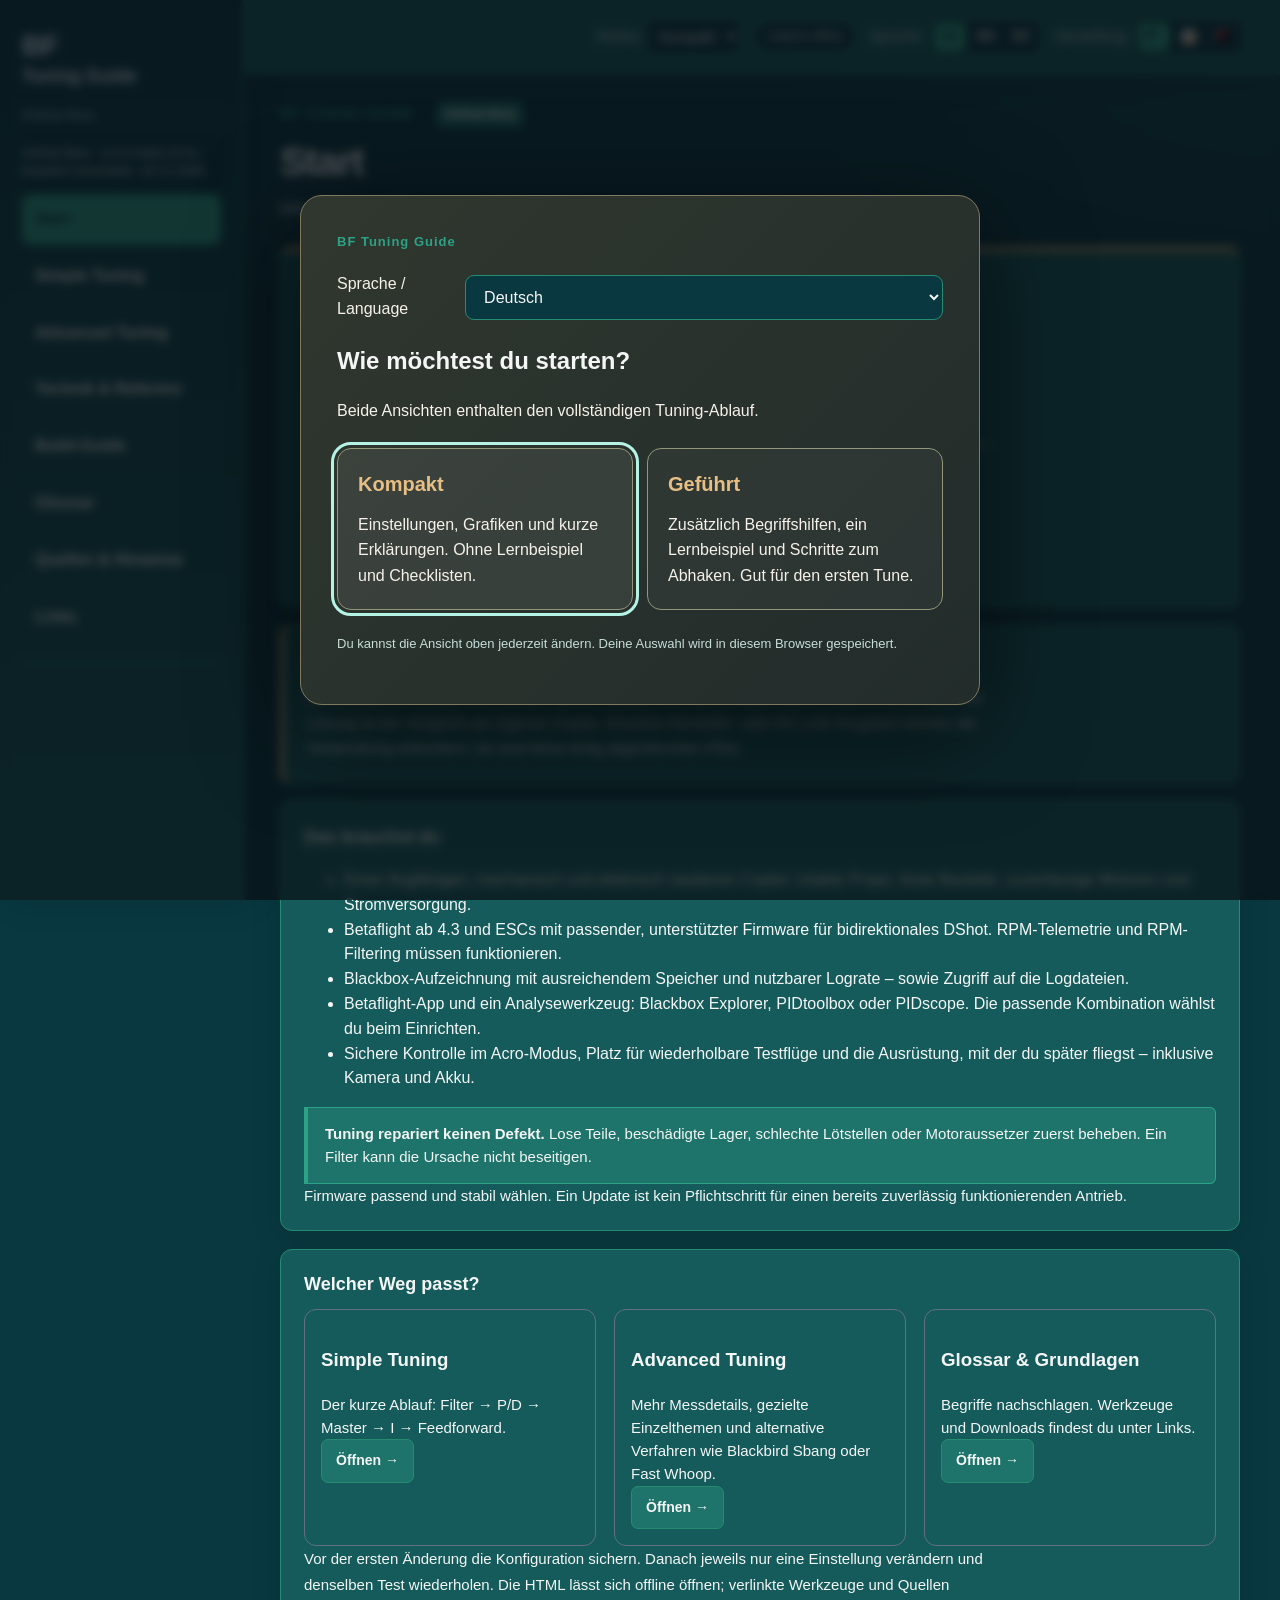
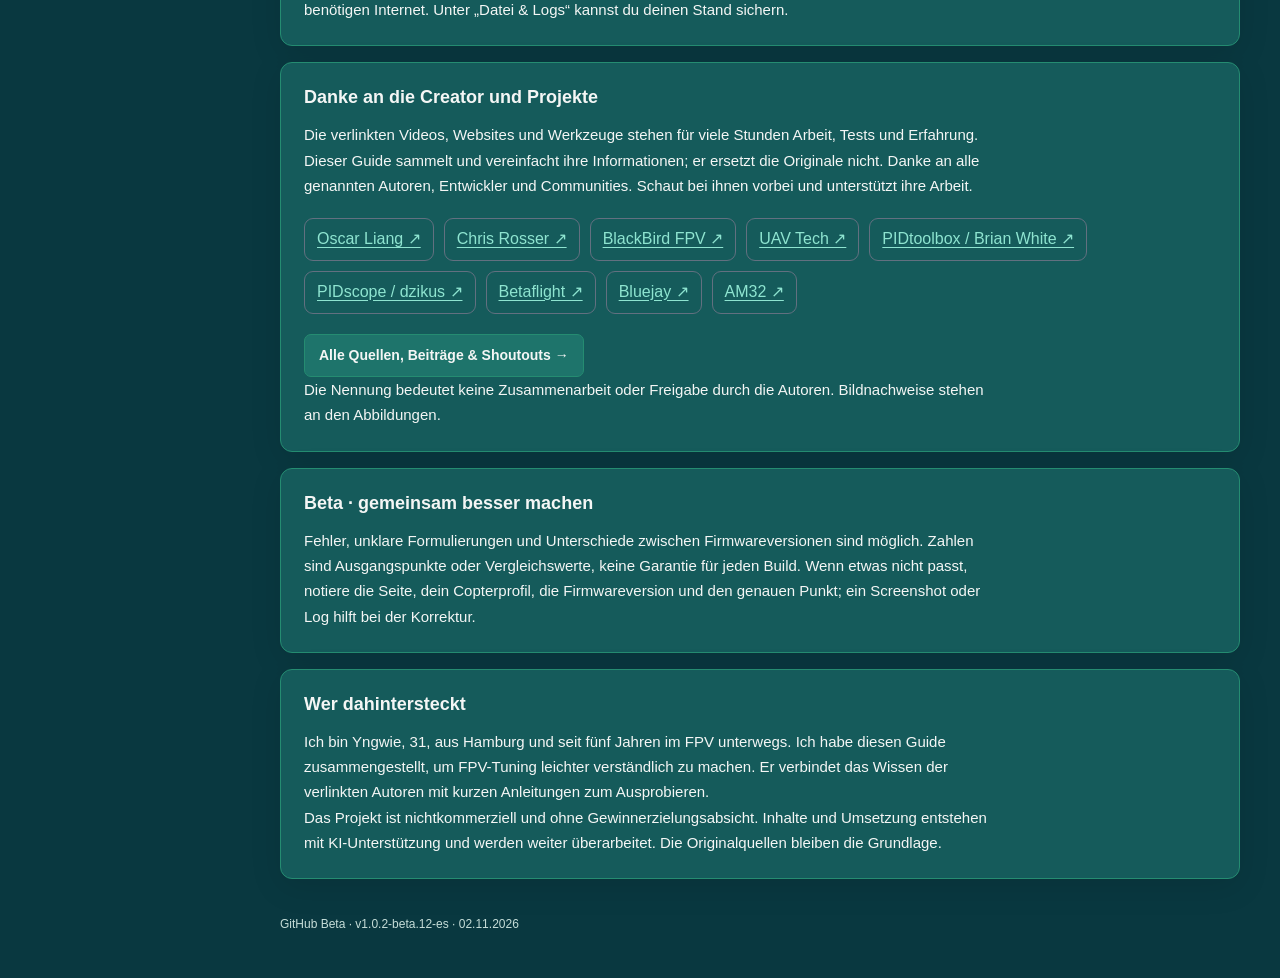
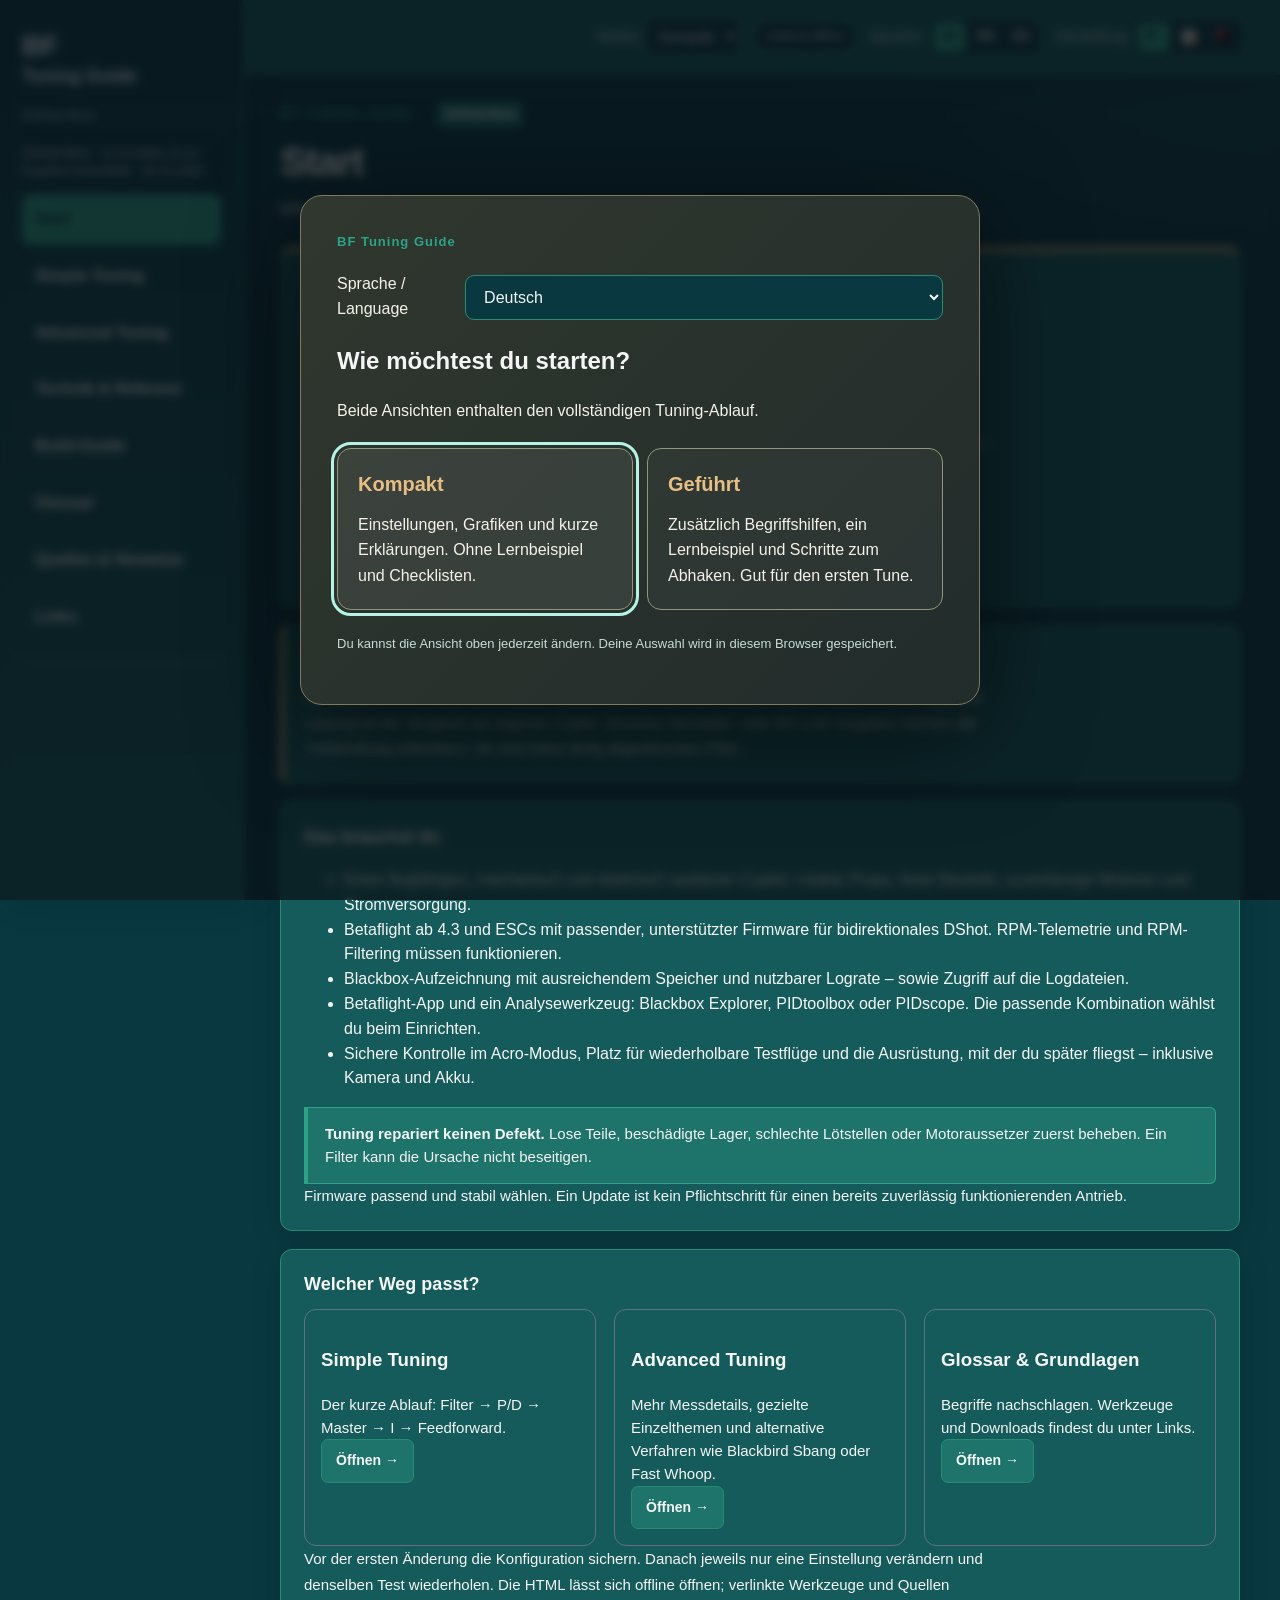
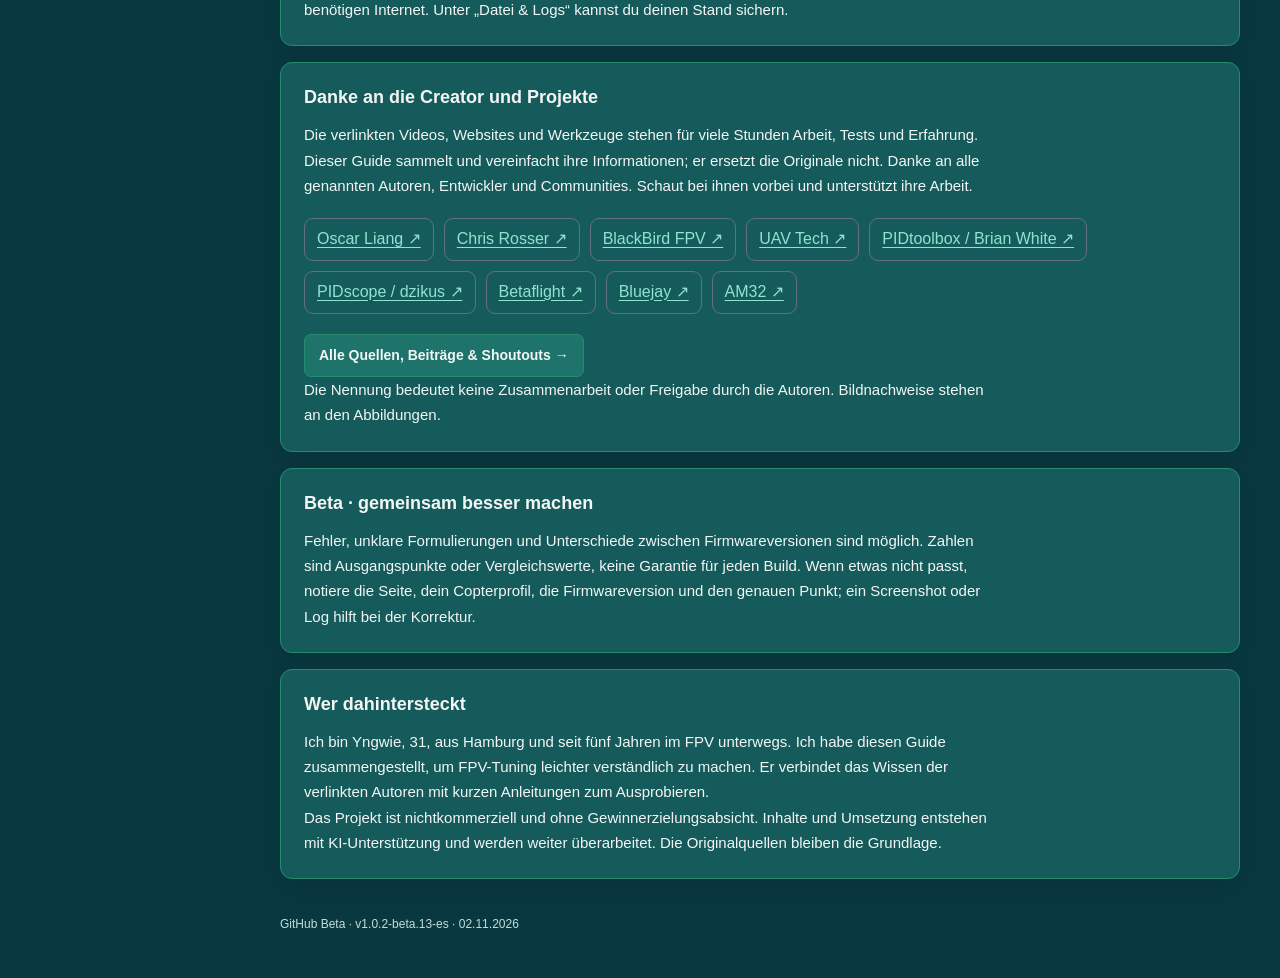
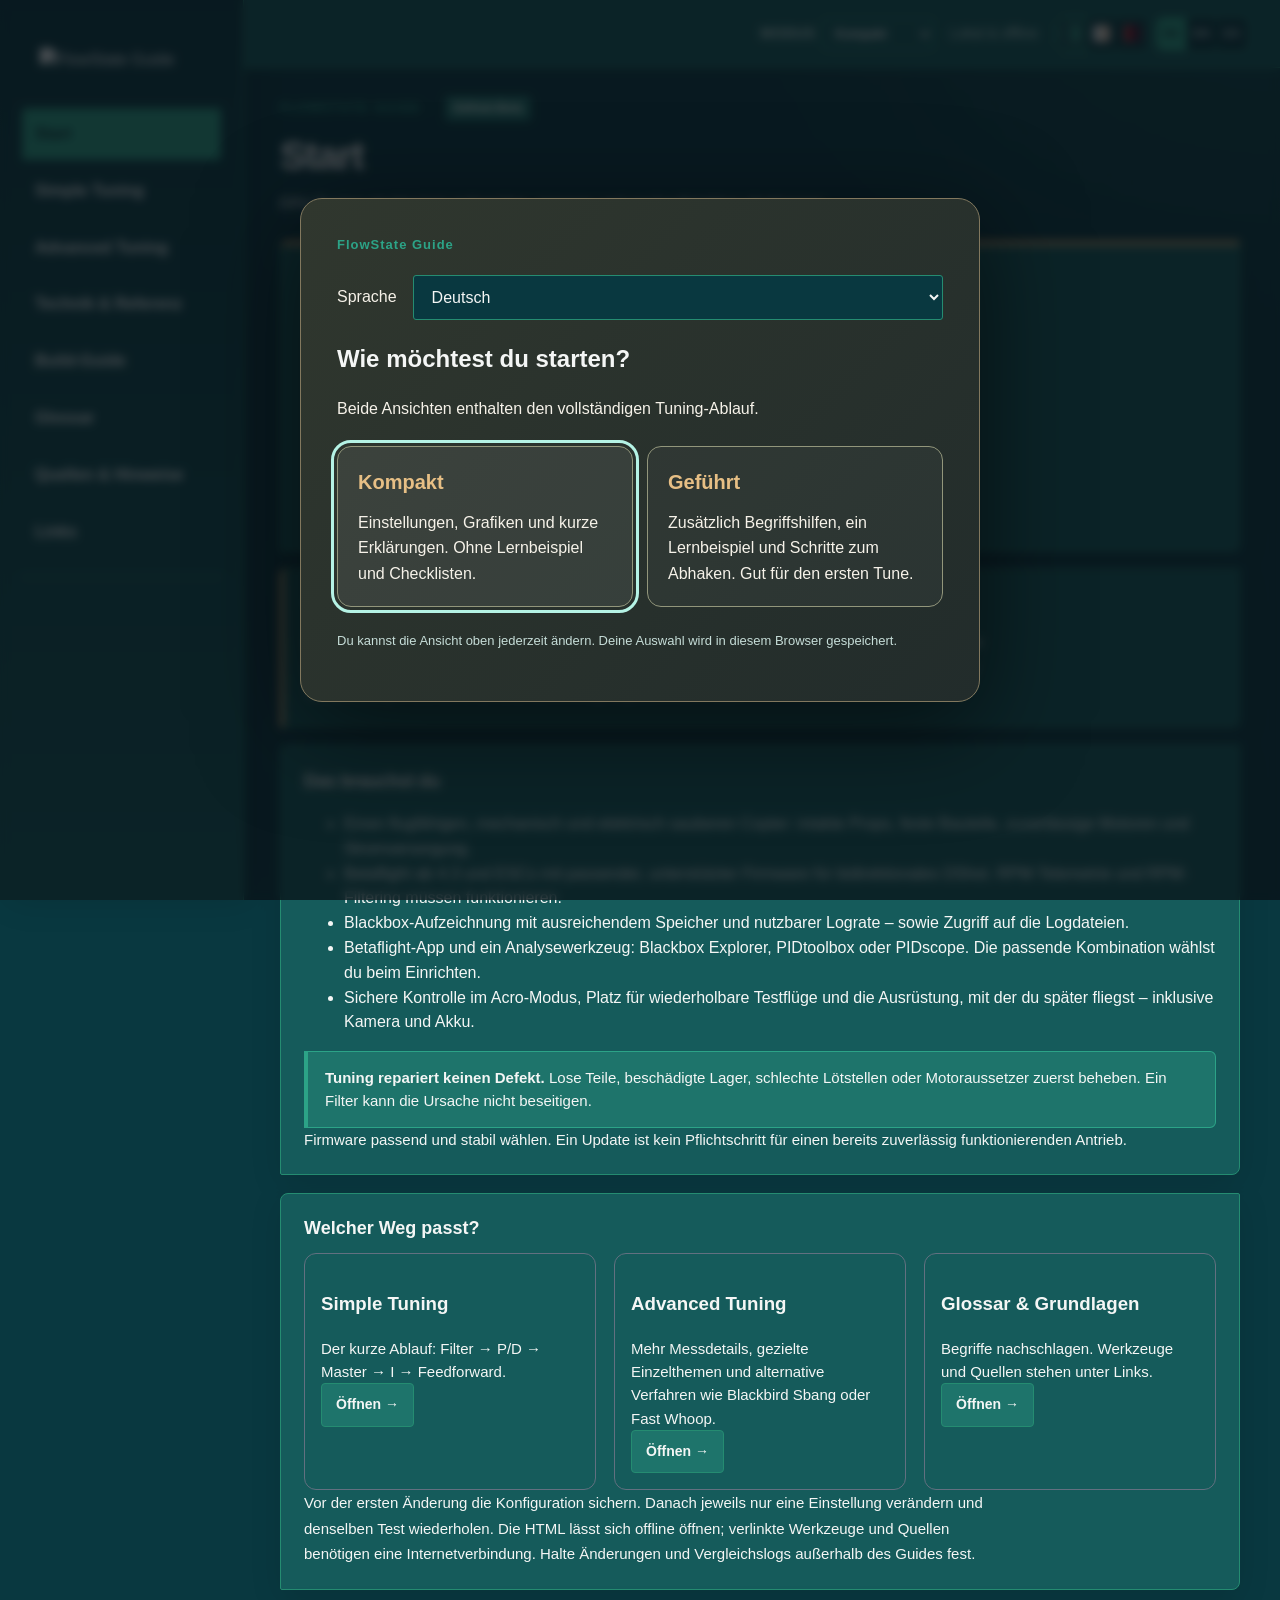
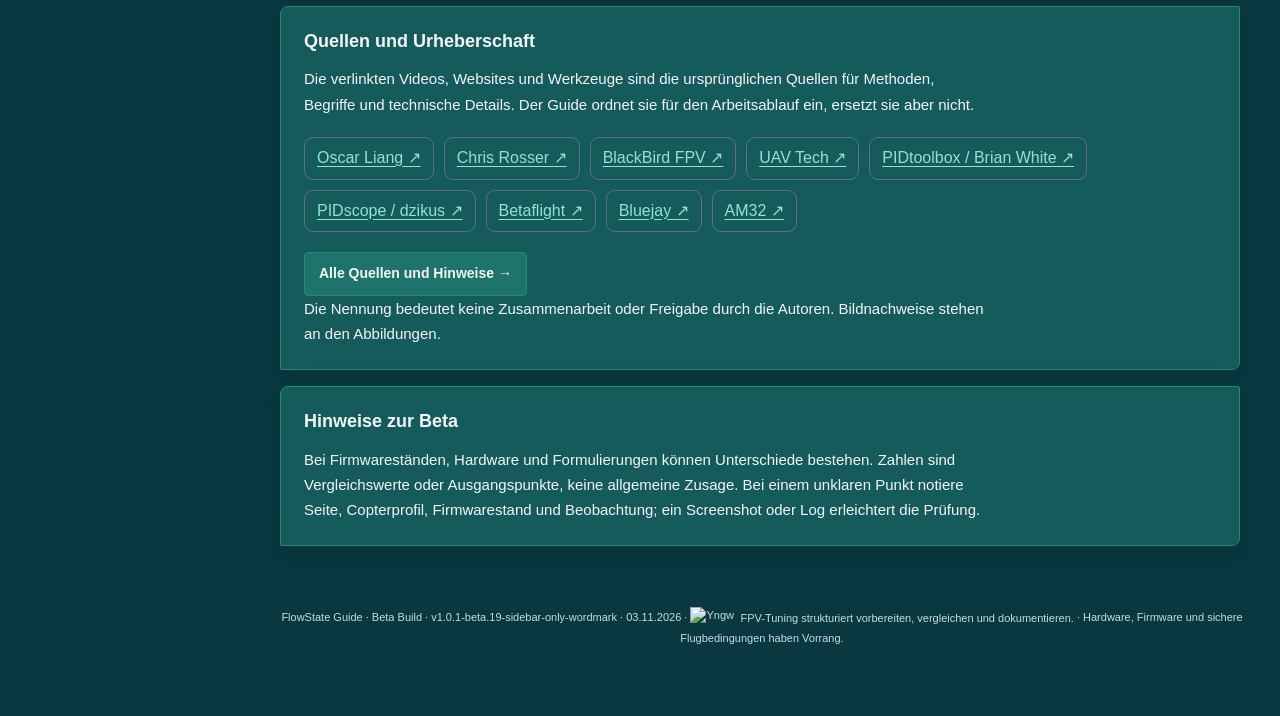
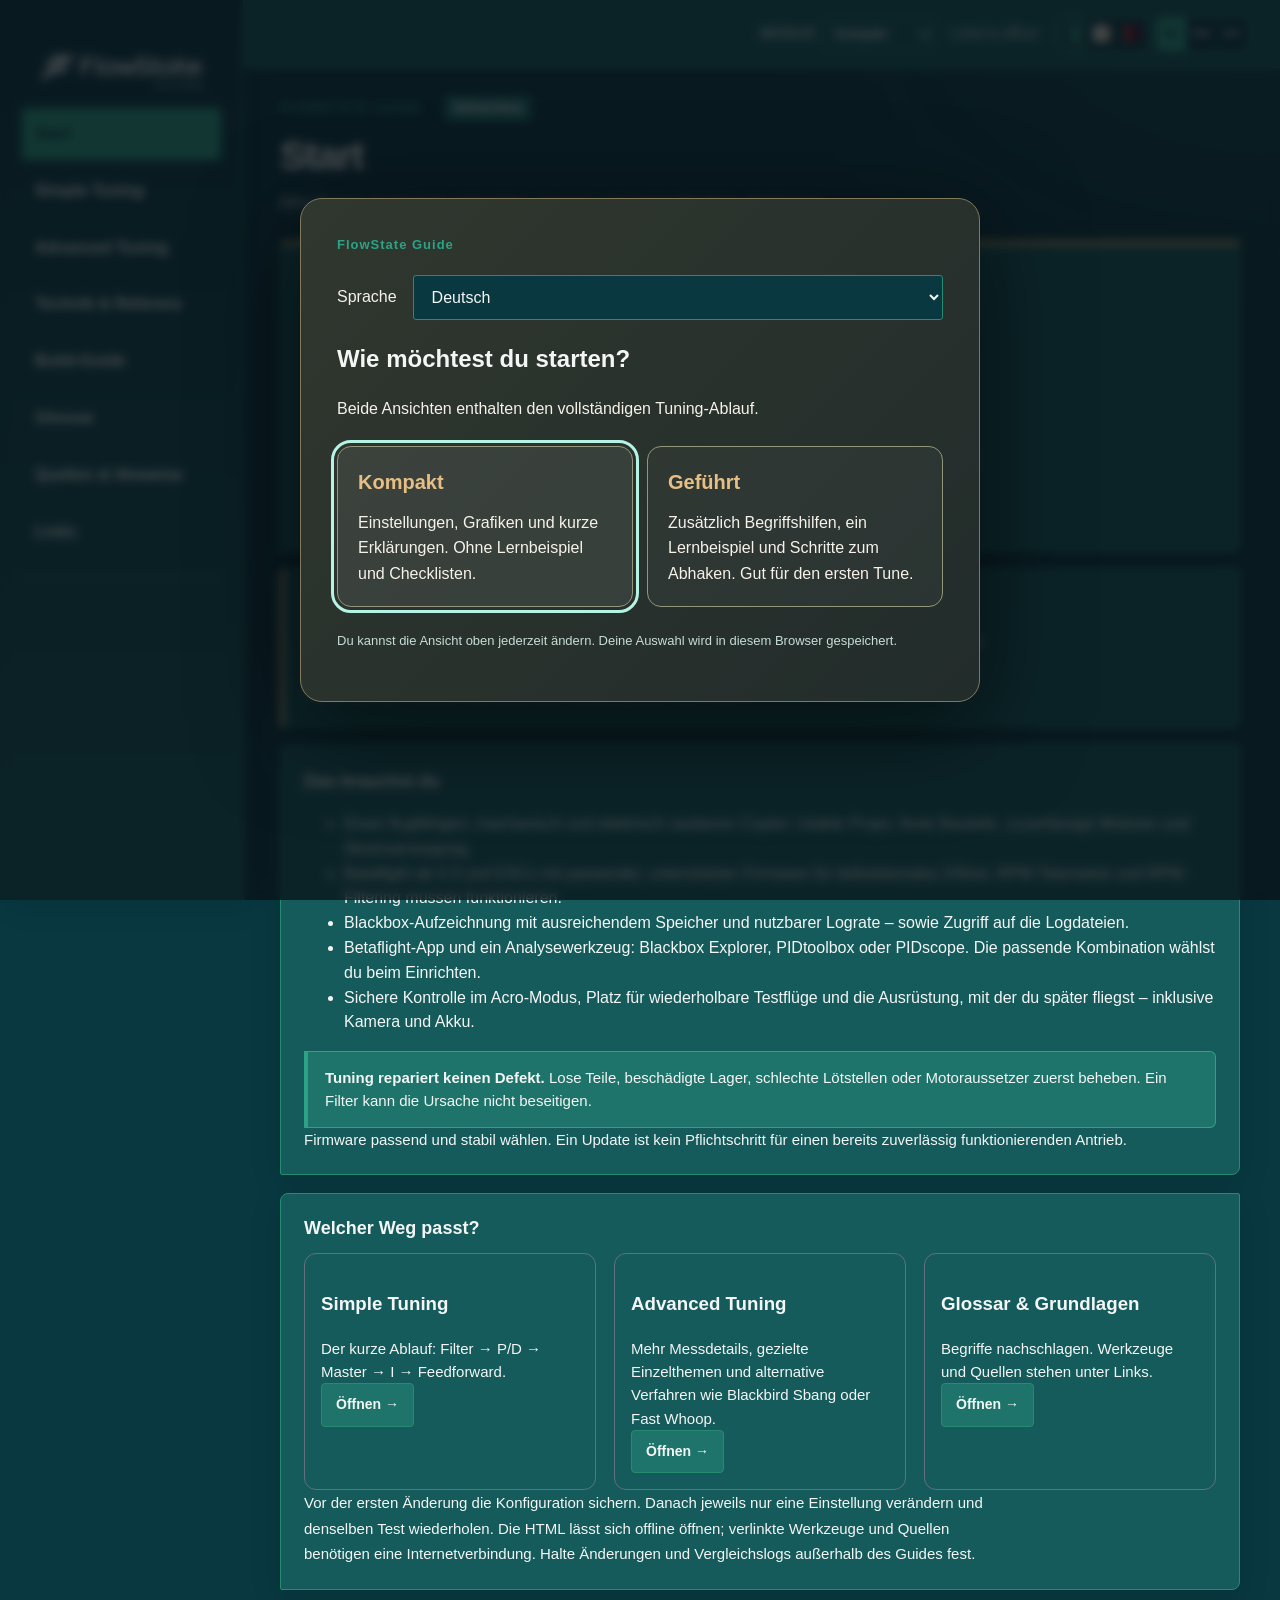
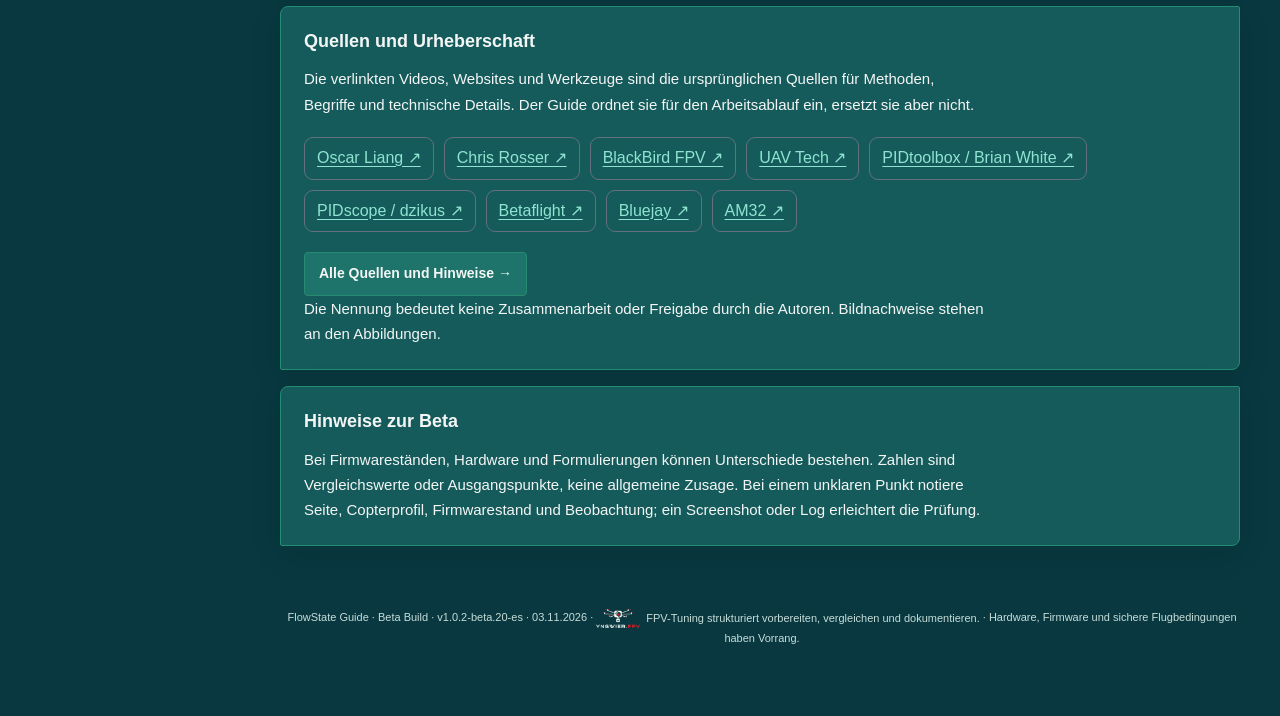
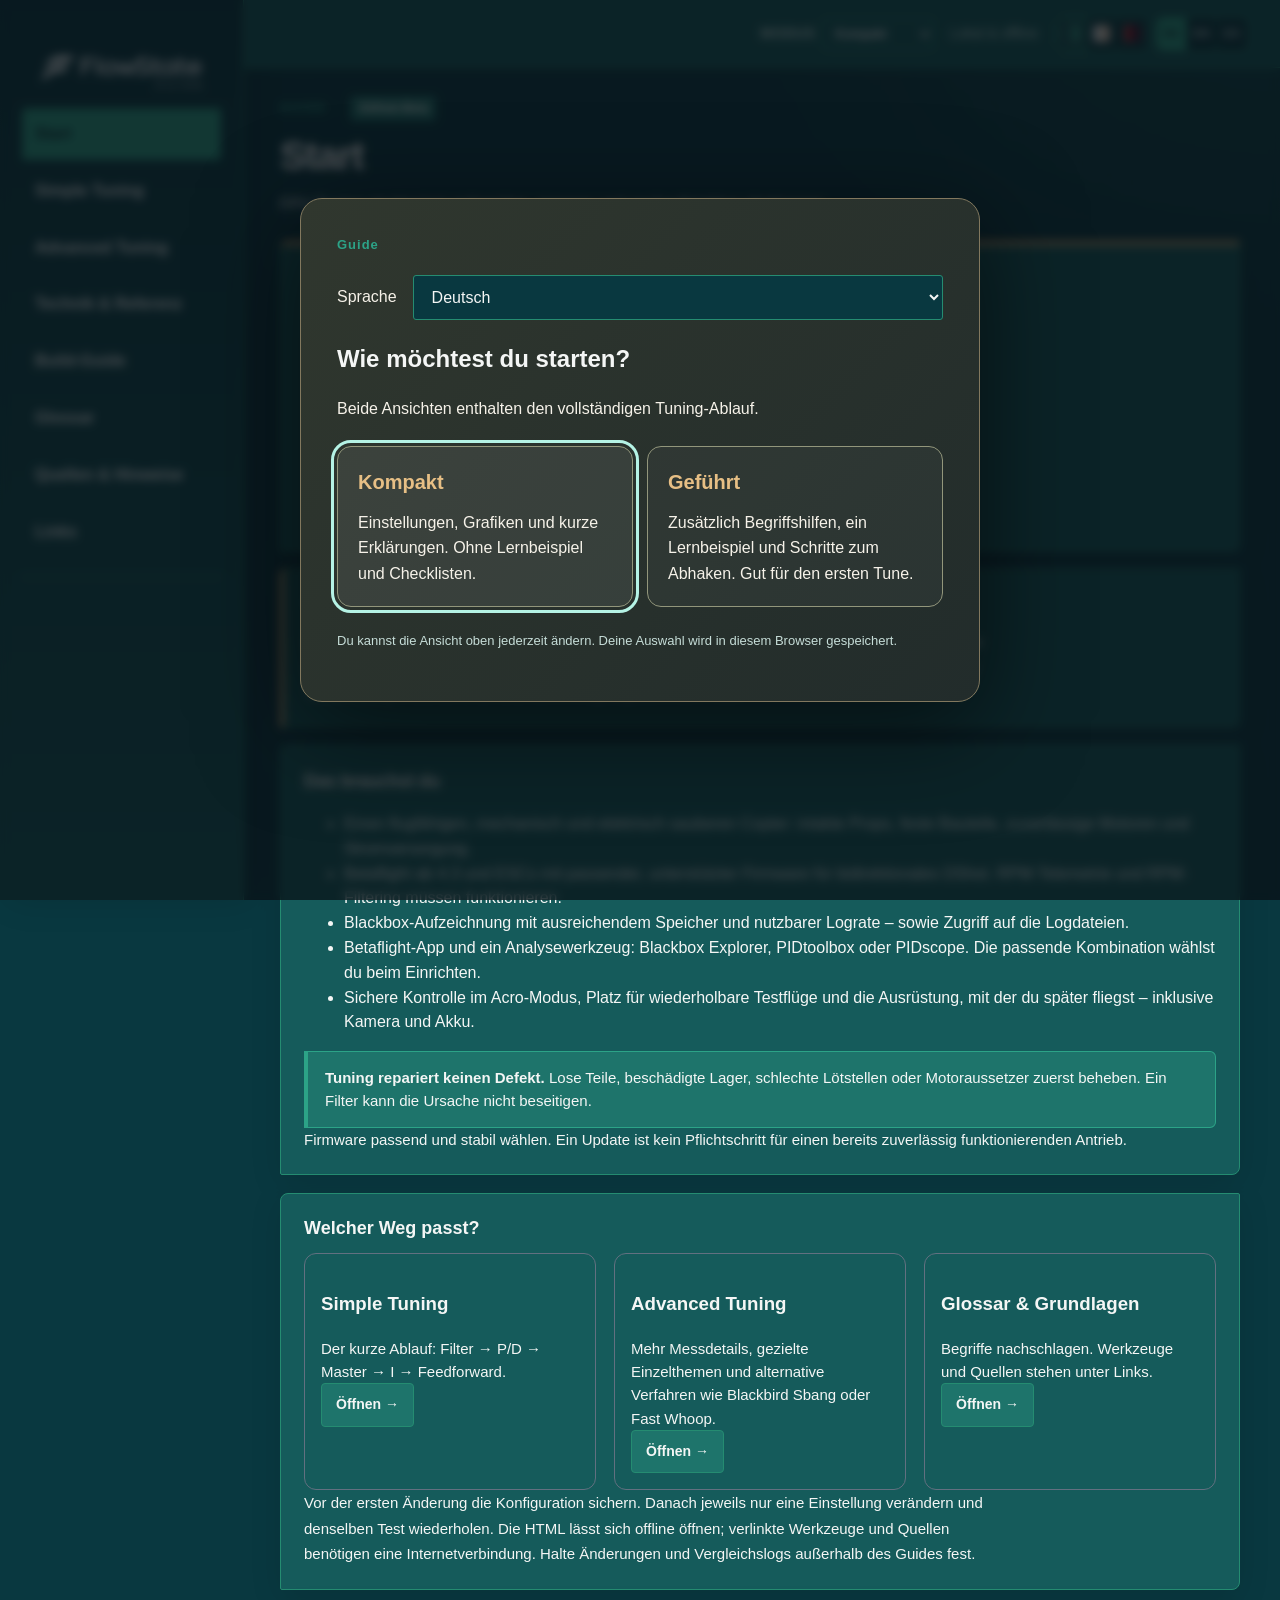
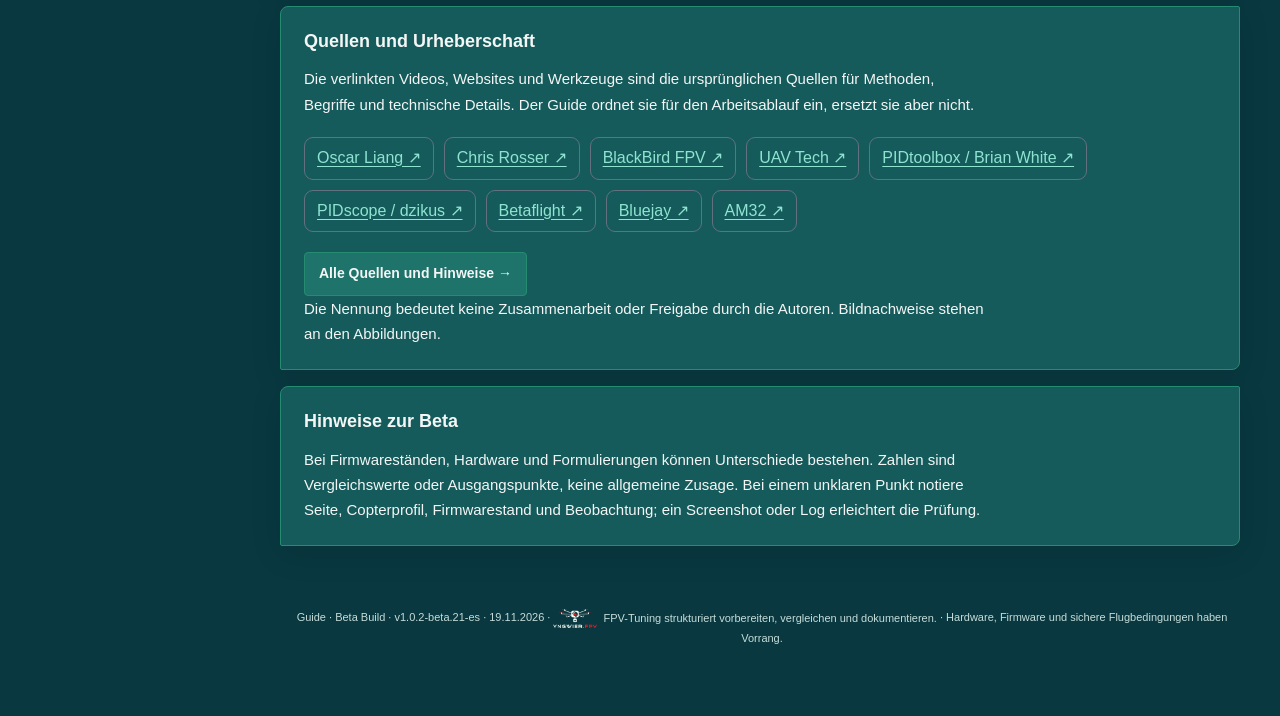
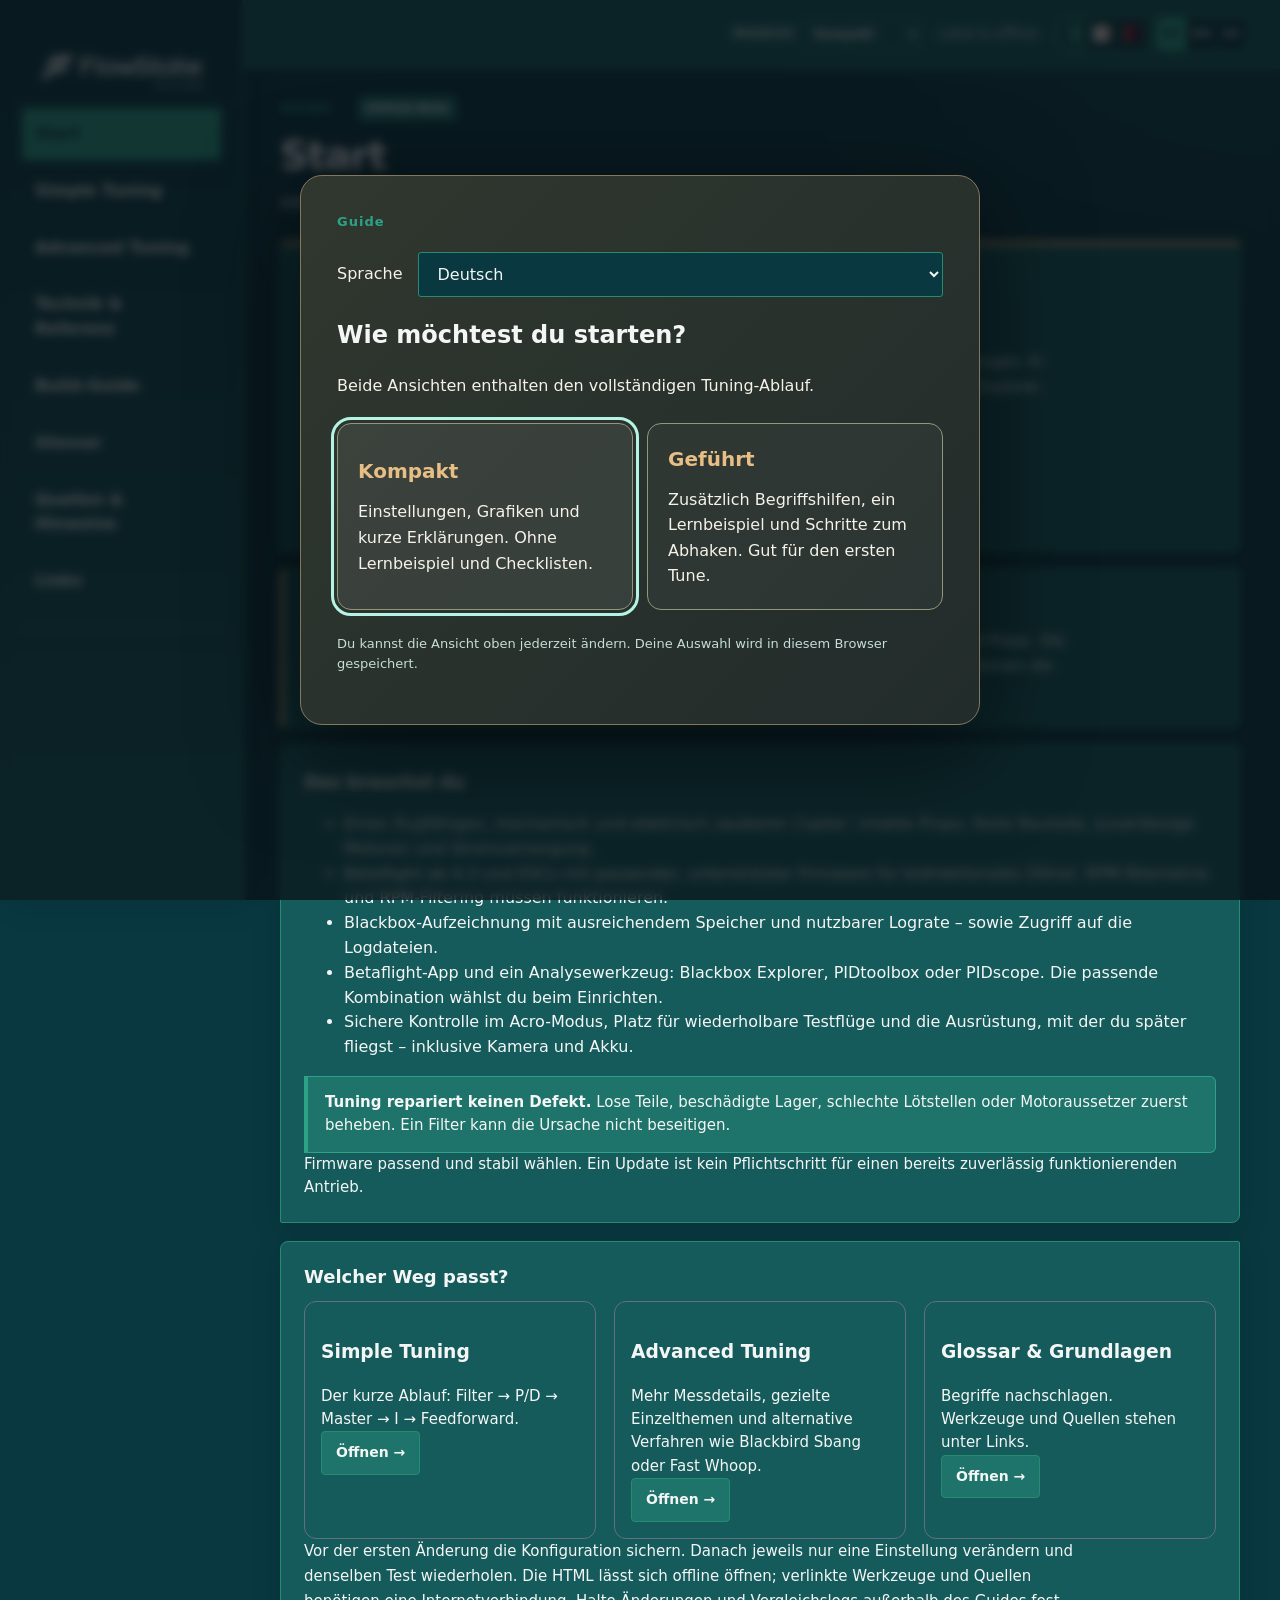
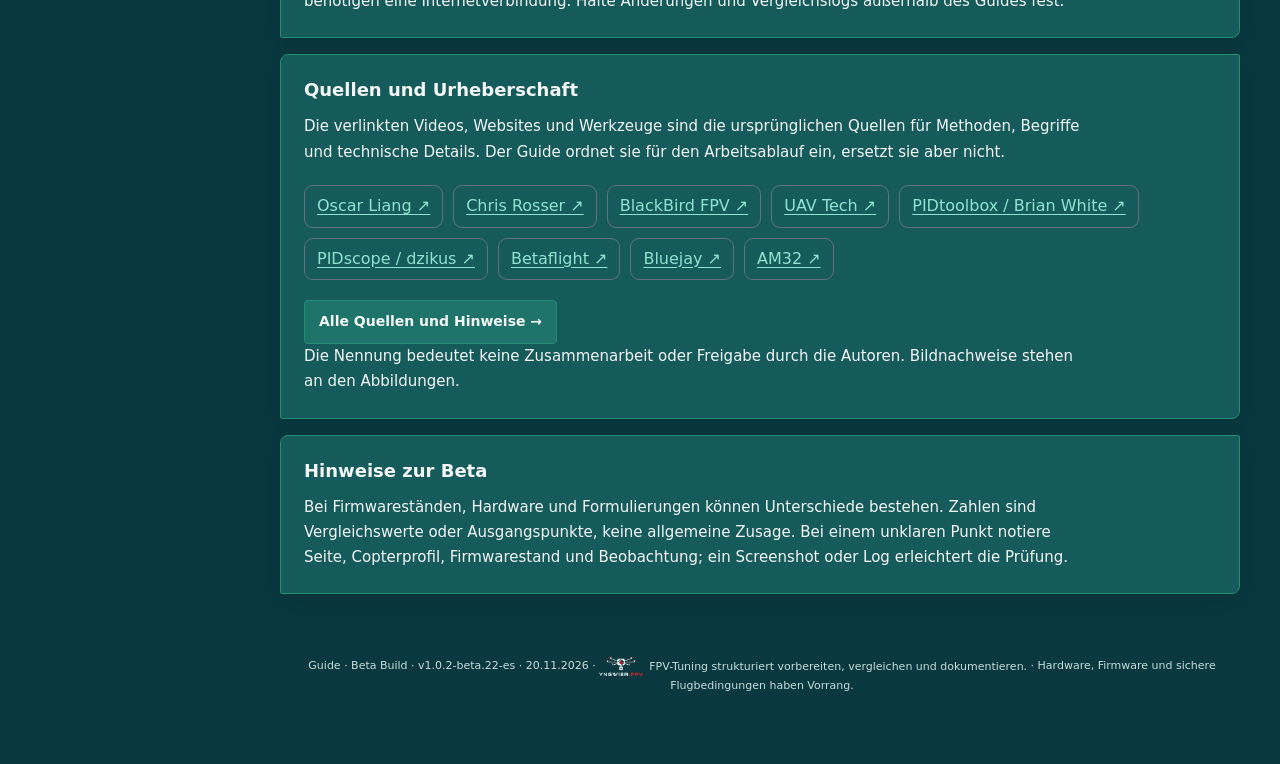
